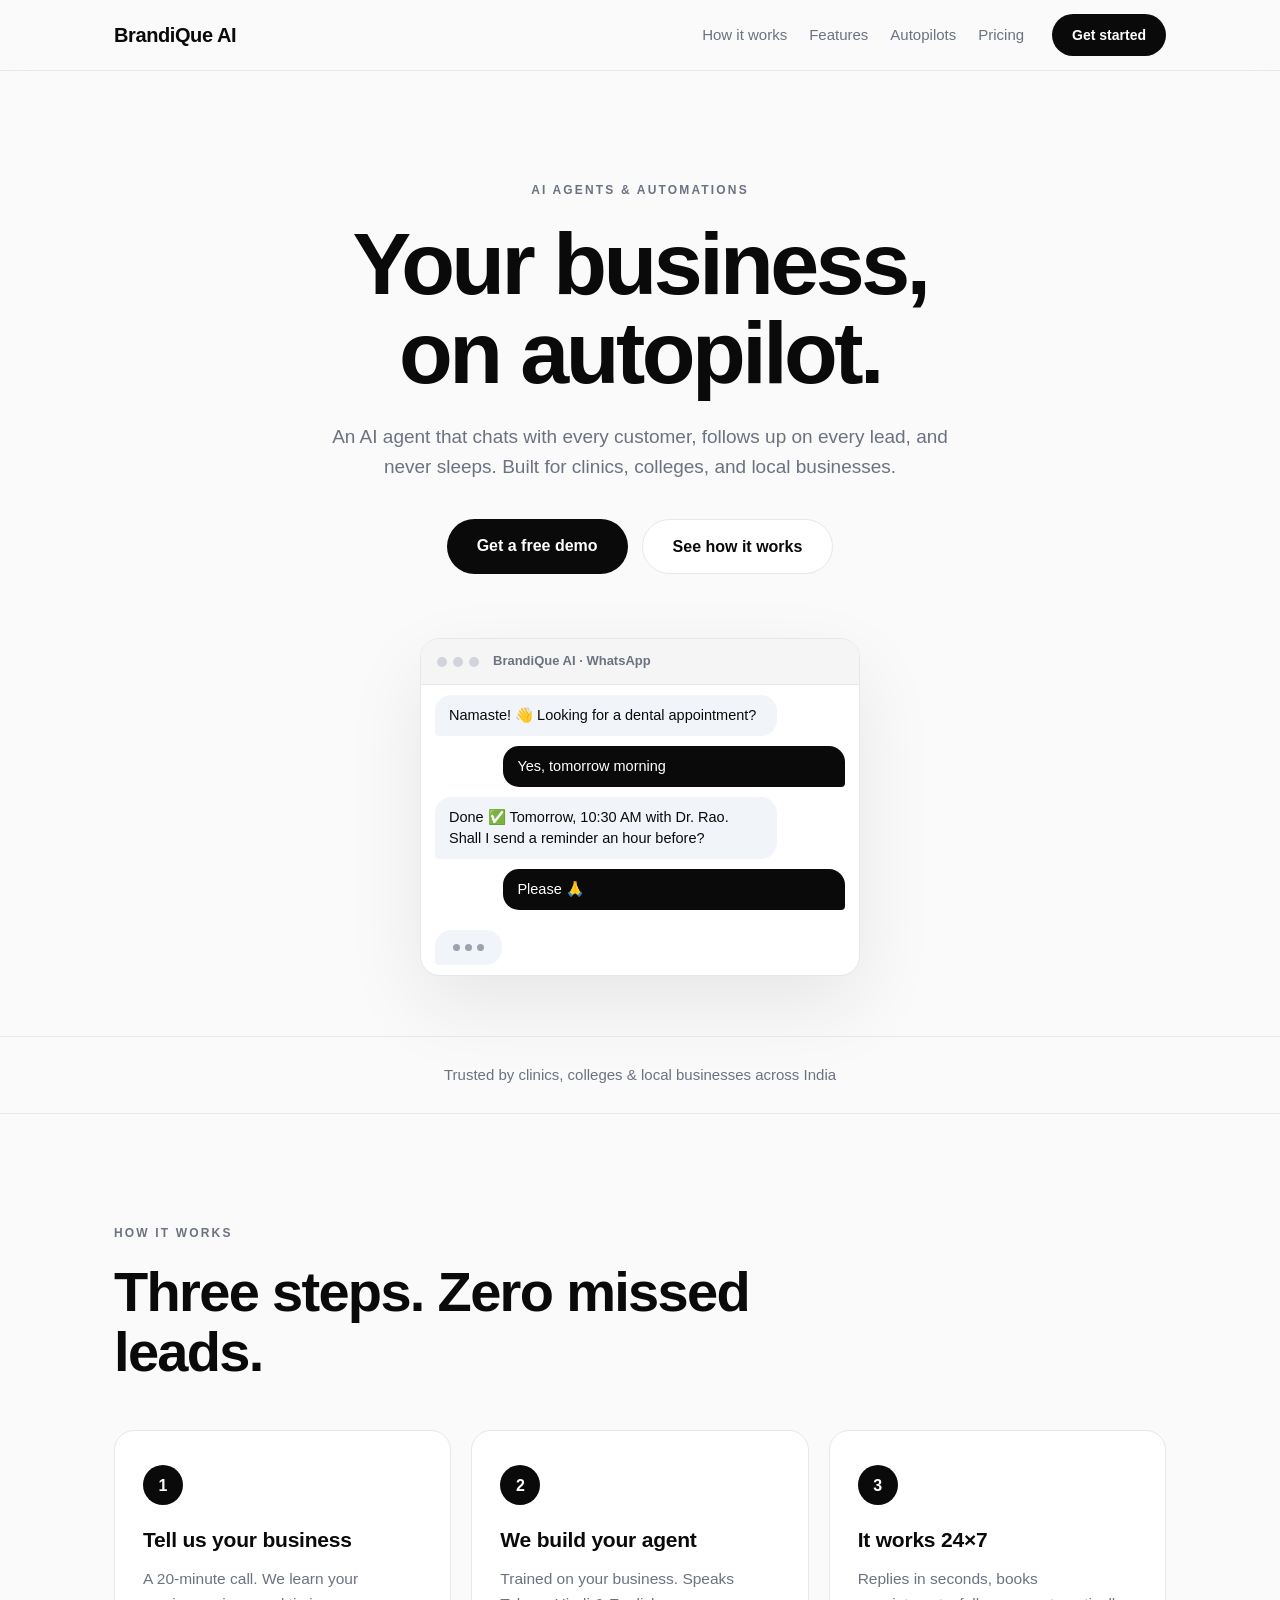
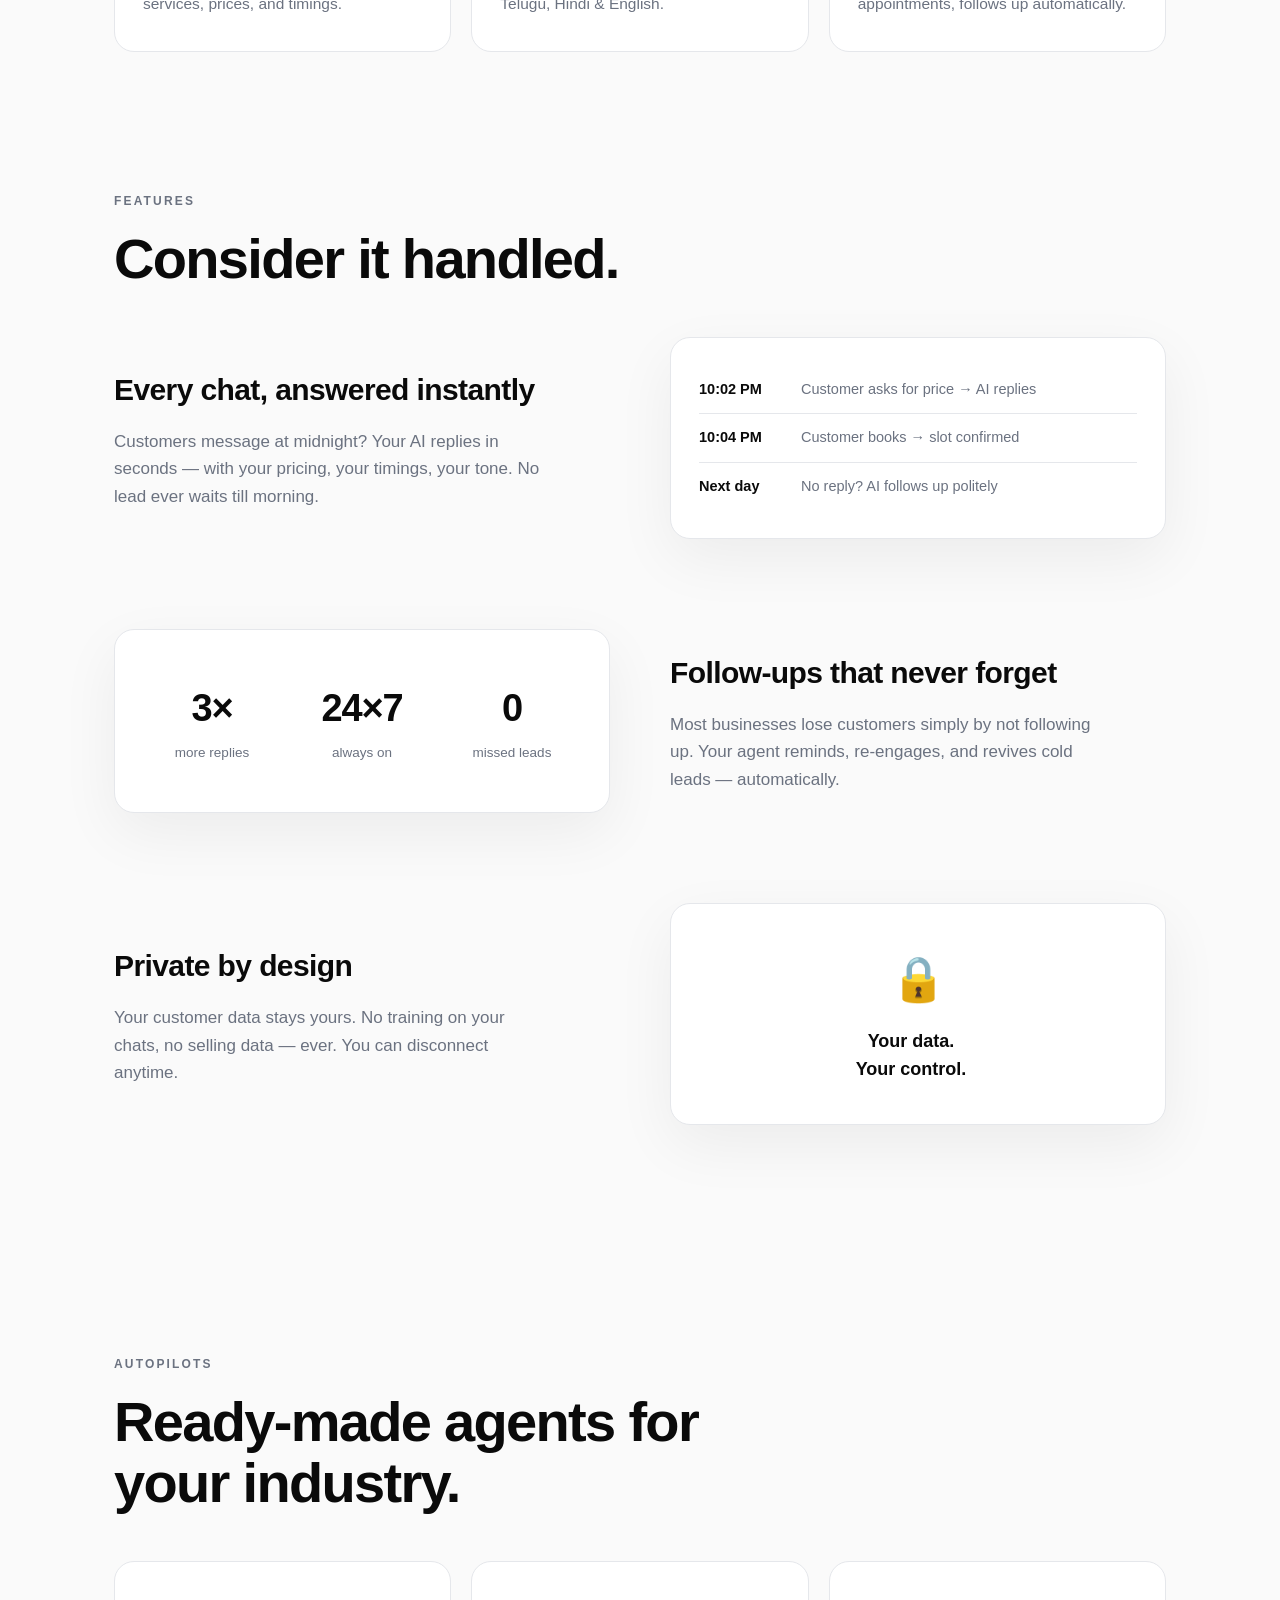
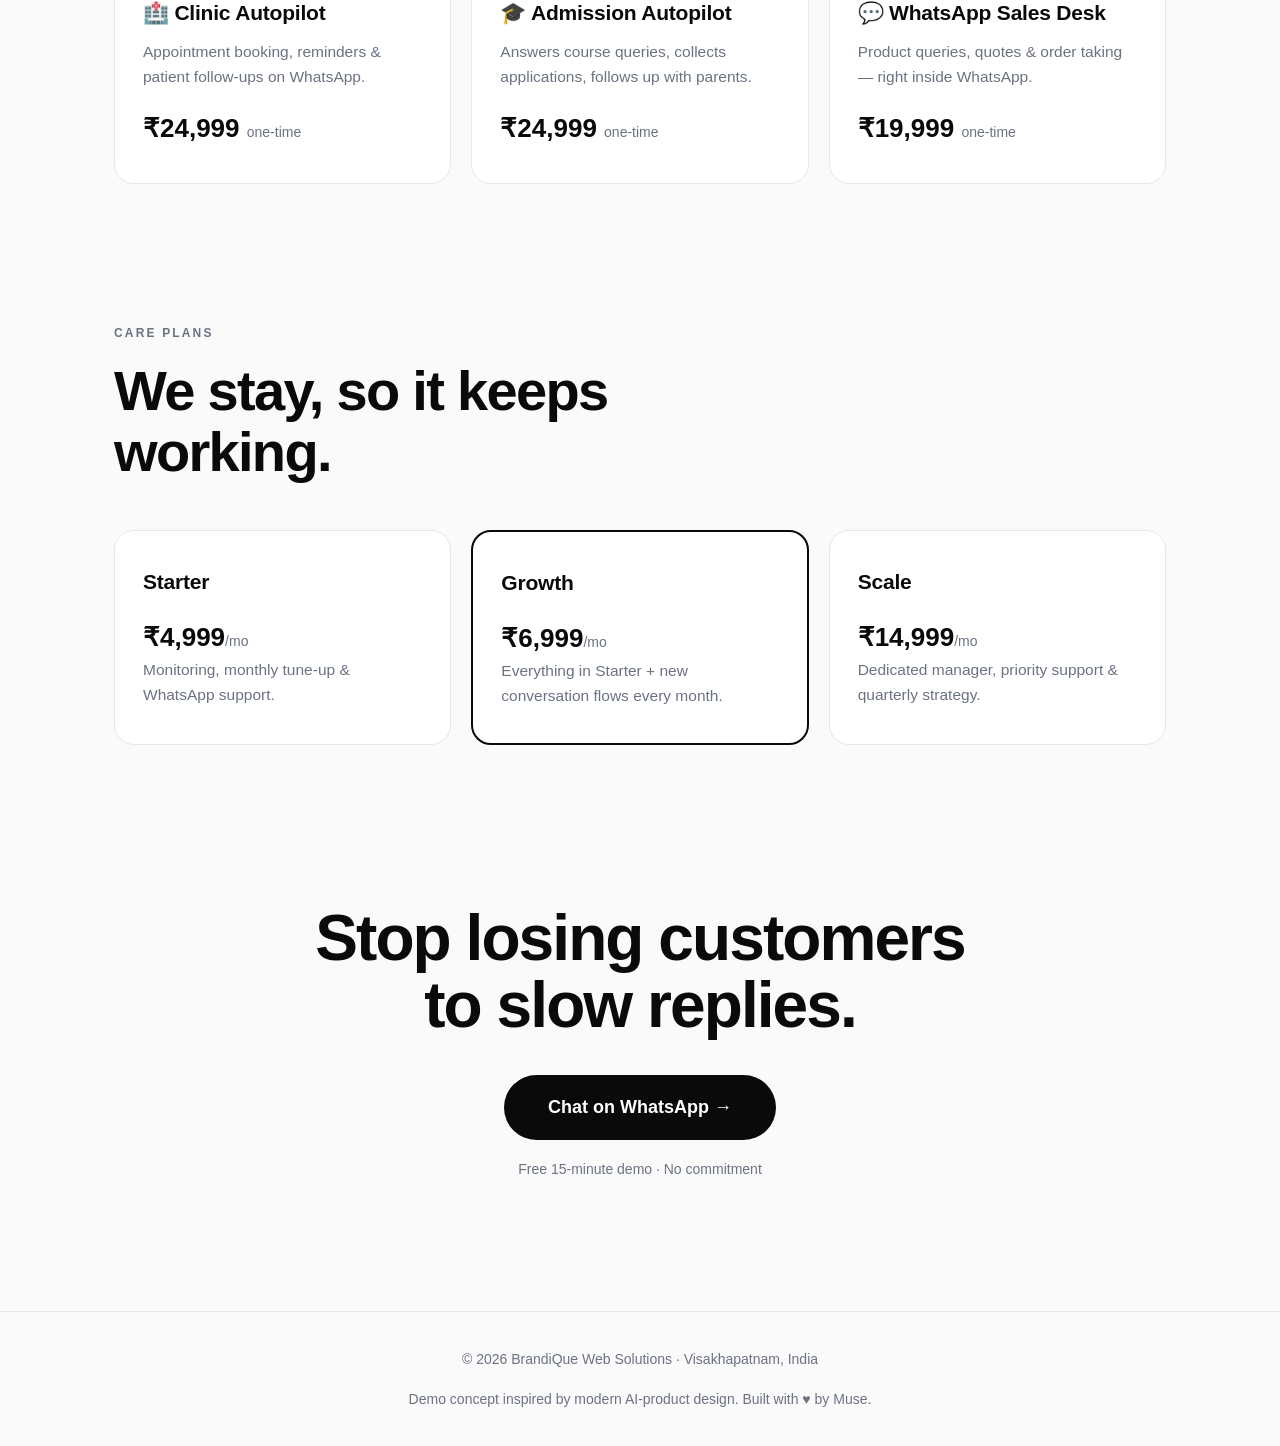
==== index.html @ 2a2abdfd "Hark-style premium AI landing page demo for BrandiQue AI Agents" ====
<!DOCTYPE html>
<html lang="en">
<head>
<meta charset="UTF-8" />
<meta name="viewport" content="width=device-width, initial-scale=1.0" />
<title>BrandiQue AI — Your business, on autopilot</title>
<meta name="description" content="AI agents that chat with your customers, follow up on every lead, and keep your business running — even while you sleep. By BrandiQue Web Solutions." />
<link rel="stylesheet" href="styles.css" />
</head>
<body>

<header class="nav">
  <div class="nav-inner">
    <a class="logo" href="#">BrandiQue&nbsp;AI</a>
    <nav class="nav-links">
      <a href="#how">How it works</a>
      <a href="#features">Features</a>
      <a href="#autopilots">Autopilots</a>
      <a href="#pricing">Pricing</a>
    </nav>
    <a class="btn btn-dark btn-sm" href="https://wa.me/917093320572?text=Hi%20BrandiQue!%20I%20want%20an%20AI%20agent%20for%20my%20business.">Get started</a>
    <button class="menu-btn" aria-label="Menu">☰</button>
  </div>
</header>

<main>
  <!-- HERO -->
  <section class="hero reveal">
    <p class="eyebrow">AI Agents &amp; Automations</p>
    <h1>Your business,<br />on autopilot.</h1>
    <p class="lede">An AI agent that chats with every customer, follows up on every lead, and never sleeps. Built for clinics, colleges, and local businesses.</p>
    <div class="hero-cta">
      <a class="btn btn-dark" href="https://wa.me/917093320572?text=Hi%20BrandiQue!%20I%20want%20a%20free%20AI%20demo%20for%20my%20business.">Get a free demo</a>
      <a class="btn btn-ghost" href="#how">See how it works</a>
    </div>
    <!-- Chat mock -->
    <div class="chat-mock">
      <div class="chat-head"><span class="dot"></span><span class="dot"></span><span class="dot"></span><span class="chat-title">BrandiQue AI · WhatsApp</span></div>
      <div class="msg bot">Namaste! 👋 Looking for a dental appointment?</div>
      <div class="msg user">Yes, tomorrow morning</div>
      <div class="msg bot">Done ✅ Tomorrow, 10:30 AM with Dr. Rao. Shall I send a reminder an hour before?</div>
      <div class="msg user">Please 🙏</div>
      <div class="msg bot typing"><span></span><span></span><span></span></div>
    </div>
  </section>

  <!-- STRIP -->
  <section class="strip reveal">
    <p>Trusted by clinics, colleges &amp; local businesses across India</p>
  </section>

  <!-- HOW -->
  <section id="how" class="section reveal">
    <p class="eyebrow">How it works</p>
    <h2>Three steps. Zero missed leads.</h2>
    <div class="cards-3">
      <div class="card"><div class="num">1</div><h3>Tell us your business</h3><p>A 20-minute call. We learn your services, prices, and timings.</p></div>
      <div class="card"><div class="num">2</div><h3>We build your agent</h3><p>Trained on your business. Speaks Telugu, Hindi &amp; English.</p></div>
      <div class="card"><div class="num">3</div><h3>It works 24×7</h3><p>Replies in seconds, books appointments, follows up automatically.</p></div>
    </div>
  </section>

  <!-- FEATURES -->
  <section id="features" class="section reveal">
    <p class="eyebrow">Features</p>
    <h2>Consider it handled.</h2>
    <div class="feature">
      <div><h3>Every chat, answered instantly</h3><p>Customers message at midnight? Your AI replies in seconds — with your pricing, your timings, your tone. No lead ever waits till morning.</p></div>
      <div class="mock mock-timeline">
        <div class="tl-row"><span class="tl-time">10:02 PM</span><span class="tl-text">Customer asks for price → AI replies</span></div>
        <div class="tl-row"><span class="tl-time">10:04 PM</span><span class="tl-text">Customer books → slot confirmed</span></div>
        <div class="tl-row"><span class="tl-time">Next day</span><span class="tl-text">No reply? AI follows up politely</span></div>
      </div>
    </div>
    <div class="feature flip">
      <div><h3>Follow-ups that never forget</h3><p>Most businesses lose customers simply by not following up. Your agent reminds, re-engages, and revives cold leads — automatically.</p></div>
      <div class="mock mock-stats">
        <div class="stat"><strong>3×</strong><span>more replies</span></div>
        <div class="stat"><strong>24×7</strong><span>always on</span></div>
        <div class="stat"><strong>0</strong><span>missed leads</span></div>
      </div>
    </div>
    <div class="feature">
      <div><h3>Private by design</h3><p>Your customer data stays yours. No training on your chats, no selling data — ever. You can disconnect anytime.</p></div>
      <div class="mock mock-lock">🔒<p>Your data.<br />Your control.</p></div>
    </div>
  </section>

  <!-- AUTOPILOTS -->
  <section id="autopilots" class="section reveal">
    <p class="eyebrow">Autopilots</p>
    <h2>Ready-made agents for your industry.</h2>
    <div class="cards-3">
      <div class="card"><h3>🏥 Clinic Autopilot</h3><p>Appointment booking, reminders &amp; patient follow-ups on WhatsApp.</p><p class="price">₹24,999 <span>one-time</span></p></div>
      <div class="card"><h3>🎓 Admission Autopilot</h3><p>Answers course queries, collects applications, follows up with parents.</p><p class="price">₹24,999 <span>one-time</span></p></div>
      <div class="card"><h3>💬 WhatsApp Sales Desk</h3><p>Product queries, quotes &amp; order taking — right inside WhatsApp.</p><p class="price">₹19,999 <span>one-time</span></p></div>
    </div>
  </section>

  <!-- PRICING -->
  <section id="pricing" class="section reveal">
    <p class="eyebrow">Care plans</p>
    <h2>We stay, so it keeps working.</h2>
    <div class="cards-3">
      <div class="card"><h3>Starter</h3><p class="price">₹4,999<span>/mo</span></p><p>Monitoring, monthly tune-up &amp; WhatsApp support.</p></div>
      <div class="card highlight"><h3>Growth</h3><p class="price">₹6,999<span>/mo</span></p><p>Everything in Starter + new conversation flows every month.</p></div>
      <div class="card"><h3>Scale</h3><p class="price">₹14,999<span>/mo</span></p><p>Dedicated manager, priority support &amp; quarterly strategy.</p></div>
    </div>
  </section>

  <!-- FINAL CTA -->
  <section class="cta reveal">
    <h2>Stop losing customers<br />to slow replies.</h2>
    <a class="btn btn-dark btn-lg" href="https://wa.me/917093320572?text=Hi%20BrandiQue!%20I%20want%20a%20free%20AI%20demo%20for%20my%20business.">Chat on WhatsApp →</a>
    <p class="fine">Free 15-minute demo · No commitment</p>
  </section>
</main>

<footer>
  <p>© 2026 BrandiQue Web Solutions · Visakhapatnam, India</p>
  <p class="fine">Demo concept inspired by modern AI-product design. Built with ♥ by Muse.</p>
</footer>

<script src="script.js"></script>
</body>
</html>
---- styles.css ----
/* Hark-inspired minimal premium aesthetic — light, huge type, generous whitespace */
:root {
  --bg: #fafafa;
  --ink: #0a0a0a;
  --muted: #6b7280;
  --line: #e5e7eb;
  --card: #ffffff;
  --radius: 20px;
}
* { margin: 0; padding: 0; box-sizing: border-box; }
html { scroll-behavior: smooth; }
body {
  font-family: -apple-system, BlinkMacSystemFont, "Inter", "Segoe UI", sans-serif;
  background: var(--bg);
  color: var(--ink);
  line-height: 1.6;
  -webkit-font-smoothing: antialiased;
}
/* reveal on scroll */
.reveal { opacity: 0; transform: translateY(28px); transition: opacity .7s ease, transform .7s cubic-bezier(.16,1,.3,1); }
.reveal.in { opacity: 1; transform: none; }
@media (prefers-reduced-motion: reduce) { .reveal { opacity: 1; transform: none; transition: none; } }

/* nav */
.nav { position: sticky; top: 0; z-index: 50; background: rgba(250,250,250,.85); backdrop-filter: blur(12px); border-bottom: 1px solid var(--line); }
.nav-inner { max-width: 1100px; margin: 0 auto; padding: 14px 24px; display: flex; align-items: center; gap: 28px; }
.logo { font-weight: 800; font-size: 20px; text-decoration: none; color: var(--ink); letter-spacing: -0.02em; }
.nav-links { display: flex; gap: 22px; margin-left: auto; }
.nav-links a { text-decoration: none; color: var(--muted); font-size: 15px; }
.nav-links a:hover { color: var(--ink); }
.menu-btn { display: none; margin-left: auto; background: none; border: none; font-size: 22px; cursor: pointer; }

/* buttons */
.btn { display: inline-block; text-decoration: none; border-radius: 999px; font-weight: 600; transition: transform .15s ease, box-shadow .15s ease; }
.btn-dark { background: var(--ink); color: #fff; padding: 14px 30px; }
.btn-dark:hover { transform: translateY(-2px); box-shadow: 0 12px 28px rgba(0,0,0,.18); }
.btn-ghost { border: 1px solid var(--line); color: var(--ink); padding: 14px 30px; background: #fff; }
.btn-ghost:hover { border-color: var(--ink); }
.btn-sm { padding: 10px 20px; font-size: 14px; }
.btn-lg { padding: 18px 44px; font-size: 18px; }

/* hero */
.hero { max-width: 1100px; margin: 0 auto; padding: 110px 24px 60px; text-align: center; }
.eyebrow { text-transform: uppercase; letter-spacing: .18em; font-size: 12px; font-weight: 700; color: var(--muted); margin-bottom: 18px; }
h1 { font-size: clamp(44px, 8vw, 88px); line-height: 1.02; letter-spacing: -0.04em; font-weight: 800; }
.lede { max-width: 620px; margin: 24px auto 0; font-size: 19px; color: var(--muted); }
.hero-cta { margin-top: 36px; display: flex; gap: 14px; justify-content: center; flex-wrap: wrap; }

/* chat mock */
.chat-mock { max-width: 440px; margin: 64px auto 0; background: var(--card); border: 1px solid var(--line); border-radius: var(--radius); box-shadow: 0 30px 80px rgba(0,0,0,.08); overflow: hidden; text-align: left; }
.chat-head { display: flex; align-items: center; gap: 6px; padding: 12px 16px; border-bottom: 1px solid var(--line); background: #f5f5f5; }
.dot { width: 10px; height: 10px; border-radius: 50%; background: #d1d5db; }
.chat-title { margin-left: 8px; font-size: 13px; font-weight: 600; color: var(--muted); }
.msg { max-width: 78%; margin: 10px 14px; padding: 10px 14px; border-radius: 16px; font-size: 14.5px; line-height: 1.45; }
.msg.bot { background: #f1f5f9; border-bottom-left-radius: 4px; }
.msg.user { background: var(--ink); color: #fff; margin-left: auto; border-bottom-right-radius: 4px; }
.msg.typing { display: inline-flex; gap: 5px; padding: 14px 18px; }
.msg.typing span { width: 7px; height: 7px; border-radius: 50%; background: #9ca3af; animation: blink 1.2s infinite; }
.msg.typing span:nth-child(2) { animation-delay: .2s; } .msg.typing span:nth-child(3) { animation-delay: .4s; }
@keyframes blink { 0%, 60%, 100% { opacity: .3; } 30% { opacity: 1; } }

/* strip */
.strip { border-top: 1px solid var(--line); border-bottom: 1px solid var(--line); text-align: center; padding: 26px 20px; color: var(--muted); font-size: 15px; }

/* sections */
.section { max-width: 1100px; margin: 0 auto; padding: 110px 24px 30px; }
.section h2 { font-size: clamp(32px, 5vw, 56px); letter-spacing: -0.03em; line-height: 1.08; font-weight: 800; margin-bottom: 48px; max-width: 640px; }
.cards-3 { display: grid; grid-template-columns: repeat(3, 1fr); gap: 20px; }
.card { background: var(--card); border: 1px solid var(--line); border-radius: var(--radius); padding: 34px 28px; transition: transform .2s ease, box-shadow .2s ease; }
.card:hover { transform: translateY(-4px); box-shadow: 0 20px 50px rgba(0,0,0,.07); }
.card .num { width: 40px; height: 40px; border-radius: 50%; background: var(--ink); color: #fff; display: flex; align-items: center; justify-content: center; font-weight: 700; margin-bottom: 18px; }
.card h3 { font-size: 21px; margin-bottom: 10px; letter-spacing: -0.01em; }
.card p { color: var(--muted); font-size: 15.5px; }
.card .price { margin-top: 18px; font-size: 26px; font-weight: 800; color: var(--ink); }
.card .price span { font-size: 14px; font-weight: 400; color: var(--muted); }
.card.highlight { border: 2px solid var(--ink); }

/* features */
.feature { display: grid; grid-template-columns: 1fr 1fr; gap: 60px; align-items: center; margin-bottom: 90px; }
.feature.flip > div:first-child { order: 2; }
.feature h3 { font-size: 30px; letter-spacing: -0.02em; margin-bottom: 14px; }
.feature p { color: var(--muted); font-size: 17px; max-width: 440px; }
.mock { background: var(--card); border: 1px solid var(--line); border-radius: var(--radius); padding: 28px; box-shadow: 0 20px 60px rgba(0,0,0,.06); }
.tl-row { display: flex; gap: 16px; padding: 12px 0; border-bottom: 1px solid var(--line); font-size: 14.5px; }
.tl-row:last-child { border: none; }
.tl-time { font-weight: 700; white-space: nowrap; min-width: 86px; }
.tl-text { color: var(--muted); }
.mock-stats { display: flex; gap: 12px; text-align: center; }
.stat { flex: 1; padding: 20px 8px; }
.stat strong { display: block; font-size: 38px; letter-spacing: -0.03em; }
.stat span { color: var(--muted); font-size: 13.5px; }
.mock-lock { text-align: center; font-size: 44px; padding: 40px 20px; }
.mock-lock p { font-size: 18px; color: var(--ink); margin-top: 12px; font-weight: 600; }

/* cta */
.cta { text-align: center; padding: 130px 24px; }
.cta h2 { font-size: clamp(36px, 6vw, 64px); letter-spacing: -0.03em; line-height: 1.05; margin-bottom: 36px; }
.fine { margin-top: 18px; color: var(--muted); font-size: 14px; }

footer { border-top: 1px solid var(--line); padding: 36px 24px; text-align: center; color: var(--muted); font-size: 14px; }

@media (max-width: 820px) {
  .nav-links, .nav .btn-sm { display: none; }
  .menu-btn { display: block; }
  .nav-links.open { display: flex; position: absolute; top: 100%; left: 0; right: 0; background: #fff; flex-direction: column; padding: 20px 24px; border-bottom: 1px solid var(--line); gap: 16px; }
  .cards-3 { grid-template-columns: 1fr; }
  .feature, .feature.flip { grid-template-columns: 1fr; gap: 28px; }
  .feature.flip > div:first-child { order: 0; }
  .hero { padding-top: 70px; }
  .section { padding-top: 70px; }
}
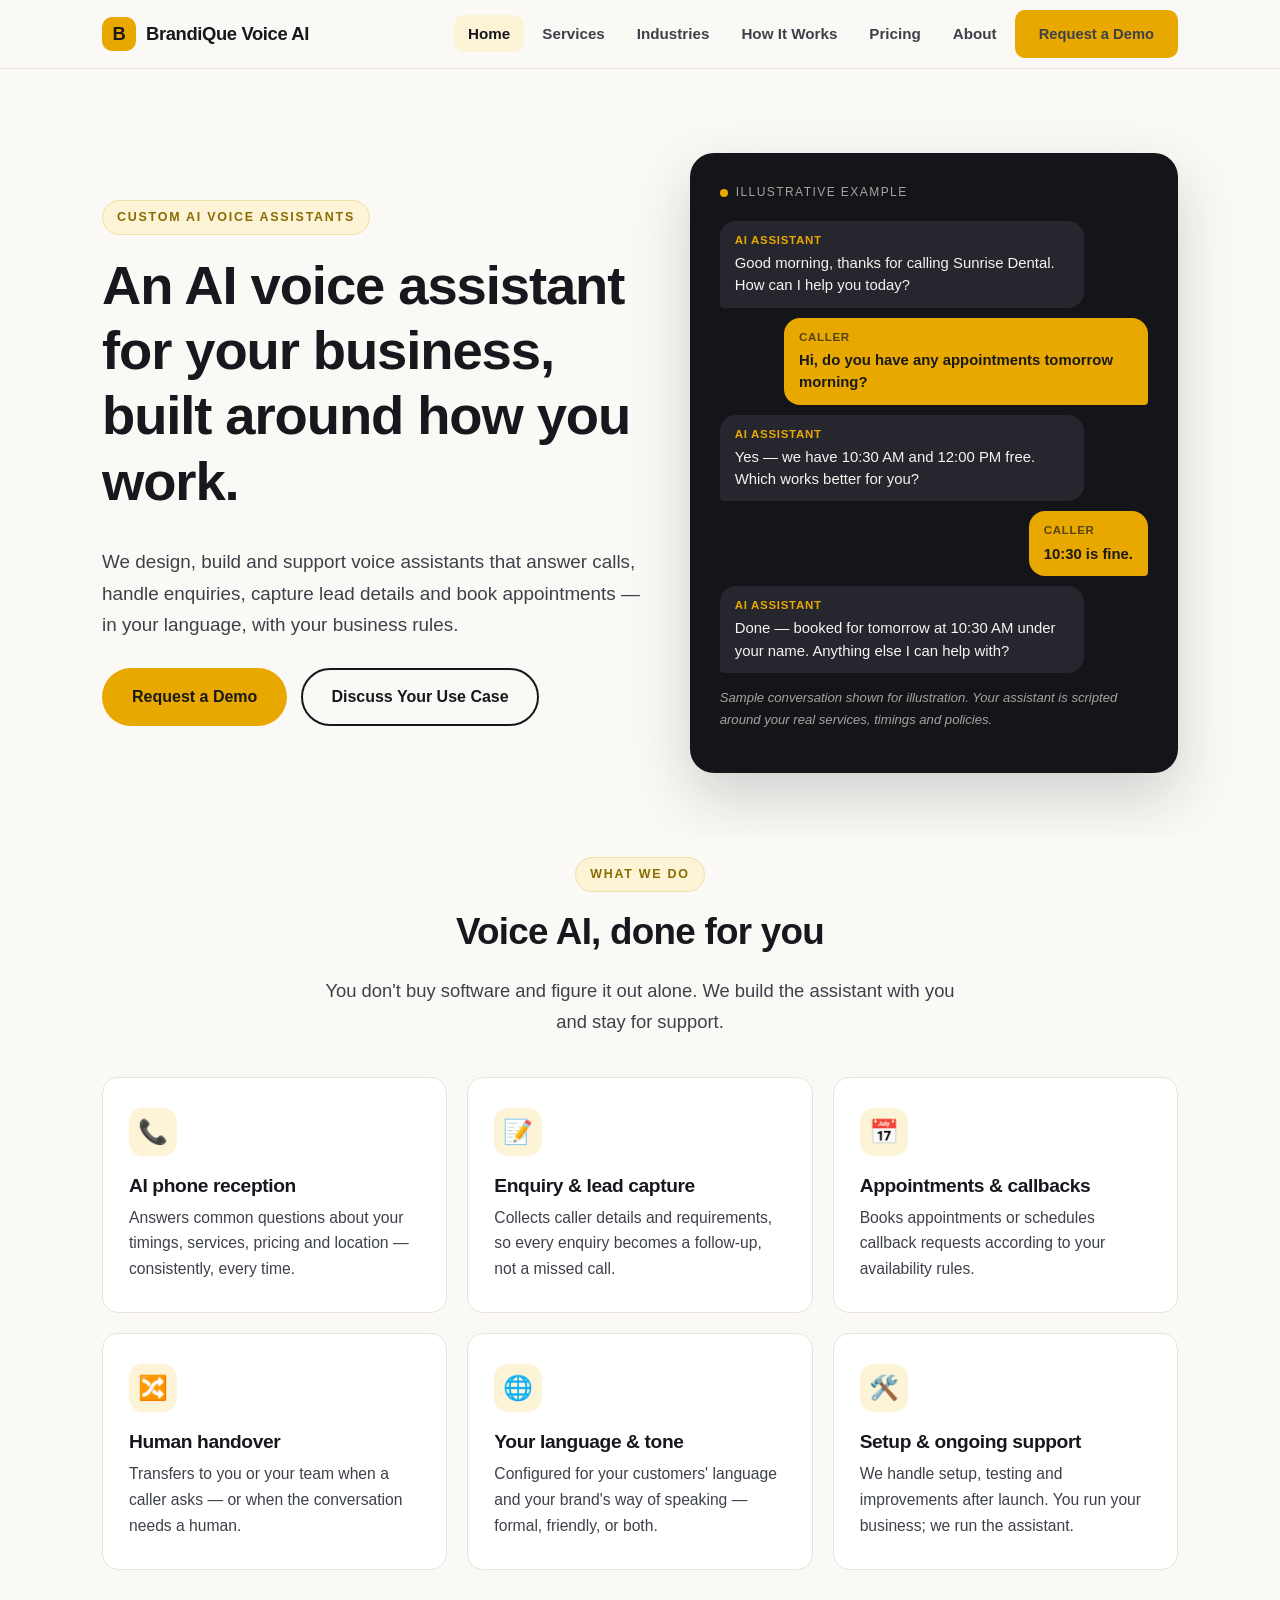
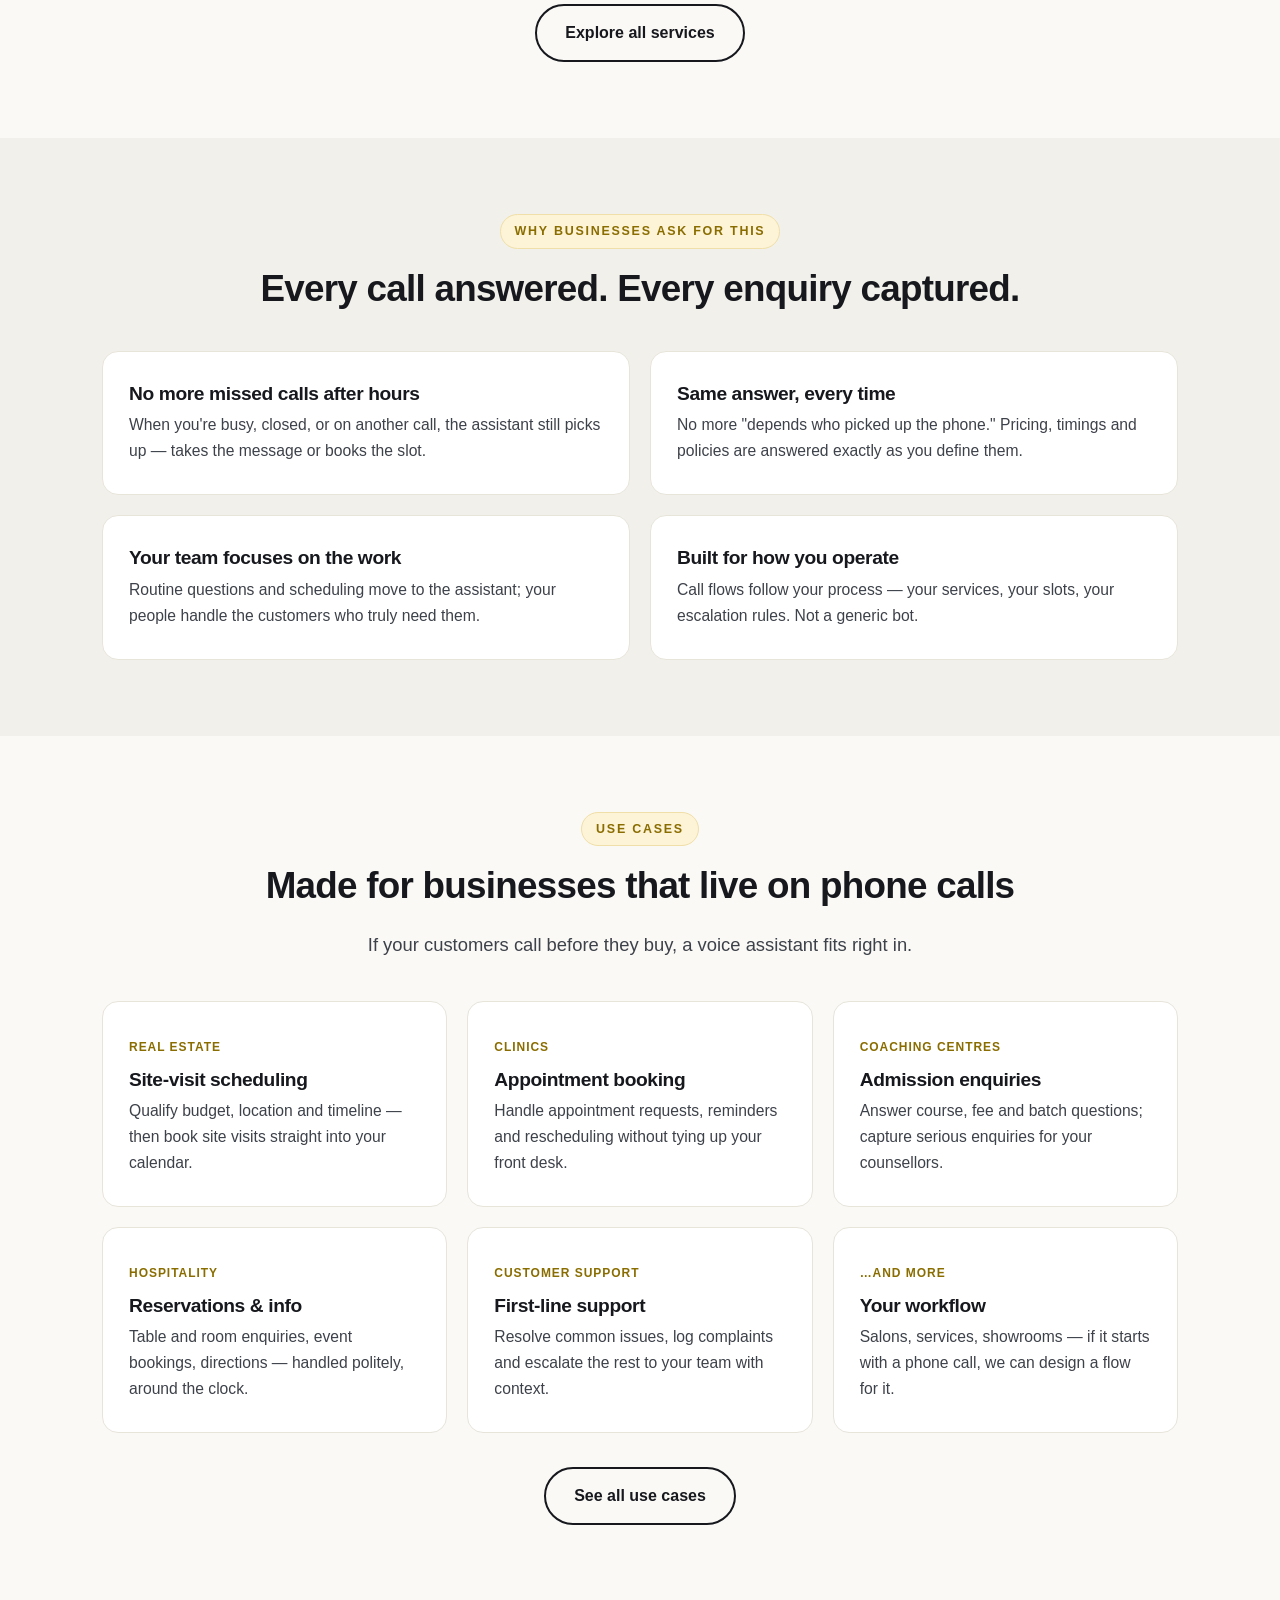
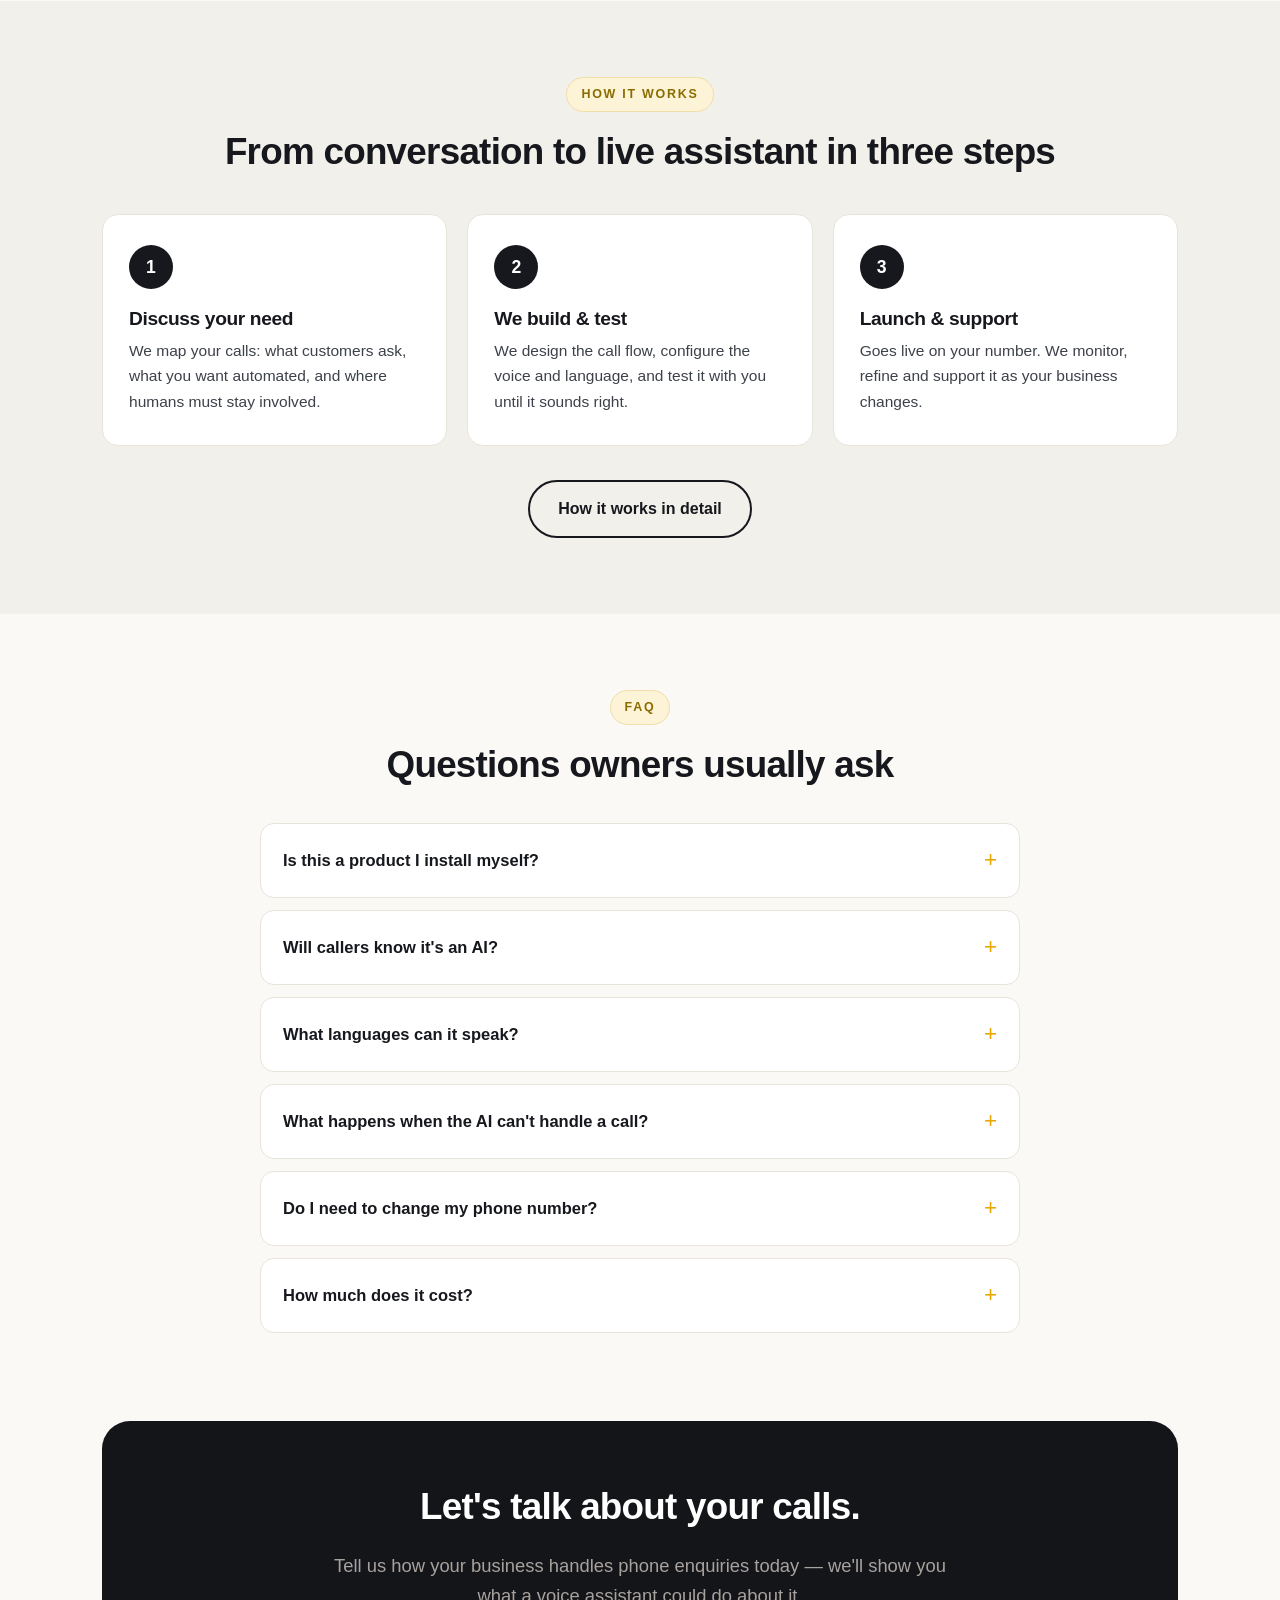
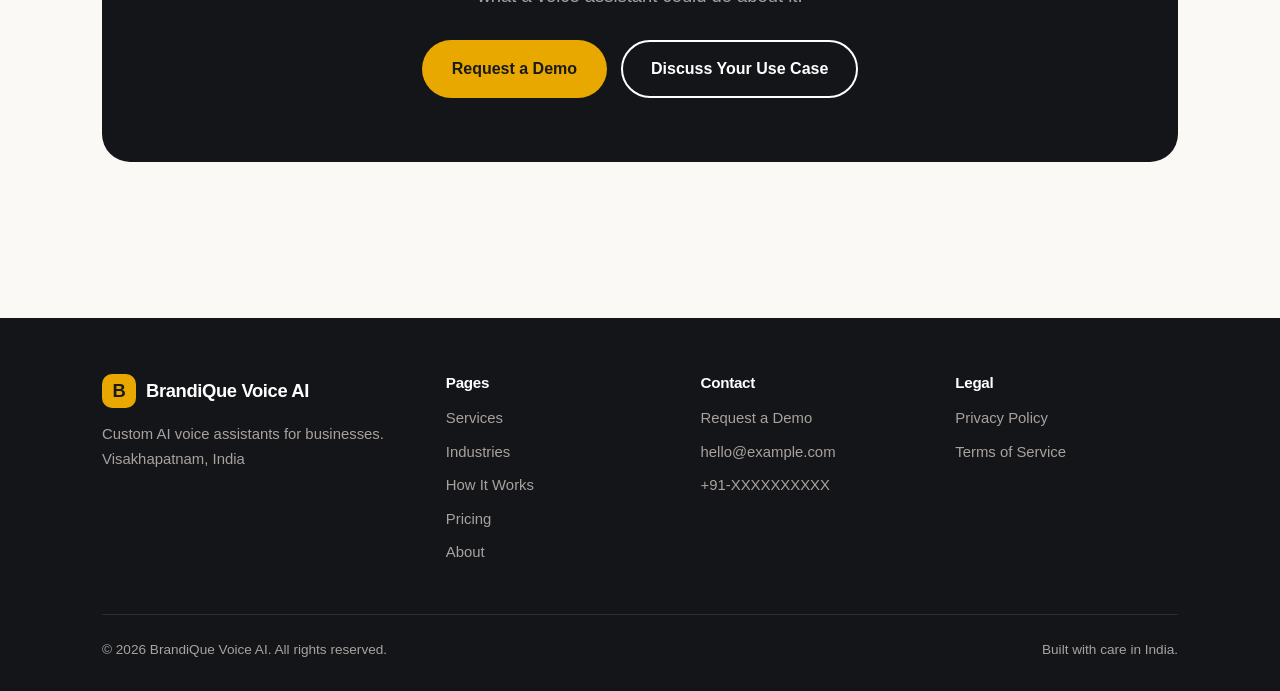
==== commit a389e3e9: "Replace demo with BrandiQue Voice AI marketing site: 9 pages, original brand/copy/design, quote-base" ====
--- a/index.html
+++ b/index.html
@@ -3,124 +3,202 @@
 <head>
 <meta charset="UTF-8" />
 <meta name="viewport" content="width=device-width, initial-scale=1.0" />
-<title>BrandiQue AI — Your business, on autopilot</title>
-<meta name="description" content="AI agents that chat with your customers, follow up on every lead, and keep your business running — even while you sleep. By BrandiQue Web Solutions." />
-<link rel="stylesheet" href="styles.css" />
+<title>BrandiQue Voice AI — Custom AI Voice Assistants for Businesses</title>
+<meta name="description" content="We design, build and support custom AI voice assistants for businesses — phone answering, lead capture, appointment booking and more, in your language." />
+<link rel="stylesheet" href="assets/css/styles.css" />
 </head>
 <body>
-
-<header class="nav">
-  <div class="nav-inner">
-    <a class="logo" href="#">BrandiQue&nbsp;AI</a>
-    <nav class="nav-links">
-      <a href="#how">How it works</a>
-      <a href="#features">Features</a>
-      <a href="#autopilots">Autopilots</a>
-      <a href="#pricing">Pricing</a>
-    </nav>
-    <a class="btn btn-dark btn-sm" href="https://wa.me/917093320572?text=Hi%20BrandiQue!%20I%20want%20an%20AI%20agent%20for%20my%20business.">Get started</a>
-    <button class="menu-btn" aria-label="Menu">☰</button>
+<a class="skip-link" href="#main">Skip to content</a>
+
+<header class="site-header">
+  <div class="wrap nav">
+    <a class="brand" href="index.html"><span class="brand-mark" aria-hidden="true">B</span><span data-config="brandName">BrandiQue Voice AI</span></a>
+    <button class="nav-toggle" aria-expanded="false" aria-controls="navLinks" aria-label="Open menu">☰</button>
+    <ul class="nav-links" id="navLinks">
+      <li><a href="index.html" aria-current="page">Home</a></li>
+      <li><a href="services.html">Services</a></li>
+      <li><a href="industries.html">Industries</a></li>
+      <li><a href="how-it-works.html">How It Works</a></li>
+      <li><a href="pricing.html">Pricing</a></li>
+      <li><a href="about.html">About</a></li>
+      <li><a href="contact.html" class="btn btn-primary" style="padding:10px 22px;font-size:.92rem">Request a Demo</a></li>
+    </ul>
   </div>
 </header>
 
-<main>
+<main id="main">
   <!-- HERO -->
-  <section class="hero reveal">
-    <p class="eyebrow">AI Agents &amp; Automations</p>
-    <h1>Your business,<br />on autopilot.</h1>
-    <p class="lede">An AI agent that chats with every customer, follows up on every lead, and never sleeps. Built for clinics, colleges, and local businesses.</p>
-    <div class="hero-cta">
-      <a class="btn btn-dark" href="https://wa.me/917093320572?text=Hi%20BrandiQue!%20I%20want%20a%20free%20AI%20demo%20for%20my%20business.">Get a free demo</a>
-      <a class="btn btn-ghost" href="#how">See how it works</a>
-    </div>
-    <!-- Chat mock -->
-    <div class="chat-mock">
-      <div class="chat-head"><span class="dot"></span><span class="dot"></span><span class="dot"></span><span class="chat-title">BrandiQue AI · WhatsApp</span></div>
-      <div class="msg bot">Namaste! 👋 Looking for a dental appointment?</div>
-      <div class="msg user">Yes, tomorrow morning</div>
-      <div class="msg bot">Done ✅ Tomorrow, 10:30 AM with Dr. Rao. Shall I send a reminder an hour before?</div>
-      <div class="msg user">Please 🙏</div>
-      <div class="msg bot typing"><span></span><span></span><span></span></div>
-    </div>
-  </section>
-
-  <!-- STRIP -->
-  <section class="strip reveal">
-    <p>Trusted by clinics, colleges &amp; local businesses across India</p>
-  </section>
-
-  <!-- HOW -->
-  <section id="how" class="section reveal">
-    <p class="eyebrow">How it works</p>
-    <h2>Three steps. Zero missed leads.</h2>
-    <div class="cards-3">
-      <div class="card"><div class="num">1</div><h3>Tell us your business</h3><p>A 20-minute call. We learn your services, prices, and timings.</p></div>
-      <div class="card"><div class="num">2</div><h3>We build your agent</h3><p>Trained on your business. Speaks Telugu, Hindi &amp; English.</p></div>
-      <div class="card"><div class="num">3</div><h3>It works 24×7</h3><p>Replies in seconds, books appointments, follows up automatically.</p></div>
-    </div>
-  </section>
-
-  <!-- FEATURES -->
-  <section id="features" class="section reveal">
-    <p class="eyebrow">Features</p>
-    <h2>Consider it handled.</h2>
-    <div class="feature">
-      <div><h3>Every chat, answered instantly</h3><p>Customers message at midnight? Your AI replies in seconds — with your pricing, your timings, your tone. No lead ever waits till morning.</p></div>
-      <div class="mock mock-timeline">
-        <div class="tl-row"><span class="tl-time">10:02 PM</span><span class="tl-text">Customer asks for price → AI replies</span></div>
-        <div class="tl-row"><span class="tl-time">10:04 PM</span><span class="tl-text">Customer books → slot confirmed</span></div>
-        <div class="tl-row"><span class="tl-time">Next day</span><span class="tl-text">No reply? AI follows up politely</span></div>
-      </div>
-    </div>
-    <div class="feature flip">
-      <div><h3>Follow-ups that never forget</h3><p>Most businesses lose customers simply by not following up. Your agent reminds, re-engages, and revives cold leads — automatically.</p></div>
-      <div class="mock mock-stats">
-        <div class="stat"><strong>3×</strong><span>more replies</span></div>
-        <div class="stat"><strong>24×7</strong><span>always on</span></div>
-        <div class="stat"><strong>0</strong><span>missed leads</span></div>
-      </div>
-    </div>
-    <div class="feature">
-      <div><h3>Private by design</h3><p>Your customer data stays yours. No training on your chats, no selling data — ever. You can disconnect anytime.</p></div>
-      <div class="mock mock-lock">🔒<p>Your data.<br />Your control.</p></div>
-    </div>
-  </section>
-
-  <!-- AUTOPILOTS -->
-  <section id="autopilots" class="section reveal">
-    <p class="eyebrow">Autopilots</p>
-    <h2>Ready-made agents for your industry.</h2>
-    <div class="cards-3">
-      <div class="card"><h3>🏥 Clinic Autopilot</h3><p>Appointment booking, reminders &amp; patient follow-ups on WhatsApp.</p><p class="price">₹24,999 <span>one-time</span></p></div>
-      <div class="card"><h3>🎓 Admission Autopilot</h3><p>Answers course queries, collects applications, follows up with parents.</p><p class="price">₹24,999 <span>one-time</span></p></div>
-      <div class="card"><h3>💬 WhatsApp Sales Desk</h3><p>Product queries, quotes &amp; order taking — right inside WhatsApp.</p><p class="price">₹19,999 <span>one-time</span></p></div>
-    </div>
-  </section>
-
-  <!-- PRICING -->
-  <section id="pricing" class="section reveal">
-    <p class="eyebrow">Care plans</p>
-    <h2>We stay, so it keeps working.</h2>
-    <div class="cards-3">
-      <div class="card"><h3>Starter</h3><p class="price">₹4,999<span>/mo</span></p><p>Monitoring, monthly tune-up &amp; WhatsApp support.</p></div>
-      <div class="card highlight"><h3>Growth</h3><p class="price">₹6,999<span>/mo</span></p><p>Everything in Starter + new conversation flows every month.</p></div>
-      <div class="card"><h3>Scale</h3><p class="price">₹14,999<span>/mo</span></p><p>Dedicated manager, priority support &amp; quarterly strategy.</p></div>
+  <section class="hero">
+    <div class="wrap hero-grid">
+      <div>
+        <span class="kicker">Custom AI voice assistants</span>
+        <h1>An AI voice assistant for your business, built around how you work.</h1>
+        <p class="sub">We design, build and support voice assistants that answer calls, handle enquiries, capture lead details and book appointments — in your language, with your business rules.</p>
+        <div class="btn-row">
+          <a class="btn btn-primary" href="contact.html">Request a Demo</a>
+          <a class="btn btn-outline" href="contact.html#demoForm">Discuss Your Use Case</a>
+        </div>
+      </div>
+      <div class="hero-art reveal">
+        <div class="art-label">Illustrative example</div>
+        <div class="convo" aria-label="Sample conversation between an AI assistant and a caller">
+          <div class="bubble ai"><span class="who">AI ASSISTANT</span>Good morning, thanks for calling Sunrise Dental. How can I help you today?</div>
+          <div class="bubble human"><span class="who">CALLER</span>Hi, do you have any appointments tomorrow morning?</div>
+          <div class="bubble ai"><span class="who">AI ASSISTANT</span>Yes — we have 10:30 AM and 12:00 PM free. Which works better for you?</div>
+          <div class="bubble human"><span class="who">CALLER</span>10:30 is fine.</div>
+          <div class="bubble ai"><span class="who">AI ASSISTANT</span>Done — booked for tomorrow at 10:30 AM under your name. Anything else I can help with?</div>
+        </div>
+        <p class="caption" style="color:var(--dark-muted)">Sample conversation shown for illustration. Your assistant is scripted around your real services, timings and policies.</p>
+      </div>
+    </div>
+  </section>
+
+  <!-- SERVICES -->
+  <section class="block" style="padding-top:20px">
+    <div class="wrap">
+      <div class="center">
+        <span class="kicker">What we do</span>
+        <h2>Voice AI, done for you</h2>
+        <p class="lead">You don't buy software and figure it out alone. We build the assistant with you and stay for support.</p>
+      </div>
+      <div class="grid-3">
+        <div class="card reveal"><div class="icon" aria-hidden="true">📞</div><h3>AI phone reception</h3><p>Answers common questions about your timings, services, pricing and location — consistently, every time.</p></div>
+        <div class="card reveal"><div class="icon" aria-hidden="true">📝</div><h3>Enquiry &amp; lead capture</h3><p>Collects caller details and requirements, so every enquiry becomes a follow-up, not a missed call.</p></div>
+        <div class="card reveal"><div class="icon" aria-hidden="true">📅</div><h3>Appointments &amp; callbacks</h3><p>Books appointments or schedules callback requests according to your availability rules.</p></div>
+        <div class="card reveal"><div class="icon" aria-hidden="true">🔀</div><h3>Human handover</h3><p>Transfers to you or your team when a caller asks — or when the conversation needs a human.</p></div>
+        <div class="card reveal"><div class="icon" aria-hidden="true">🌐</div><h3>Your language &amp; tone</h3><p>Configured for your customers' language and your brand's way of speaking — formal, friendly, or both.</p></div>
+        <div class="card reveal"><div class="icon" aria-hidden="true">🛠️</div><h3>Setup &amp; ongoing support</h3><p>We handle setup, testing and improvements after launch. You run your business; we run the assistant.</p></div>
+      </div>
+      <div class="center" style="margin-top:34px"><a class="btn btn-outline" href="services.html">Explore all services</a></div>
+    </div>
+  </section>
+
+  <!-- BENEFITS -->
+  <section class="block" style="background:var(--bg-soft)">
+    <div class="wrap">
+      <div class="center">
+        <span class="kicker">Why businesses ask for this</span>
+        <h2>Every call answered. Every enquiry captured.</h2>
+      </div>
+      <div class="grid-2">
+        <div class="card reveal"><h3>No more missed calls after hours</h3><p>When you're busy, closed, or on another call, the assistant still picks up — takes the message or books the slot.</p></div>
+        <div class="card reveal"><h3>Same answer, every time</h3><p>No more "depends who picked up the phone." Pricing, timings and policies are answered exactly as you define them.</p></div>
+        <div class="card reveal"><h3>Your team focuses on the work</h3><p>Routine questions and scheduling move to the assistant; your people handle the customers who truly need them.</p></div>
+        <div class="card reveal"><h3>Built for how you operate</h3><p>Call flows follow your process — your services, your slots, your escalation rules. Not a generic bot.</p></div>
+      </div>
+    </div>
+  </section>
+
+  <!-- INDUSTRIES -->
+  <section class="block">
+    <div class="wrap">
+      <div class="center">
+        <span class="kicker">Use cases</span>
+        <h2>Made for businesses that live on phone calls</h2>
+        <p class="lead">If your customers call before they buy, a voice assistant fits right in.</p>
+      </div>
+      <div class="grid-3">
+        <div class="card reveal"><span class="tag">Real estate</span><h3>Site-visit scheduling</h3><p>Qualify budget, location and timeline — then book site visits straight into your calendar.</p></div>
+        <div class="card reveal"><span class="tag">Clinics</span><h3>Appointment booking</h3><p>Handle appointment requests, reminders and rescheduling without tying up your front desk.</p></div>
+        <div class="card reveal"><span class="tag">Coaching centres</span><h3>Admission enquiries</h3><p>Answer course, fee and batch questions; capture serious enquiries for your counsellors.</p></div>
+        <div class="card reveal"><span class="tag">Hospitality</span><h3>Reservations &amp; info</h3><p>Table and room enquiries, event bookings, directions — handled politely, around the clock.</p></div>
+        <div class="card reveal"><span class="tag">Customer support</span><h3>First-line support</h3><p>Resolve common issues, log complaints and escalate the rest to your team with context.</p></div>
+        <div class="card reveal"><span class="tag">…and more</span><h3>Your workflow</h3><p>Salons, services, showrooms — if it starts with a phone call, we can design a flow for it.</p></div>
+      </div>
+      <div class="center" style="margin-top:34px"><a class="btn btn-outline" href="industries.html">See all use cases</a></div>
+    </div>
+  </section>
+
+  <!-- PROCESS -->
+  <section class="block" style="background:var(--bg-soft)">
+    <div class="wrap">
+      <div class="center">
+        <span class="kicker">How it works</span>
+        <h2>From conversation to live assistant in three steps</h2>
+      </div>
+      <div class="steps">
+        <div class="step reveal"><div class="num" aria-hidden="true">1</div><h3>Discuss your need</h3><p>We map your calls: what customers ask, what you want automated, and where humans must stay involved.</p></div>
+        <div class="step reveal"><div class="num" aria-hidden="true">2</div><h3>We build &amp; test</h3><p>We design the call flow, configure the voice and language, and test it with you until it sounds right.</p></div>
+        <div class="step reveal"><div class="num" aria-hidden="true">3</div><h3>Launch &amp; support</h3><p>Goes live on your number. We monitor, refine and support it as your business changes.</p></div>
+      </div>
+      <div class="center" style="margin-top:34px"><a class="btn btn-outline" href="how-it-works.html">How it works in detail</a></div>
+    </div>
+  </section>
+
+  <!-- FAQ -->
+  <section class="block">
+    <div class="wrap">
+      <div class="center">
+        <span class="kicker">FAQ</span>
+        <h2>Questions owners usually ask</h2>
+      </div>
+      <div class="faq">
+        <details class="reveal"><summary>Is this a product I install myself?</summary><div class="a"><p>No. This is a done-for-you service — we build, configure and support the assistant for your business. There's no self-serve portal or app you need to manage.</p></div></details>
+        <details class="reveal"><summary>Will callers know it's an AI?</summary><div class="a"><p>We design assistants to be natural and helpful, and we recommend being transparent that callers are speaking with an AI assistant. Most callers care more about getting help quickly than about who — or what — is helping.</p></div></details>
+        <details class="reveal"><summary>What languages can it speak?</summary><div class="a"><p>We configure the voice and language around your customers — including Telugu, Hindi, English and other Indian languages. Tell us your audience in the demo request and we'll advise what's practical.</p></div></details>
+        <details class="reveal"><summary>What happens when the AI can't handle a call?</summary><div class="a"><p>We build escalation rules together: transfer to your number, take a callback request, or log it for follow-up. You decide where the human line is.</p></div></details>
+        <details class="reveal"><summary>Do I need to change my phone number?</summary><div class="a"><p>Not necessarily. During setup we discuss the best call-routing option for your business — in many cases your existing number keeps working as usual.</p></div></details>
+        <details class="reveal"><summary>How much does it cost?</summary><div class="a"><p>It depends on your use case and call volume. See our <a href="pricing.html">pricing page</a> for how we structure quotes, or <a href="contact.html">request a demo</a> for a custom estimate.</p></div></details>
+      </div>
     </div>
   </section>
 
   <!-- FINAL CTA -->
-  <section class="cta reveal">
-    <h2>Stop losing customers<br />to slow replies.</h2>
-    <a class="btn btn-dark btn-lg" href="https://wa.me/917093320572?text=Hi%20BrandiQue!%20I%20want%20a%20free%20AI%20demo%20for%20my%20business.">Chat on WhatsApp →</a>
-    <p class="fine">Free 15-minute demo · No commitment</p>
+  <section class="block" style="padding-top:0">
+    <div class="wrap">
+      <div class="band-dark center reveal">
+        <h2>Let's talk about your calls.</h2>
+        <p class="lead" style="margin:0 auto">Tell us how your business handles phone enquiries today — we'll show you what a voice assistant could do about it.</p>
+        <div class="btn-row">
+          <a class="btn btn-primary" href="contact.html">Request a Demo</a>
+          <a class="btn btn-outline" href="contact.html#demoForm">Discuss Your Use Case</a>
+        </div>
+      </div>
+    </div>
   </section>
 </main>
 
-<footer>
-  <p>© 2026 BrandiQue Web Solutions · Visakhapatnam, India</p>
-  <p class="fine">Demo concept inspired by modern AI-product design. Built with ♥ by Muse.</p>
+<footer class="site">
+  <div class="wrap">
+    <div class="cols">
+      <div>
+        <a class="brand" href="index.html" style="margin-bottom:14px"><span class="brand-mark" aria-hidden="true">B</span><span data-config="brandName">BrandiQue Voice AI</span></a>
+        <p style="margin-top:12px"><span data-config="tagline">Custom AI voice assistants for businesses</span>.<br><span data-config="city">Visakhapatnam, India</span></p>
+      </div>
+      <div>
+        <h4>Pages</h4>
+        <ul>
+          <li><a href="services.html">Services</a></li>
+          <li><a href="industries.html">Industries</a></li>
+          <li><a href="how-it-works.html">How It Works</a></li>
+          <li><a href="pricing.html">Pricing</a></li>
+          <li><a href="about.html">About</a></li>
+        </ul>
+      </div>
+      <div>
+        <h4>Contact</h4>
+        <ul>
+          <li><a href="contact.html">Request a Demo</a></li>
+          <li><a data-config="email" href="mailto:">hello@example.com</a></li>
+          <li><a data-config="phoneDisplay" href="tel:">+91-XXXXXXXXXX</a></li>
+        </ul>
+      </div>
+      <div>
+        <h4>Legal</h4>
+        <ul>
+          <li><a href="privacy.html">Privacy Policy</a></li>
+          <li><a href="terms.html">Terms of Service</a></li>
+        </ul>
+      </div>
+    </div>
+    <div class="bottom">
+      <span>© <span data-year>2026</span> <span data-config="brandName">BrandiQue Voice AI</span>. All rights reserved.</span>
+      <span>Built with care in India.</span>
+    </div>
+  </div>
 </footer>
 
-<script src="script.js"></script>
+<script src="assets/js/config.js"></script>
+<script src="assets/js/main.js"></script>
 </body>
 </html>
--- a/assets/css/styles.css
+++ b/assets/css/styles.css
@@ -0,0 +1,250 @@
+/* ============================================================
+   BrandiQue Voice AI — design system
+   EDIT: brand colors, fonts, spacing live here.
+   ============================================================ */
+:root {
+  --bg: #faf9f6;
+  --bg-soft: #f2f0ea;
+  --card: #ffffff;
+  --ink: #16181d;
+  --ink-soft: #3d4149;
+  --muted: #6b7280;
+  --line: #e7e4da;
+  --brand: #e8a800;          /* EDIT: primary brand color */
+  --brand-ink: #1a1a1a;
+  --brand-soft: #fdf3d7;
+  --dark: #141519;          /* dark sections */
+  --dark-ink: #f5f4f0;
+  --dark-muted: #a8a29e;
+  --ok: #15803d;
+  --err: #b91c1c;
+  --radius: 16px;
+  --maxw: 1120px;
+  --font: "Inter", -apple-system, BlinkMacSystemFont, "Segoe UI", Roboto, "Helvetica Neue", Arial, sans-serif;
+}
+
+*, *::before, *::after { box-sizing: border-box; }
+html { scroll-behavior: smooth; }
+body {
+  margin: 0; font-family: var(--font); background: var(--bg); color: var(--ink);
+  line-height: 1.65; font-size: 16.5px; -webkit-font-smoothing: antialiased;
+}
+h1, h2, h3, h4 { line-height: 1.2; letter-spacing: -0.02em; margin: 0 0 0.6em; color: var(--ink); }
+h1 { font-size: clamp(2.1rem, 5vw, 3.4rem); font-weight: 800; }
+h2 { font-size: clamp(1.6rem, 3.4vw, 2.3rem); font-weight: 750; }
+h3 { font-size: 1.2rem; font-weight: 700; }
+p { margin: 0 0 1em; }
+a { color: inherit; }
+img, svg { max-width: 100%; display: block; }
+
+/* Skip link (a11y) */
+.skip-link {
+  position: absolute; left: -9999px; top: 0; background: var(--ink); color: #fff;
+  padding: 10px 18px; z-index: 200; border-radius: 0 0 10px 0; text-decoration: none;
+}
+.skip-link:focus { left: 0; }
+
+/* Visible focus for keyboard users */
+:focus-visible { outline: 3px solid var(--brand); outline-offset: 2px; border-radius: 4px; }
+
+.wrap { max-width: var(--maxw); margin: 0 auto; padding: 0 22px; }
+section.block { padding: 76px 0; }
+.kicker {
+  display: inline-block; font-size: 0.78rem; font-weight: 700; letter-spacing: 0.14em;
+  text-transform: uppercase; color: #8a6d00; background: var(--brand-soft);
+  border: 1px solid #f0dfa8; padding: 6px 14px; border-radius: 999px; margin-bottom: 18px;
+}
+.lead { font-size: 1.15rem; color: var(--ink-soft); max-width: 640px; }
+.center { text-align: center; }
+.center .lead { margin-left: auto; margin-right: auto; }
+
+/* ---------- Header / nav ---------- */
+.site-header {
+  position: sticky; top: 0; z-index: 100;
+  background: rgba(250, 249, 246, 0.92); backdrop-filter: blur(10px);
+  border-bottom: 1px solid var(--line);
+}
+.nav { display: flex; align-items: center; justify-content: space-between; height: 68px; }
+.brand { font-weight: 800; font-size: 1.15rem; text-decoration: none; letter-spacing: -0.02em; display: flex; align-items: center; gap: 10px; }
+.brand-mark {
+  width: 34px; height: 34px; border-radius: 10px; background: var(--brand);
+  display: inline-flex; align-items: center; justify-content: center; font-weight: 900; color: var(--brand-ink);
+}
+.nav-links { display: flex; gap: 4px; align-items: center; list-style: none; margin: 0; padding: 0; }
+.nav-links a {
+  text-decoration: none; color: var(--ink-soft); font-weight: 550; font-size: 0.95rem;
+  padding: 10px 14px; border-radius: 10px;
+}
+.nav-links a:hover { background: var(--bg-soft); color: var(--ink); }
+.nav-links a[aria-current="page"] { color: var(--ink); background: var(--brand-soft); }
+.nav-toggle { display: none; background: none; border: 1px solid var(--line); border-radius: 10px; padding: 9px 12px; font-size: 1.2rem; cursor: pointer; }
+
+/* ---------- Buttons ---------- */
+.btn {
+  display: inline-block; text-decoration: none; font-weight: 700; font-size: 1rem;
+  padding: 14px 28px; border-radius: 999px; border: 2px solid transparent; cursor: pointer;
+  transition: transform 0.15s ease, box-shadow 0.15s ease, background 0.15s ease;
+}
+.btn-primary { background: var(--brand); color: var(--brand-ink); }
+.btn-primary:hover { transform: translateY(-2px); box-shadow: 0 10px 24px rgba(232, 168, 0, 0.35); }
+.btn-outline { border-color: var(--ink); color: var(--ink); background: transparent; }
+.btn-outline:hover { background: var(--ink); color: #fff; }
+.btn-light { background: #fff; color: var(--ink); }
+.btn-row { display: flex; gap: 14px; flex-wrap: wrap; margin-top: 28px; }
+.center .btn-row { justify-content: center; }
+
+/* ---------- Hero ---------- */
+.hero { padding: 84px 0 64px; position: relative; overflow: hidden; }
+.hero-grid { display: grid; grid-template-columns: 1.05fr 0.95fr; gap: 48px; align-items: center; }
+.hero p.sub { font-size: 1.18rem; color: var(--ink-soft); max-width: 540px; }
+.hero-art {
+  background: var(--dark); border-radius: 24px; padding: 30px; color: var(--dark-ink);
+  box-shadow: 0 24px 60px rgba(20, 21, 25, 0.18); position: relative;
+}
+.hero-art .art-label {
+  font-size: 0.75rem; letter-spacing: 0.12em; text-transform: uppercase;
+  color: var(--dark-muted); margin-bottom: 18px; display: flex; align-items: center; gap: 8px;
+}
+.hero-art .art-label::before { content: ""; width: 8px; height: 8px; border-radius: 50%; background: var(--brand); }
+
+/* Sample conversation mock */
+.convo { display: flex; flex-direction: column; gap: 10px; }
+.bubble { max-width: 85%; padding: 11px 15px; border-radius: 16px; font-size: 0.93rem; line-height: 1.5; }
+.bubble.ai { background: #26272e; align-self: flex-start; border-bottom-left-radius: 4px; }
+.bubble.ai .who { display: block; font-size: 0.72rem; color: var(--brand); font-weight: 700; margin-bottom: 3px; letter-spacing: 0.06em; }
+.bubble.human { background: var(--brand); color: var(--brand-ink); align-self: flex-end; border-bottom-right-radius: 4px; font-weight: 550; }
+.bubble.human .who { display: block; font-size: 0.72rem; opacity: 0.7; font-weight: 700; margin-bottom: 3px; letter-spacing: 0.06em; }
+.caption { font-size: 0.82rem; color: var(--muted); margin-top: 14px; font-style: italic; }
+
+/* ---------- Cards / grids ---------- */
+.grid-3 { display: grid; grid-template-columns: repeat(3, 1fr); gap: 20px; margin-top: 40px; }
+.grid-2 { display: grid; grid-template-columns: repeat(2, 1fr); gap: 20px; margin-top: 40px; }
+.card {
+  background: var(--card); border: 1px solid var(--line); border-radius: var(--radius);
+  padding: 30px 26px; transition: transform 0.18s ease, box-shadow 0.18s ease;
+}
+.card:hover { transform: translateY(-4px); box-shadow: 0 16px 36px rgba(22, 24, 29, 0.08); }
+.card .icon {
+  width: 48px; height: 48px; border-radius: 14px; background: var(--brand-soft);
+  display: flex; align-items: center; justify-content: center; font-size: 1.5rem; margin-bottom: 18px;
+}
+.card h3 { margin-bottom: 0.4em; }
+.card p { color: var(--ink-soft); font-size: 0.98rem; margin-bottom: 0; }
+.card .tag { display: inline-block; font-size: 0.75rem; font-weight: 700; color: #8a6d00; margin-bottom: 10px; letter-spacing: 0.08em; text-transform: uppercase; }
+
+/* ---------- Steps ---------- */
+.steps { display: grid; grid-template-columns: repeat(3, 1fr); gap: 20px; margin-top: 40px; counter-reset: step; }
+.step { background: var(--card); border: 1px solid var(--line); border-radius: var(--radius); padding: 30px 26px; position: relative; }
+.step .num {
+  width: 44px; height: 44px; border-radius: 50%; background: var(--ink); color: #fff;
+  font-weight: 800; display: flex; align-items: center; justify-content: center; margin-bottom: 18px; font-size: 1.1rem;
+}
+.step h3 { margin-bottom: 0.4em; }
+.step p { color: var(--ink-soft); font-size: 0.97rem; margin: 0; }
+
+/* ---------- Dark CTA band ---------- */
+.band-dark { background: var(--dark); color: var(--dark-ink); border-radius: 28px; padding: 64px 48px; }
+.band-dark h2 { color: #fff; }
+.band-dark p { color: var(--dark-muted); }
+.band-dark .btn-outline { border-color: #fff; color: #fff; }
+.band-dark .btn-outline:hover { background: #fff; color: var(--ink); }
+
+/* ---------- Pricing ---------- */
+.price-grid { display: grid; grid-template-columns: repeat(3, 1fr); gap: 20px; margin-top: 40px; align-items: stretch; }
+.price-card {
+  background: var(--card); border: 1px solid var(--line); border-radius: 20px; padding: 34px 30px;
+  display: flex; flex-direction: column; position: relative;
+}
+.price-card.featured { border: 2px solid var(--brand); box-shadow: 0 18px 44px rgba(232, 168, 0, 0.14); }
+.price-card .flag {
+  position: absolute; top: -14px; left: 30px; background: var(--brand); color: var(--brand-ink);
+  font-size: 0.75rem; font-weight: 800; padding: 5px 14px; border-radius: 999px; letter-spacing: 0.06em;
+}
+.price-card h3 { font-size: 1.25rem; }
+.price-card .p { font-size: 2rem; font-weight: 800; letter-spacing: -0.02em; margin: 6px 0 2px; }
+.price-card .p-note { color: var(--muted); font-size: 0.9rem; margin-bottom: 18px; }
+.price-card ul { list-style: none; margin: 0 0 26px; padding: 0; flex: 1; }
+.price-card li { padding: 8px 0; border-bottom: 1px solid var(--line); font-size: 0.95rem; color: var(--ink-soft); }
+.price-card li::before { content: "✓ "; color: var(--ok); font-weight: 800; }
+.fineprint { margin-top: 28px; font-size: 0.88rem; color: var(--muted); background: var(--bg-soft); border-radius: 12px; padding: 18px 22px; }
+
+/* ---------- FAQ (native details = keyboard friendly) ---------- */
+.faq { max-width: 760px; margin: 36px auto 0; }
+.faq details { background: var(--card); border: 1px solid var(--line); border-radius: 14px; margin-bottom: 12px; padding: 0; }
+.faq summary { cursor: pointer; font-weight: 650; padding: 18px 22px; list-style: none; display: flex; justify-content: space-between; align-items: center; gap: 12px; }
+.faq summary::-webkit-details-marker { display: none; }
+.faq summary::after { content: "+"; font-size: 1.4rem; color: var(--brand); font-weight: 400; flex-shrink: 0; }
+.faq details[open] summary::after { content: "–"; }
+.faq .a { padding: 0 22px 20px; color: var(--ink-soft); font-size: 0.98rem; }
+
+/* ---------- Forms ---------- */
+.form-card { background: var(--card); border: 1px solid var(--line); border-radius: 20px; padding: 40px; max-width: 640px; margin: 36px auto 0; }
+.form-grid { display: grid; grid-template-columns: 1fr 1fr; gap: 18px; }
+.field { display: flex; flex-direction: column; }
+.field.full { grid-column: 1 / -1; }
+.field label { font-weight: 650; font-size: 0.93rem; margin-bottom: 7px; }
+.field label .req { color: var(--err); }
+.field input, .field select, .field textarea {
+  font: inherit; padding: 12px 14px; border: 1.5px solid var(--line); border-radius: 10px; background: #fff; color: var(--ink);
+}
+.field input:focus, .field select:focus, .field textarea:focus { outline: none; border-color: var(--brand); box-shadow: 0 0 0 3px rgba(232, 168, 0, 0.2); }
+.field .err-msg { display: none; color: var(--err); font-size: 0.85rem; margin-top: 5px; }
+.field.invalid input, .field.invalid select, .field.invalid textarea { border-color: var(--err); }
+.field.invalid .err-msg { display: block; }
+.consent { display: flex; gap: 12px; align-items: flex-start; margin: 20px 0; font-size: 0.93rem; color: var(--ink-soft); }
+.consent input { width: 20px; height: 20px; margin-top: 2px; accent-color: var(--brand); flex-shrink: 0; }
+.form-note { font-size: 0.88rem; color: var(--muted); background: var(--bg-soft); border-radius: 10px; padding: 14px 18px; margin-bottom: 22px; }
+.form-success { display: none; text-align: center; padding: 30px 10px; }
+.form-success.show { display: block; }
+.form-success .tick { width: 64px; height: 64px; border-radius: 50%; background: #dcfce7; color: var(--ok); font-size: 2rem; display: flex; align-items: center; justify-content: center; margin: 0 auto 18px; }
+
+/* ---------- Contact cards ---------- */
+.contact-cards { display: grid; grid-template-columns: repeat(3, 1fr); gap: 20px; margin-top: 40px; }
+.contact-cards .card { text-align: center; }
+.contact-cards .card a.big { font-weight: 750; font-size: 1.05rem; color: var(--ink); text-decoration: none; border-bottom: 2px solid var(--brand); }
+
+/* ---------- Legal ---------- */
+.legal { max-width: 780px; margin: 0 auto; }
+.legal h2 { margin-top: 2em; font-size: 1.4rem; }
+.legal .edit-note { background: var(--brand-soft); border: 1px dashed #d9b93c; border-radius: 10px; padding: 14px 18px; font-size: 0.88rem; color: #6b5300; margin-bottom: 28px; }
+
+/* ---------- Footer ---------- */
+footer.site { background: var(--dark); color: var(--dark-muted); margin-top: 80px; padding: 56px 0 30px; font-size: 0.93rem; }
+footer.site .cols { display: grid; grid-template-columns: 1.4fr 1fr 1fr 1fr; gap: 32px; margin-bottom: 40px; }
+footer.site h4 { color: #fff; font-size: 0.95rem; margin-bottom: 14px; }
+footer.site ul { list-style: none; margin: 0; padding: 0; }
+footer.site li { margin-bottom: 9px; }
+footer.site a { color: var(--dark-muted); text-decoration: none; }
+footer.site a:hover { color: #fff; }
+footer.site .brand { color: #fff; }
+footer.site .bottom { border-top: 1px solid #2a2c33; padding-top: 24px; display: flex; justify-content: space-between; flex-wrap: wrap; gap: 12px; font-size: 0.85rem; }
+
+/* ---------- Reveal on scroll (subtle; disabled with reduced motion) ---------- */
+.reveal { opacity: 0; transform: translateY(22px); transition: opacity 0.6s ease, transform 0.6s ease; }
+.reveal.in { opacity: 1; transform: none; }
+
+/* ---------- Responsive ---------- */
+@media (max-width: 920px) {
+  .hero-grid { grid-template-columns: 1fr; }
+  .grid-3, .steps, .price-grid, .contact-cards { grid-template-columns: 1fr 1fr; }
+  footer.site .cols { grid-template-columns: 1fr 1fr; }
+}
+@media (max-width: 640px) {
+  section.block { padding: 56px 0; }
+  .grid-3, .grid-2, .steps, .price-grid, .contact-cards, .form-grid { grid-template-columns: 1fr; }
+  .nav-links {
+    display: none; position: absolute; top: 68px; left: 0; right: 0; flex-direction: column;
+    background: var(--bg); border-bottom: 1px solid var(--line); padding: 12px 22px 20px; align-items: stretch;
+  }
+  .nav-links.open { display: flex; }
+  .nav-toggle { display: block; }
+  .band-dark { padding: 44px 28px; }
+  .form-card { padding: 28px 22px; }
+  footer.site .cols { grid-template-columns: 1fr; }
+}
+
+@media (prefers-reduced-motion: reduce) {
+  html { scroll-behavior: auto; }
+  *, *::before, *::after { animation-duration: 0.01ms !important; transition-duration: 0.01ms !important; }
+  .reveal { opacity: 1; transform: none; }
+}
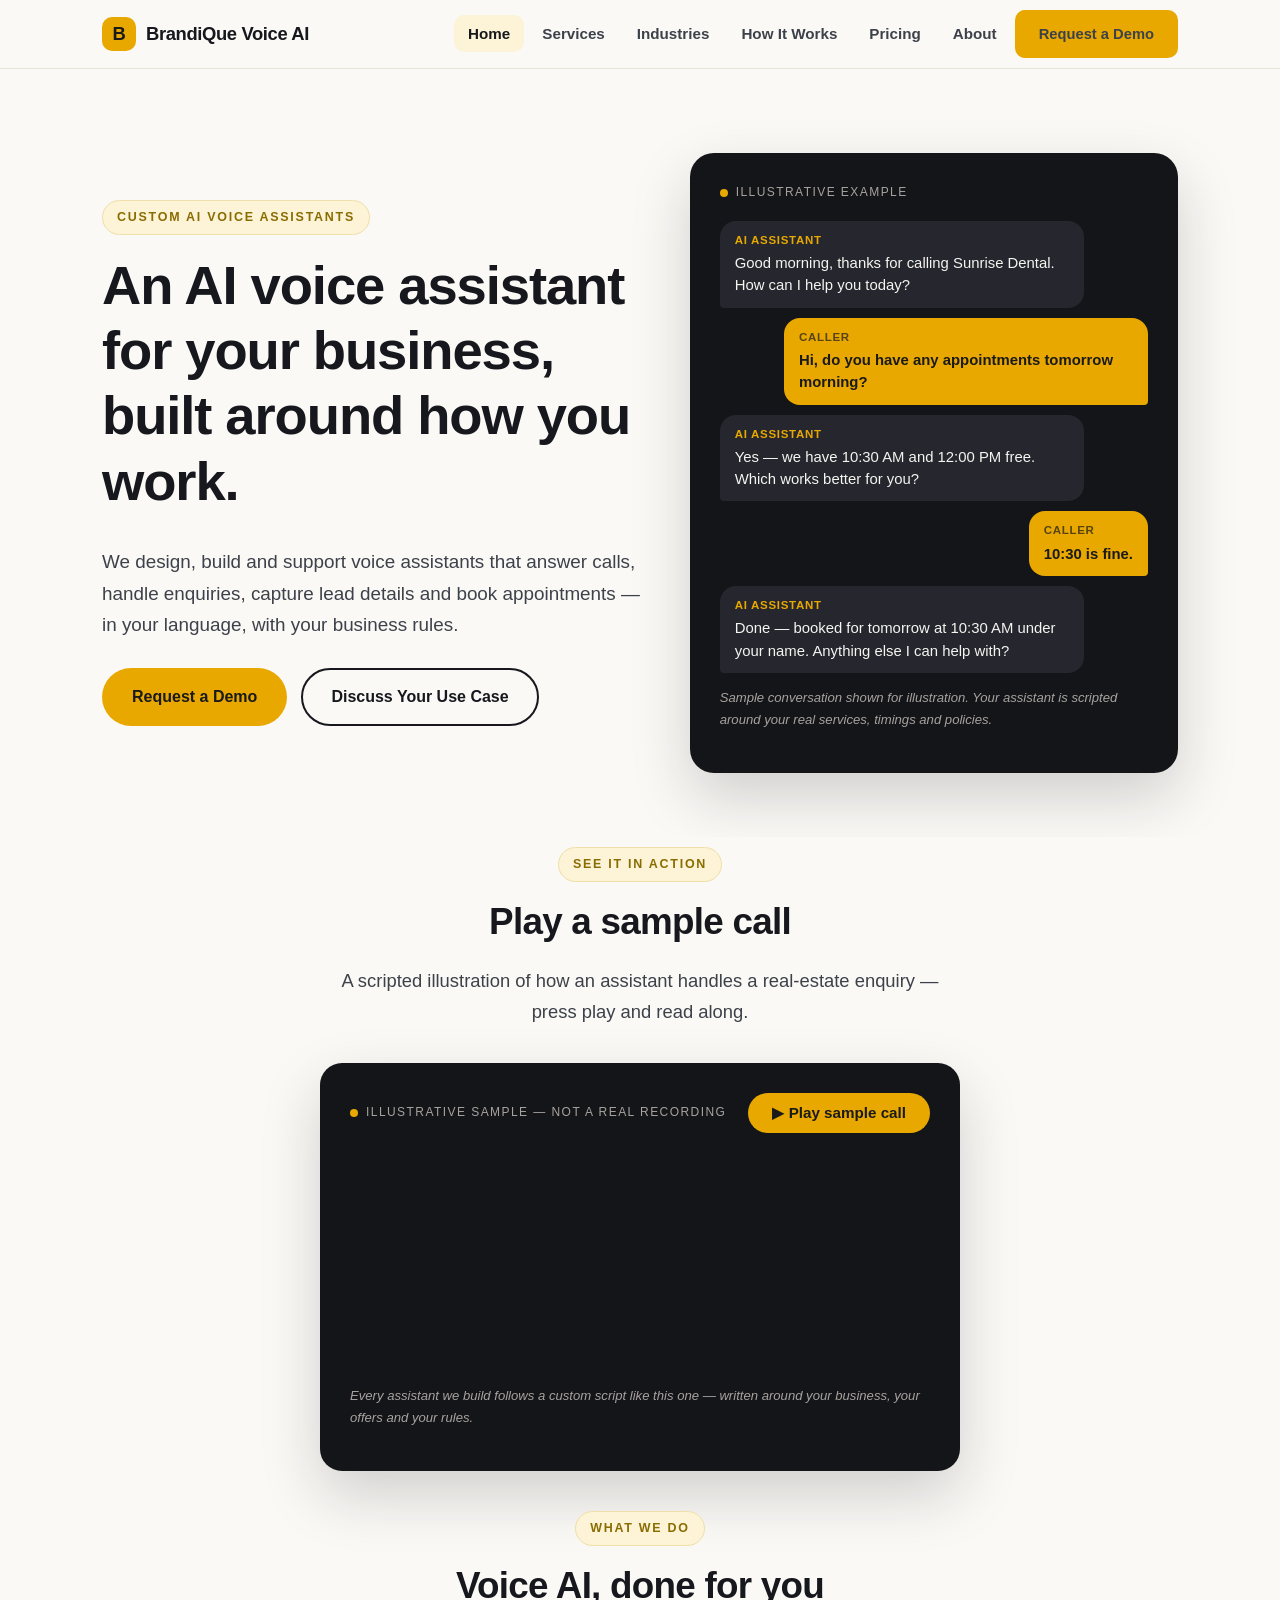
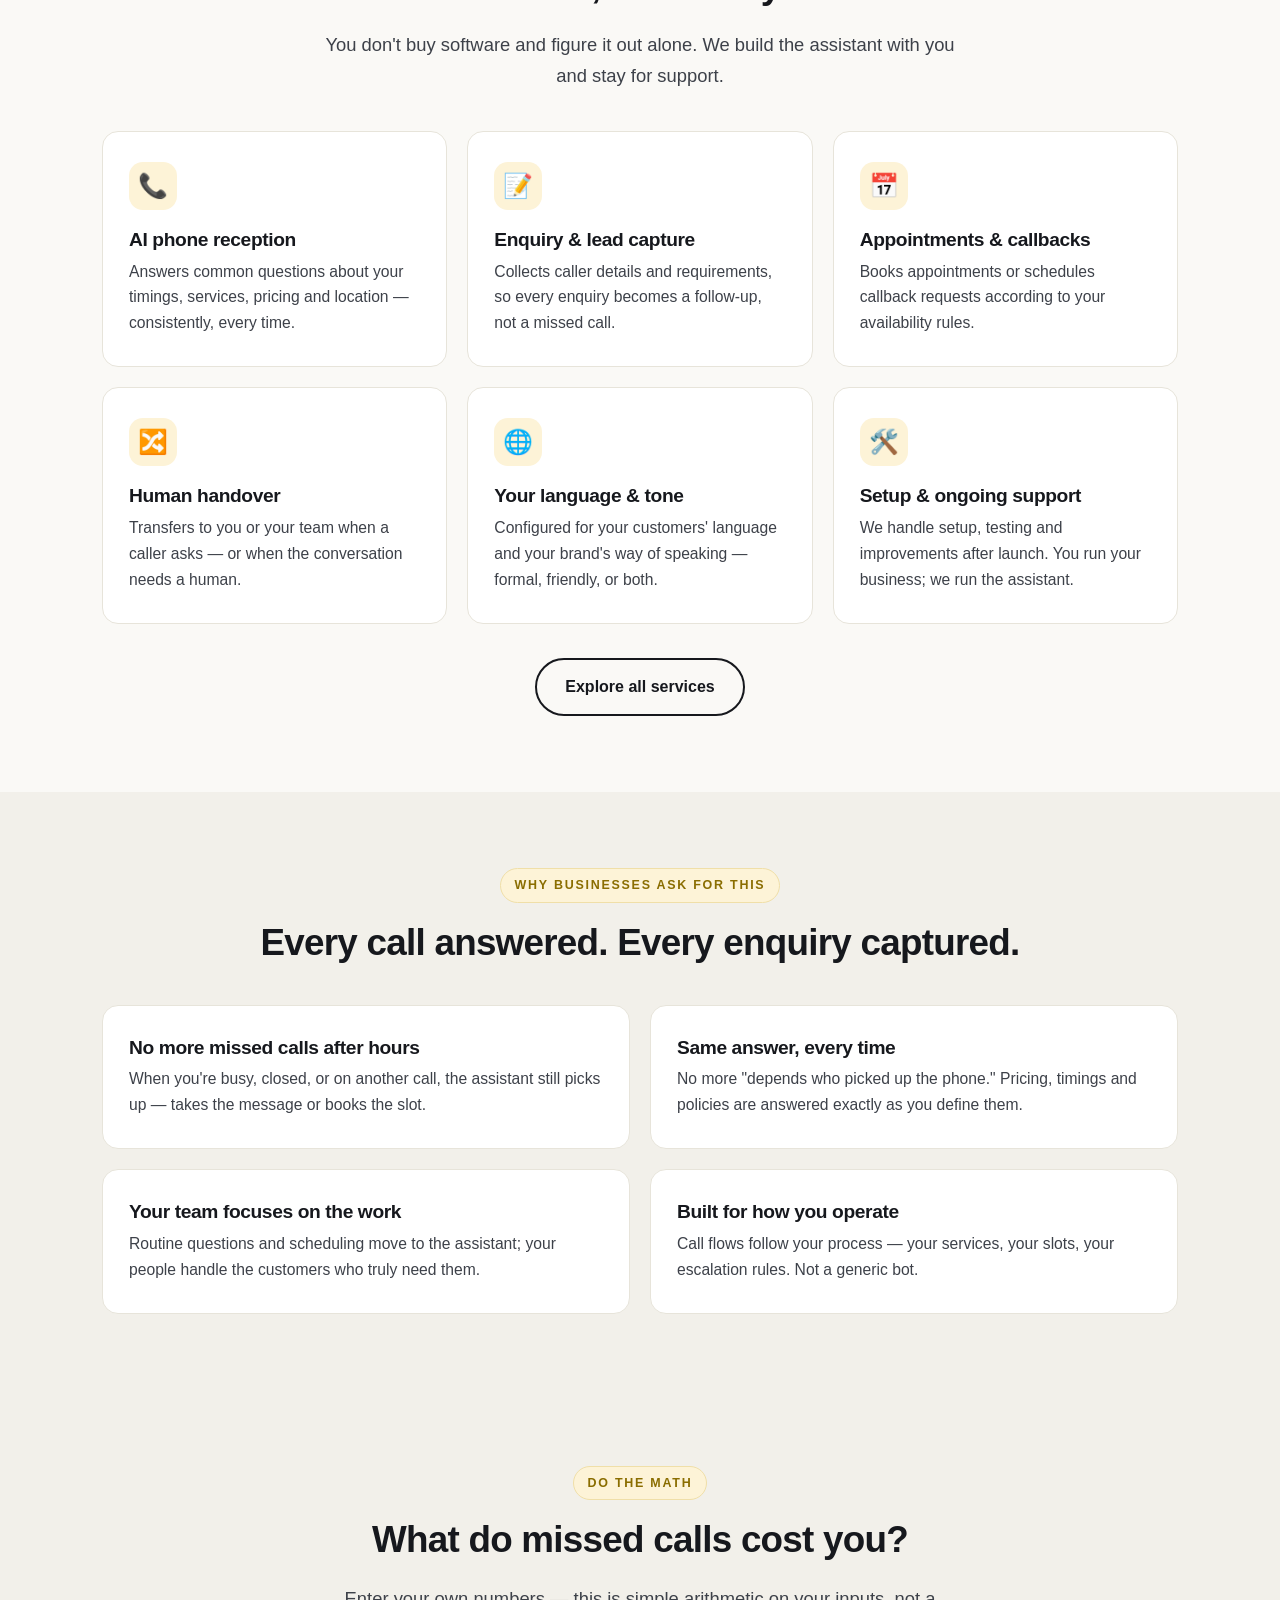
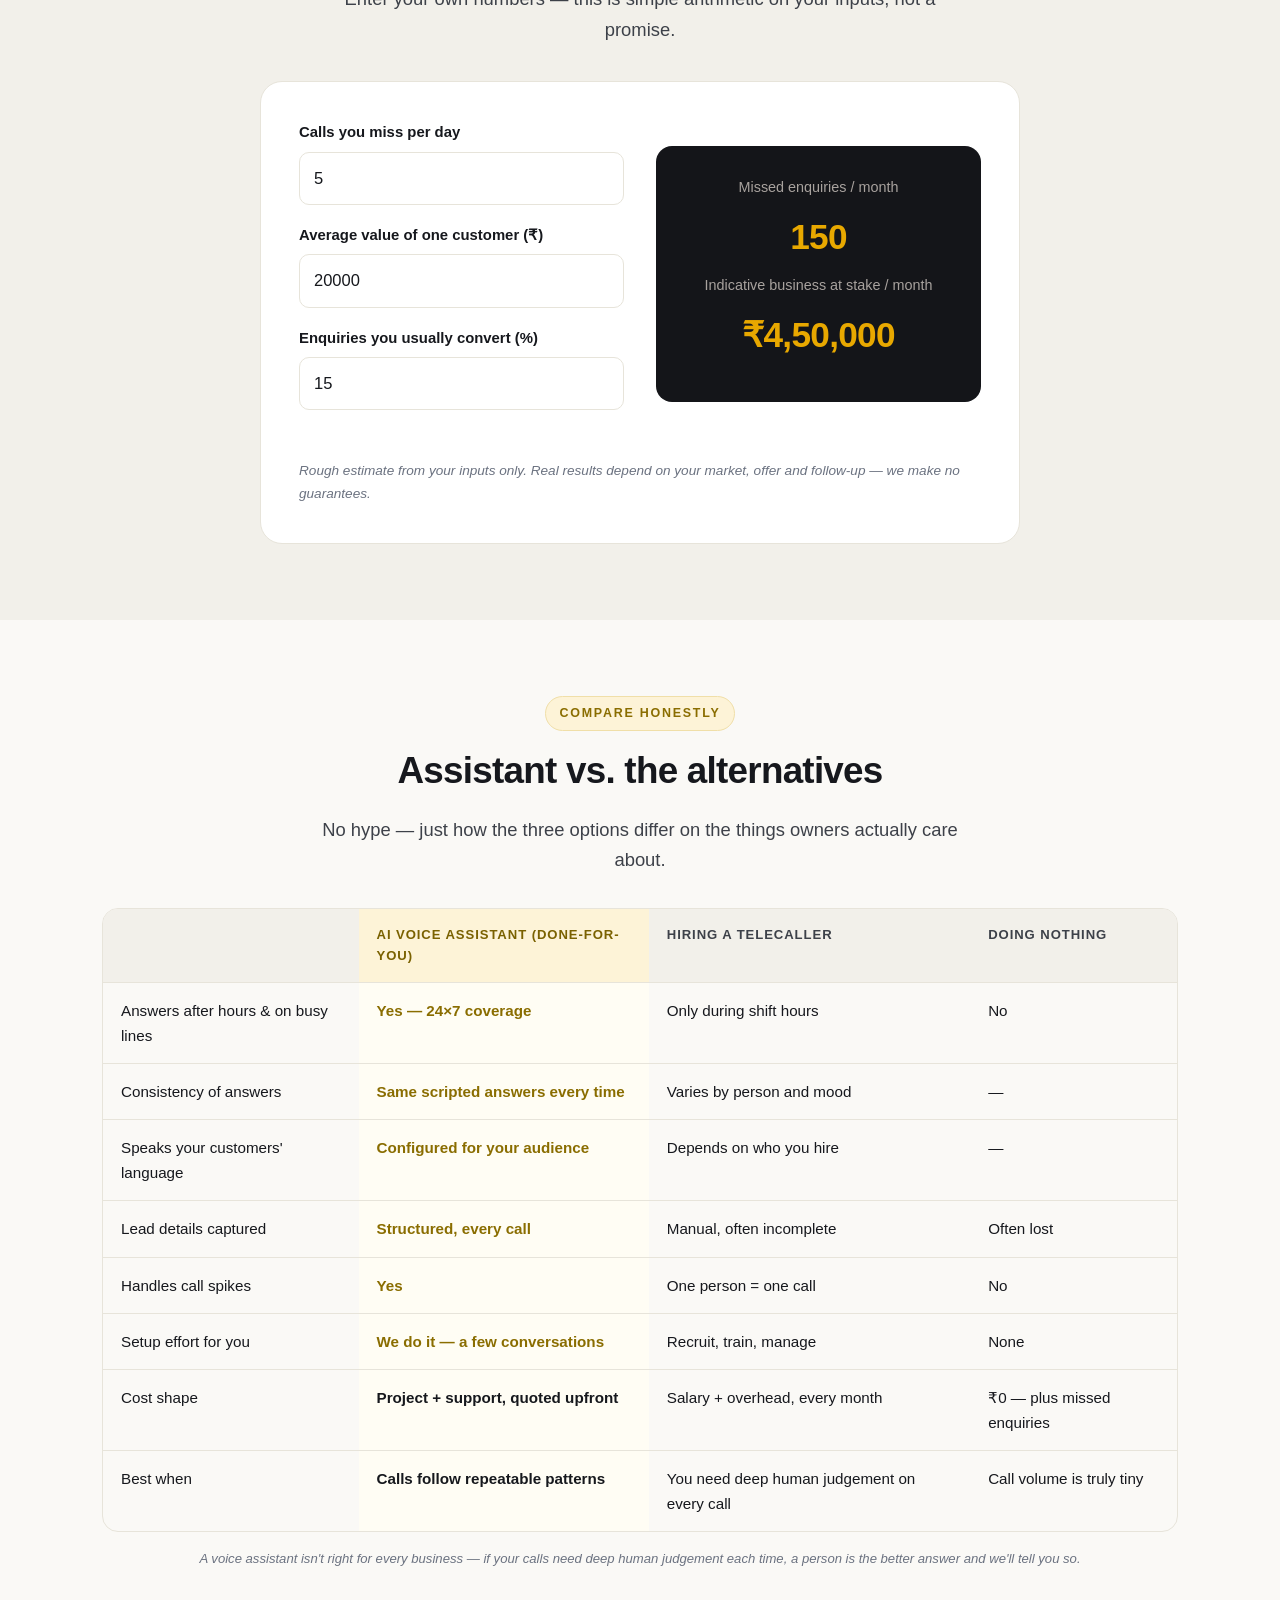
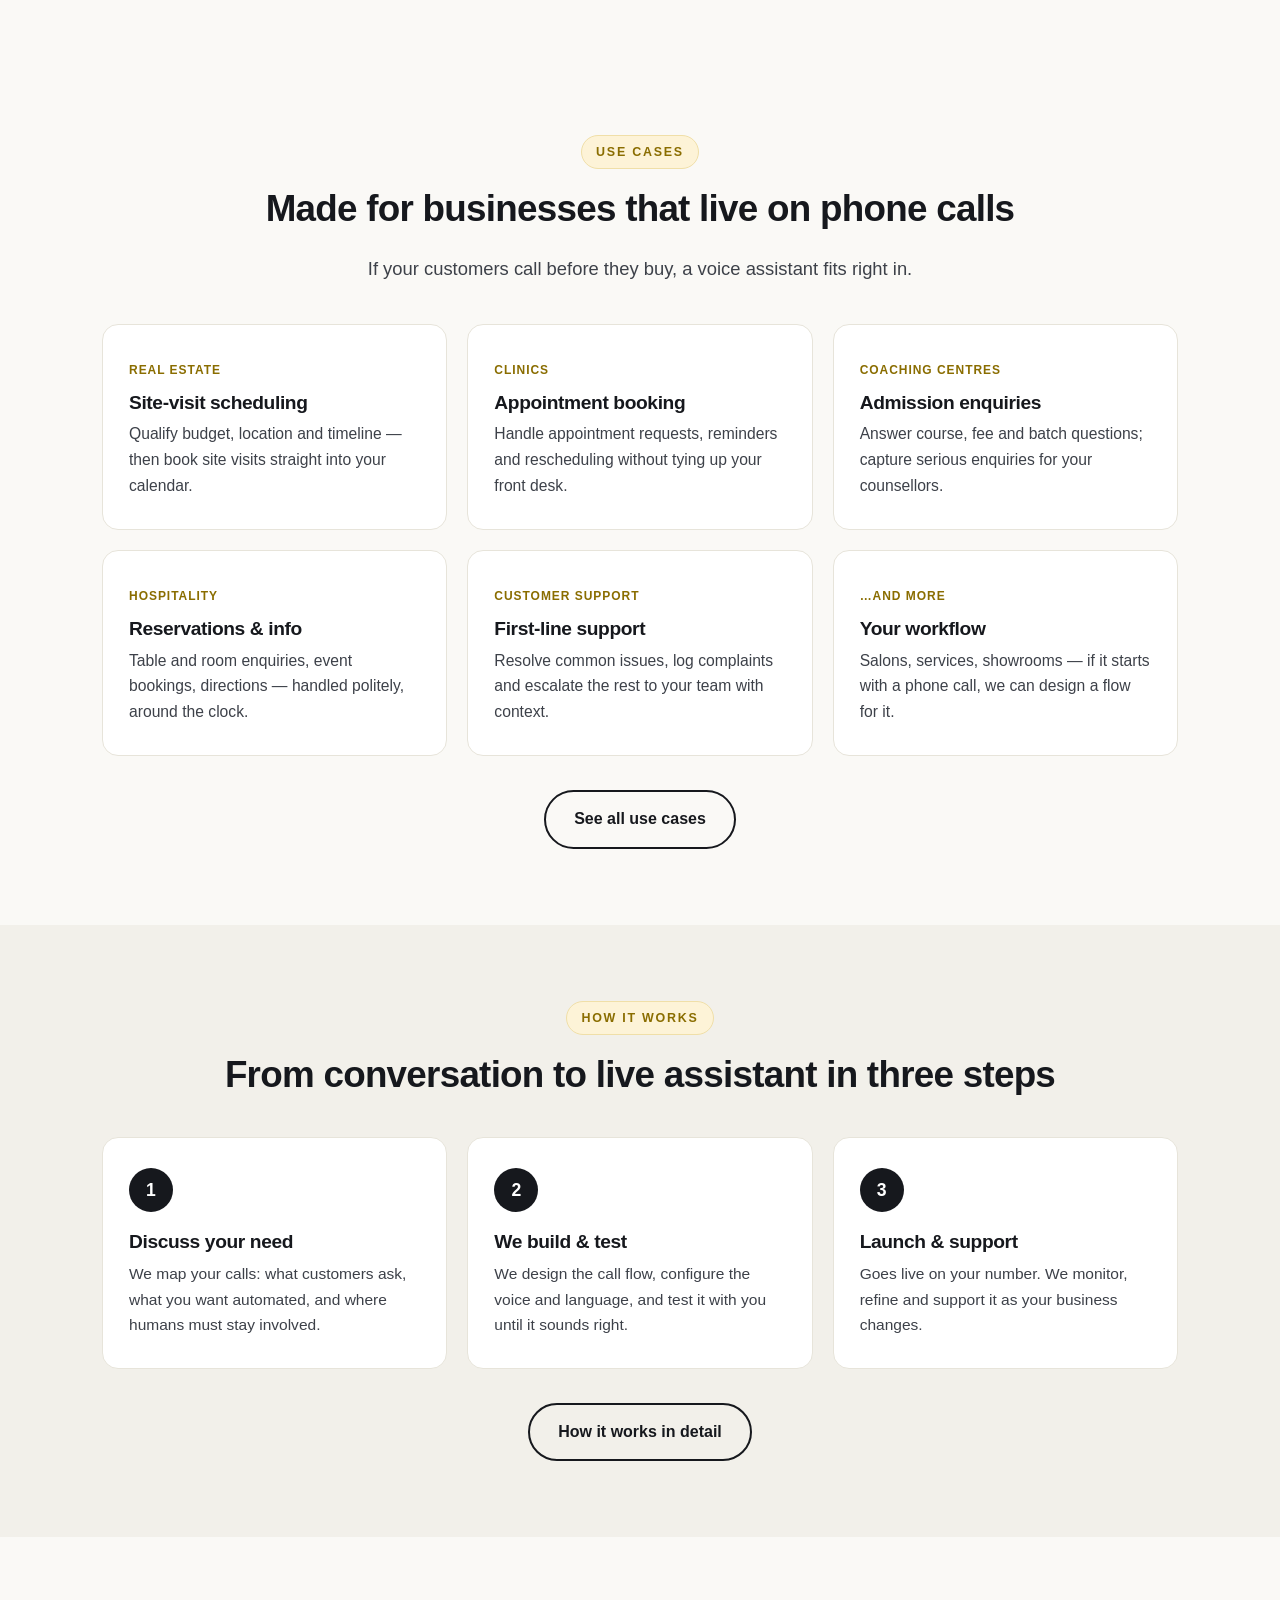
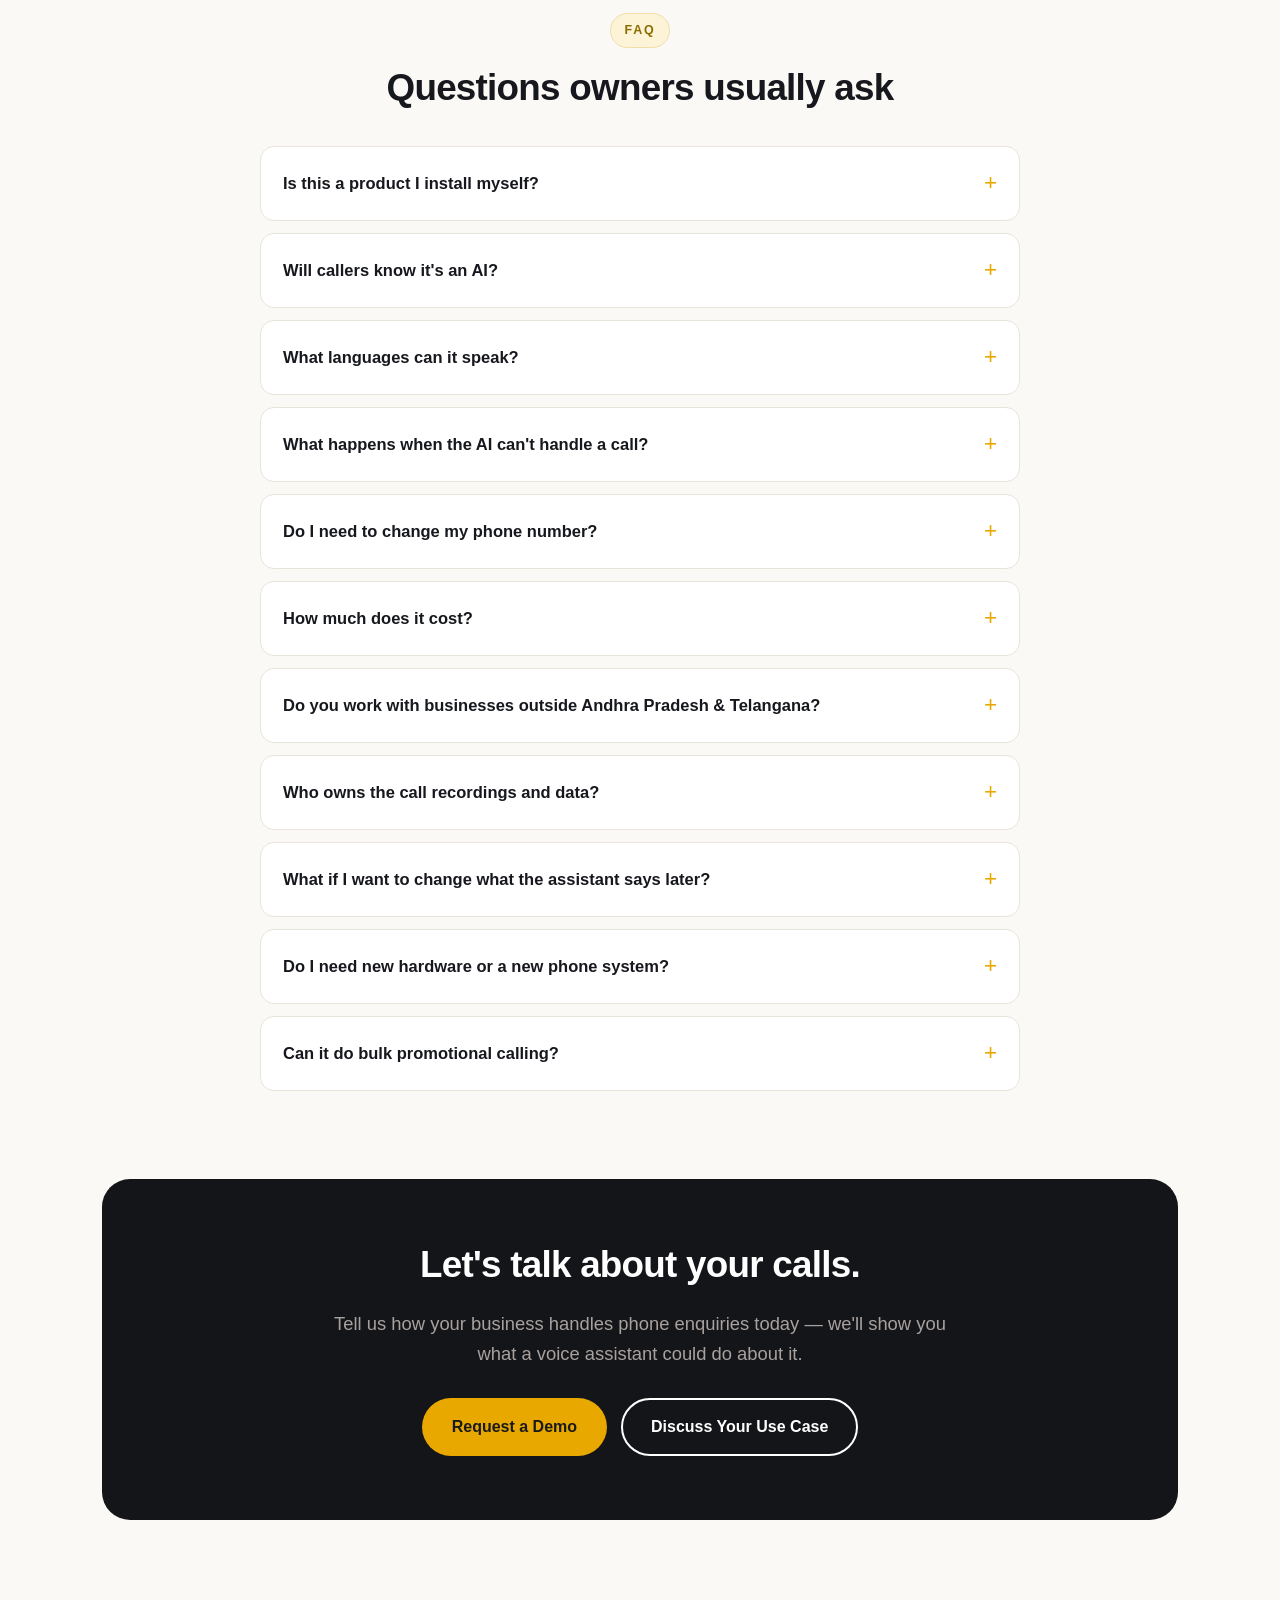
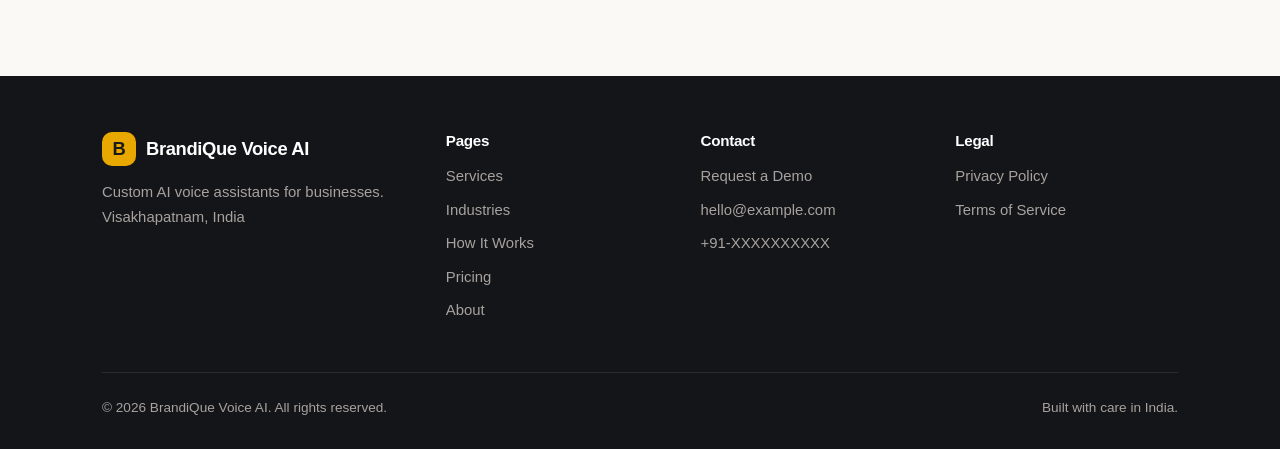
==== commit 76104178: "Advanced upgrade: interactive sample-call player, missed-call cost estimator, detailed comparison ta" ====
--- a/index.html
+++ b/index.html
@@ -53,6 +53,25 @@
     </div>
   </section>
 
+  <!-- INTERACTIVE SAMPLE CALL -->
+  <section class="block" style="padding-top:10px;padding-bottom:20px">
+    <div class="wrap">
+      <div class="center">
+        <span class="kicker">See it in action</span>
+        <h2>Play a sample call</h2>
+        <p class="lead">A scripted illustration of how an assistant handles a real-estate enquiry — press play and read along.</p>
+      </div>
+      <div class="player reveal" id="callPlayer">
+        <div class="player-head">
+          <span class="art-label">Illustrative sample — not a real recording</span>
+          <button class="player-btn" type="button">▶ Play sample call</button>
+        </div>
+        <div class="convo" aria-live="polite" aria-label="Sample call transcript"></div>
+        <p class="caption" style="color:var(--dark-muted)">Every assistant we build follows a custom script like this one — written around your business, your offers and your rules.</p>
+      </div>
+    </div>
+  </section>
+
   <!-- SERVICES -->
   <section class="block" style="padding-top:20px">
     <div class="wrap">
@@ -89,6 +108,67 @@
     </div>
   </section>
 
+  <!-- ESTIMATOR -->
+  <section class="block" style="background:var(--bg-soft)">
+    <div class="wrap">
+      <div class="center">
+        <span class="kicker">Do the math</span>
+        <h2>What do missed calls cost you?</h2>
+        <p class="lead">Enter your own numbers — this is simple arithmetic on your inputs, not a promise.</p>
+      </div>
+      <div class="estimator reveal" id="estimator">
+        <div class="est-inputs">
+          <div class="field">
+            <label for="estMissed">Calls you miss per day</label>
+            <input id="estMissed" type="number" min="0" max="500" value="5" />
+          </div>
+          <div class="field">
+            <label for="estValue">Average value of one customer (₹)</label>
+            <input id="estValue" type="number" min="0" max="10000000" value="20000" />
+          </div>
+          <div class="field">
+            <label for="estRate">Enquiries you usually convert (%)</label>
+            <input id="estRate" type="number" min="0" max="100" value="15" />
+          </div>
+        </div>
+        <div class="est-result" aria-live="polite">
+          <div class="lbl">Missed enquiries / month</div>
+          <div class="big" id="estOutCount">150</div>
+          <div class="lbl">Indicative business at stake / month</div>
+          <div class="big" id="estOutValue">₹4,50,000</div>
+        </div>
+        <p class="est-note">Rough estimate from your inputs only. Real results depend on your market, offer and follow-up — we make no guarantees.</p>
+      </div>
+    </div>
+  </section>
+
+  <!-- DETAILED COMPARISON -->
+  <section class="block">
+    <div class="wrap">
+      <div class="center">
+        <span class="kicker">Compare honestly</span>
+        <h2>Assistant vs. the alternatives</h2>
+        <p class="lead">No hype — just how the three options differ on the things owners actually care about.</p>
+      </div>
+      <div class="table-scroll reveal">
+        <table class="cmp">
+          <thead><tr><th></th><th class="hl">AI voice assistant (done-for-you)</th><th>Hiring a telecaller</th><th>Doing nothing</th></tr></thead>
+          <tbody>
+            <tr><td>Answers after hours &amp; on busy lines</td><td class="hl win">Yes — 24×7 coverage</td><td>Only during shift hours</td><td>No</td></tr>
+            <tr><td>Consistency of answers</td><td class="hl win">Same scripted answers every time</td><td>Varies by person and mood</td><td>—</td></tr>
+            <tr><td>Speaks your customers' language</td><td class="hl win">Configured for your audience</td><td>Depends on who you hire</td><td>—</td></tr>
+            <tr><td>Lead details captured</td><td class="hl win">Structured, every call</td><td>Manual, often incomplete</td><td>Often lost</td></tr>
+            <tr><td>Handles call spikes</td><td class="hl win">Yes</td><td>One person = one call</td><td>No</td></tr>
+            <tr><td>Setup effort for you</td><td class="hl win">We do it — a few conversations</td><td>Recruit, train, manage</td><td>None</td></tr>
+            <tr><td>Cost shape</td><td class="hl">Project + support, quoted upfront</td><td>Salary + overhead, every month</td><td>₹0 — plus missed enquiries</td></tr>
+            <tr><td>Best when</td><td class="hl">Calls follow repeatable patterns</td><td>You need deep human judgement on every call</td><td>Call volume is truly tiny</td></tr>
+          </tbody>
+        </table>
+      </div>
+      <p class="caption center" style="margin-top:16px">A voice assistant isn't right for every business — if your calls need deep human judgement each time, a person is the better answer and we'll tell you so.</p>
+    </div>
+  </section>
+
   <!-- INDUSTRIES -->
   <section class="block">
     <div class="wrap">
@@ -139,6 +219,11 @@
         <details class="reveal"><summary>What happens when the AI can't handle a call?</summary><div class="a"><p>We build escalation rules together: transfer to your number, take a callback request, or log it for follow-up. You decide where the human line is.</p></div></details>
         <details class="reveal"><summary>Do I need to change my phone number?</summary><div class="a"><p>Not necessarily. During setup we discuss the best call-routing option for your business — in many cases your existing number keeps working as usual.</p></div></details>
         <details class="reveal"><summary>How much does it cost?</summary><div class="a"><p>It depends on your use case and call volume. See our <a href="pricing.html">pricing page</a> for how we structure quotes, or <a href="contact.html">request a demo</a> for a custom estimate.</p></div></details>
+        <details class="reveal"><summary>Do you work with businesses outside Andhra Pradesh &amp; Telangana?</summary><div class="a"><p>Yes — discovery, build and support all happen over call and screen-share. The assistant is configured for your customers' language wherever they are.</p></div></details>
+        <details class="reveal"><summary>Who owns the call recordings and data?</summary><div class="a"><p>You do. Data handling — what's recorded, how long it's kept, who can access it — is agreed in writing before launch. See our <a href="privacy.html">privacy policy</a> for the starter terms.</p></div></details>
+        <details class="reveal"><summary>What if I want to change what the assistant says later?</summary><div class="a"><p>That's part of the service. New services, changed timings, seasonal offers — send us the update and we reconfigure the assistant. Ongoing support plans cover this.</p></div></details>
+        <details class="reveal"><summary>Do I need new hardware or a new phone system?</summary><div class="a"><p>Usually not. During setup we work out call routing with your existing number and equipment. If anything extra is ever needed, we'll tell you before you spend a rupee.</p></div></details>
+        <details class="reveal"><summary>Can it do bulk promotional calling?</summary><div class="a"><p>For service-style outreach (reminders, follow-ups to your own enquiries) yes. For promotional bulk calling in India, DLT registration and consent rules apply — we'll guide you on what's compliant before any campaign.</p></div></details>
       </div>
     </div>
   </section>
--- a/assets/css/styles.css
+++ b/assets/css/styles.css
@@ -248,3 +248,84 @@
   *, *::before, *::after { animation-duration: 0.01ms !important; transition-duration: 0.01ms !important; }
   .reveal { opacity: 1; transform: none; }
 }
+
+/* ============================================================
+   ADVANCED COMPONENTS — call player, estimator, flow steps
+   ============================================================ */
+
+/* ---- Interactive sample-call player ---- */
+.player {
+  background: var(--dark); border-radius: 22px; padding: 30px; color: var(--dark-ink);
+  box-shadow: 0 24px 60px rgba(20, 21, 25, 0.18); max-width: 640px; margin: 36px auto 0;
+}
+.player-head { display: flex; align-items: center; justify-content: space-between; margin-bottom: 18px; }
+.player-head .art-label { font-size: 0.75rem; letter-spacing: 0.12em; text-transform: uppercase; color: var(--dark-muted); display: flex; align-items: center; gap: 8px; margin: 0; }
+.player-head .art-label::before { content: ""; width: 8px; height: 8px; border-radius: 50%; background: var(--brand); }
+.player-btn {
+  background: var(--brand); color: var(--brand-ink); border: none; font-weight: 800;
+  padding: 11px 24px; border-radius: 999px; cursor: pointer; font-size: 0.95rem;
+  display: inline-flex; align-items: center; gap: 8px;
+}
+.player-btn:hover { transform: scale(1.04); }
+.player-btn:disabled { opacity: 0.55; cursor: default; transform: none; }
+.player .convo { min-height: 220px; }
+.player .bubble { animation: pop 0.3s ease; }
+@keyframes pop { from { opacity: 0; transform: translateY(10px); } }
+.typing { display: inline-flex; gap: 5px; padding: 6px 2px; }
+.typing span { width: 7px; height: 7px; border-radius: 50%; background: var(--dark-muted); animation: blink 1s infinite; }
+.typing span:nth-child(2) { animation-delay: 0.2s; }
+.typing span:nth-child(3) { animation-delay: 0.4s; }
+@keyframes blink { 0%, 100% { opacity: 0.25; } 50% { opacity: 1; } }
+
+/* ---- Missed-call cost estimator ---- */
+.estimator {
+  background: var(--card); border: 1px solid var(--line); border-radius: 22px;
+  padding: 38px; max-width: 760px; margin: 36px auto 0;
+  display: grid; grid-template-columns: 1fr 1fr; gap: 32px; align-items: center;
+}
+.est-inputs .field { margin-bottom: 18px; }
+.est-inputs input[type="number"] { width: 100%; }
+.est-result { background: var(--dark); color: var(--dark-ink); border-radius: 16px; padding: 30px; text-align: center; }
+.est-result .big { font-size: 2.2rem; font-weight: 800; color: var(--brand); letter-spacing: -0.02em; margin: 8px 0; }
+.est-result .lbl { font-size: 0.9rem; color: var(--dark-muted); }
+.est-note { grid-column: 1 / -1; font-size: 0.85rem; color: var(--muted); font-style: italic; margin: 0; }
+
+/* ---- Step flow (detailed) ---- */
+.flow { max-width: 780px; margin: 36px auto 0; display: flex; flex-direction: column; gap: 0; }
+.flow-step { display: grid; grid-template-columns: 52px 1fr; gap: 20px; position: relative; padding-bottom: 30px; }
+.flow-step::before {
+  content: ""; position: absolute; left: 25px; top: 56px; bottom: 0; width: 2px; background: var(--line);
+}
+.flow-step:last-child::before { display: none; }
+.flow-step .dot {
+  width: 52px; height: 52px; border-radius: 50%; background: var(--ink); color: #fff;
+  font-weight: 800; display: flex; align-items: center; justify-content: center; z-index: 1; flex-shrink: 0;
+}
+.flow-step .body h4 { margin: 6px 0 8px; font-size: 1.1rem; }
+.flow-step .body p, .flow-step .body li { color: var(--ink-soft); font-size: 0.97rem; }
+.flow-step .body ul { margin: 8px 0 0; padding-left: 20px; }
+
+/* ---- Detail blocks ---- */
+.detail-block { background: var(--card); border: 1px solid var(--line); border-radius: 20px; padding: 36px; margin-top: 24px; }
+.detail-block h3 { font-size: 1.35rem; margin-bottom: 10px; }
+.detail-block p.lead-sm { color: var(--ink-soft); font-size: 1.02rem; }
+.detail-block ol { color: var(--ink-soft); padding-left: 22px; margin: 14px 0 0; }
+.detail-block ol li { margin-bottom: 10px; }
+.detail-block ol li strong { color: var(--ink); }
+
+/* ---- Wide comparison table ---- */
+.table-scroll { overflow-x: auto; margin-top: 32px; border: 1px solid var(--line); border-radius: 16px; }
+table.cmp { width: 100%; border-collapse: collapse; font-size: 0.95rem; min-width: 640px; margin: 0; }
+table.cmp th, table.cmp td { padding: 15px 18px; border-bottom: 1px solid var(--line); text-align: left; vertical-align: top; }
+table.cmp thead th { background: var(--bg-soft); font-size: 0.82rem; text-transform: uppercase; letter-spacing: 0.07em; color: var(--ink-soft); }
+table.cmp thead th.hl { background: var(--brand-soft); color: #7a6100; }
+table.cmp td.hl { background: #fffdf4; font-weight: 600; }
+table.cmp tr:last-child td { border-bottom: none; }
+.win { color: #8a6d00; font-weight: 700; }
+
+@media (max-width: 720px) {
+  .estimator { grid-template-columns: 1fr; padding: 28px 22px; }
+  .flow-step { grid-template-columns: 40px 1fr; gap: 14px; }
+  .flow-step::before { left: 19px; }
+  .flow-step .dot { width: 40px; height: 40px; font-size: 0.95rem; }
+}
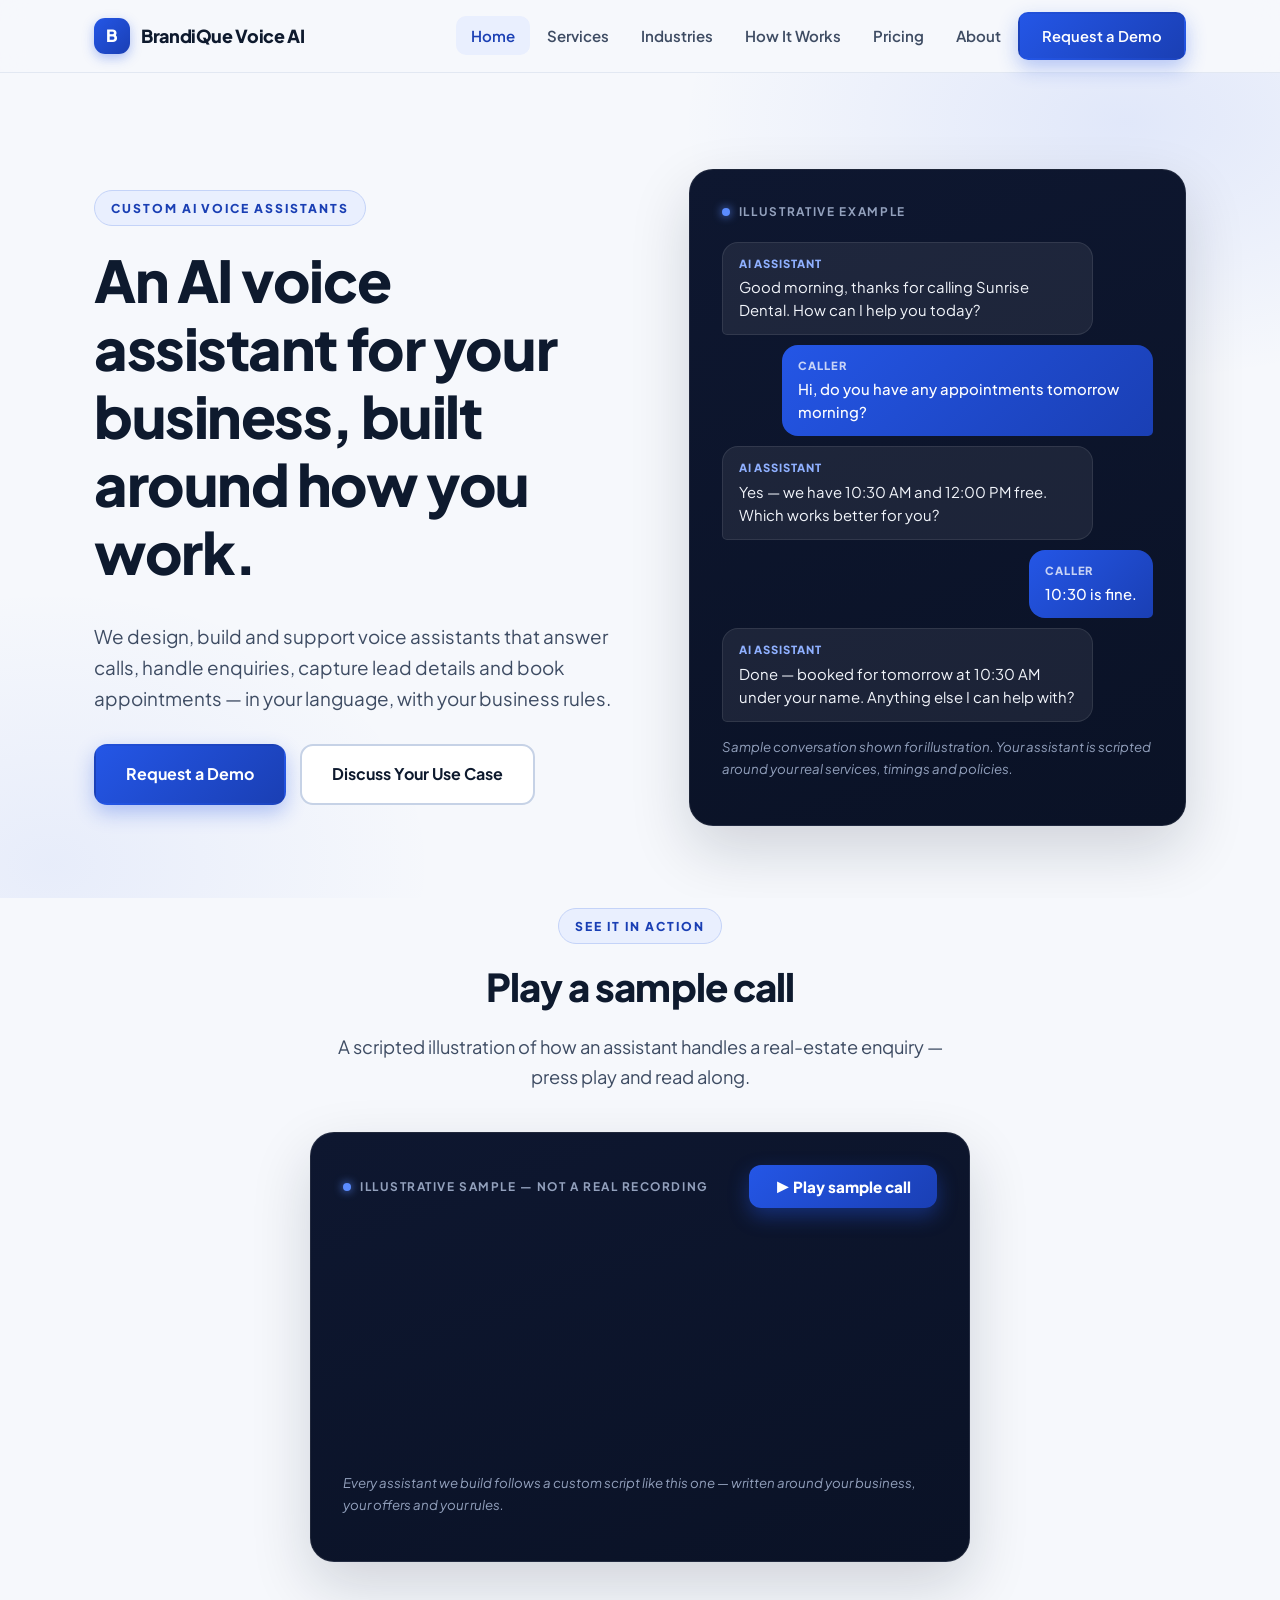
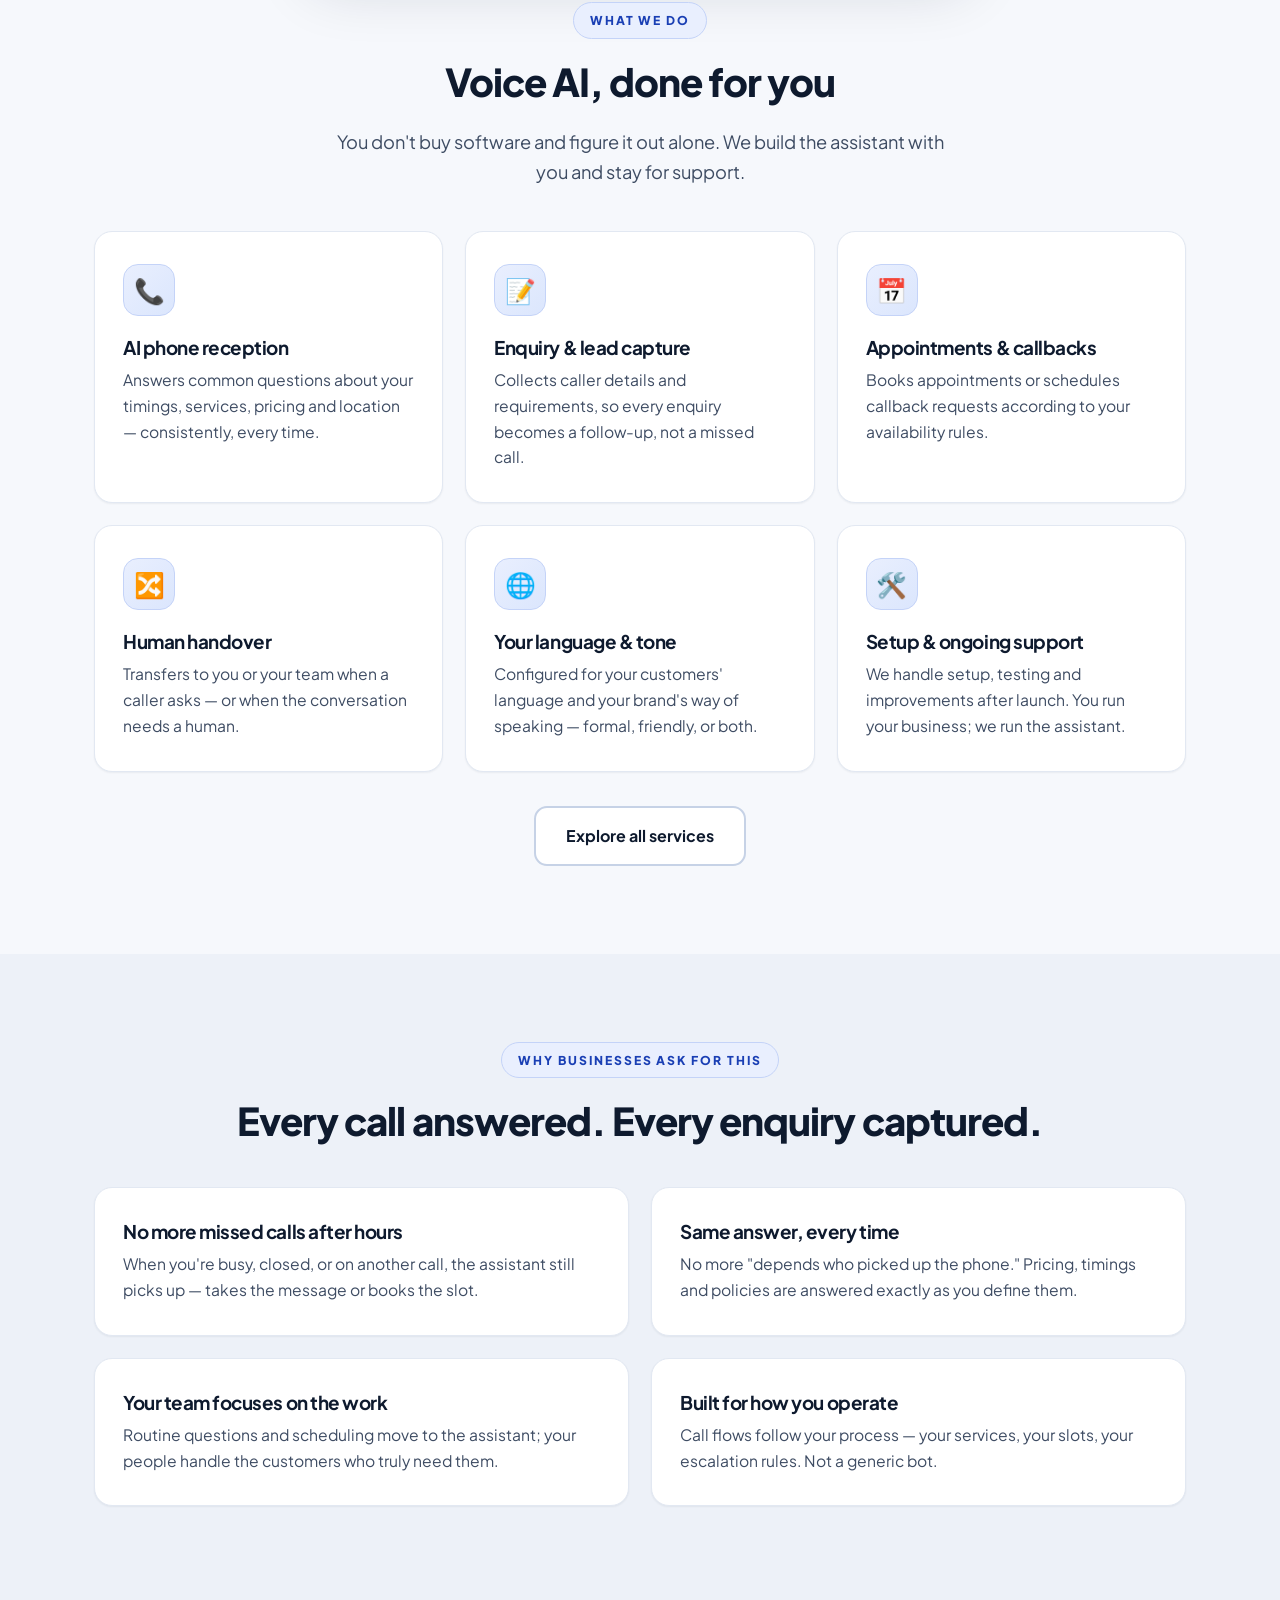
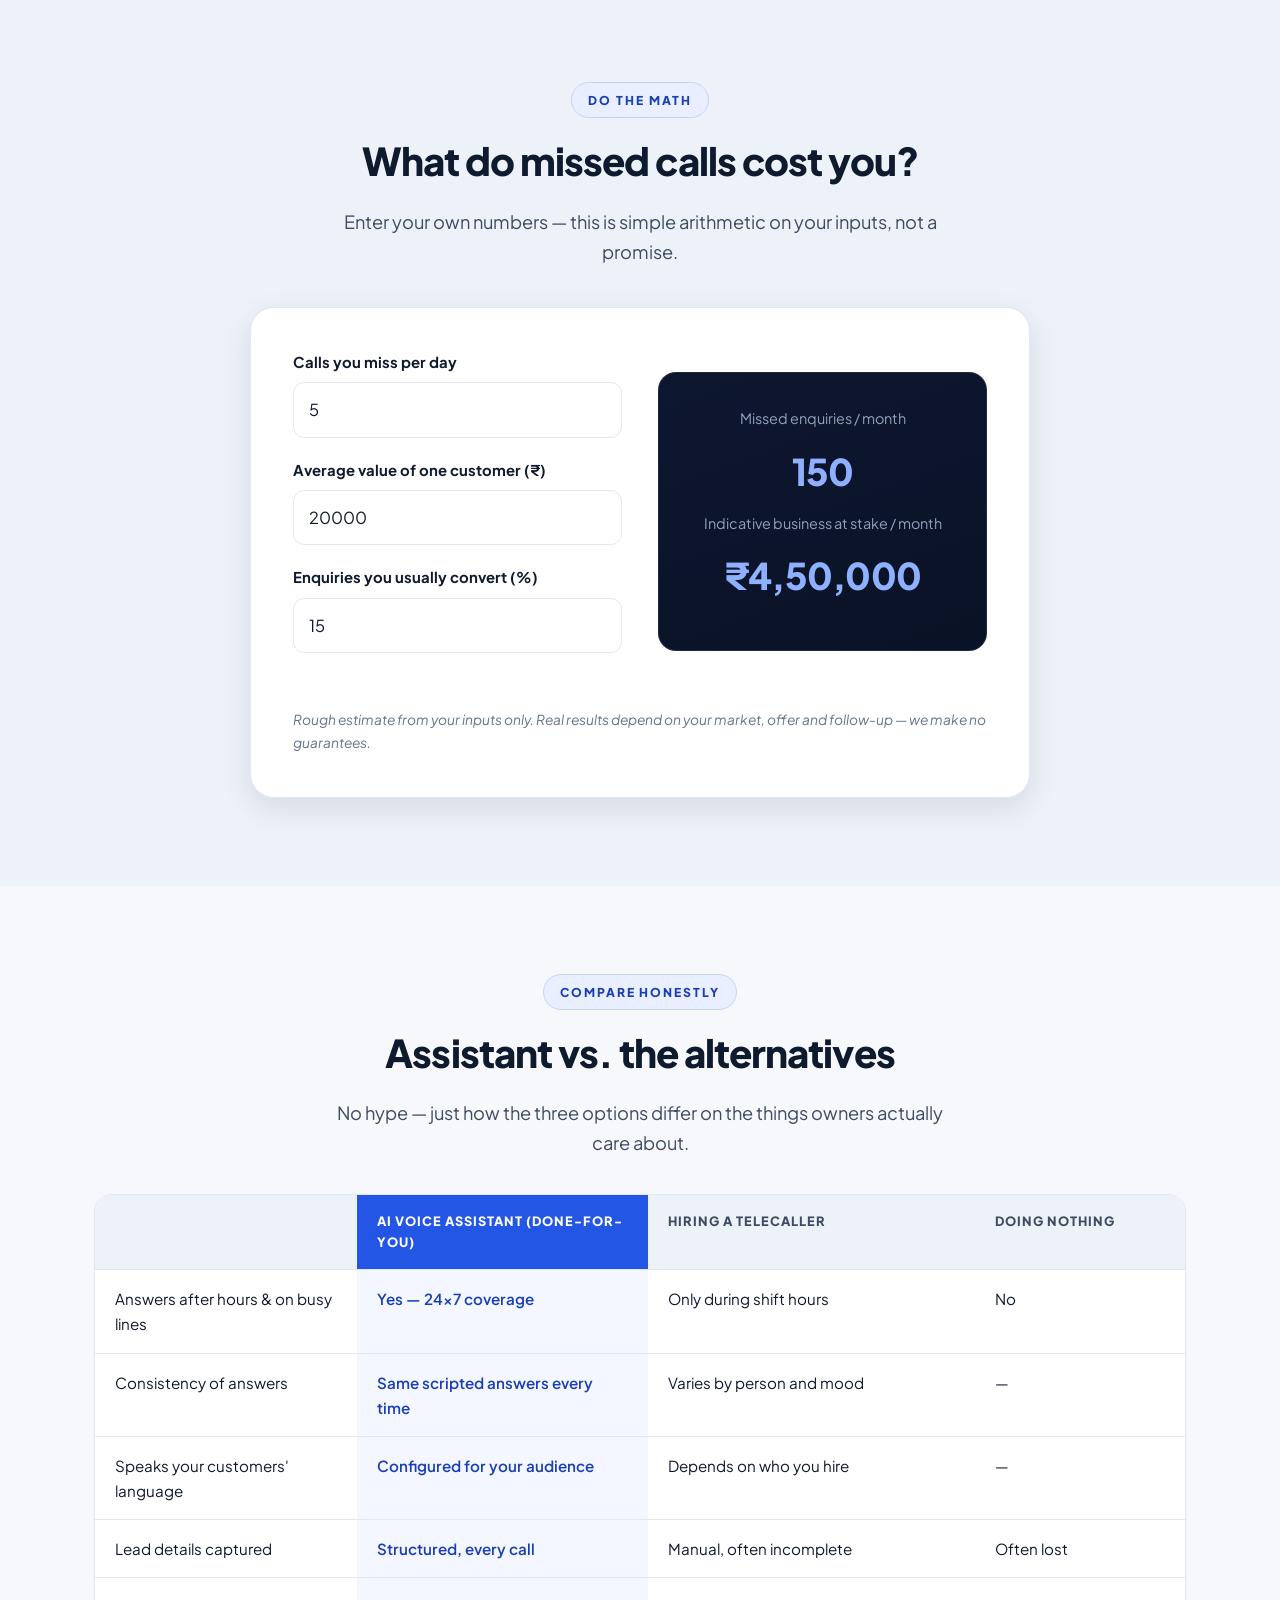
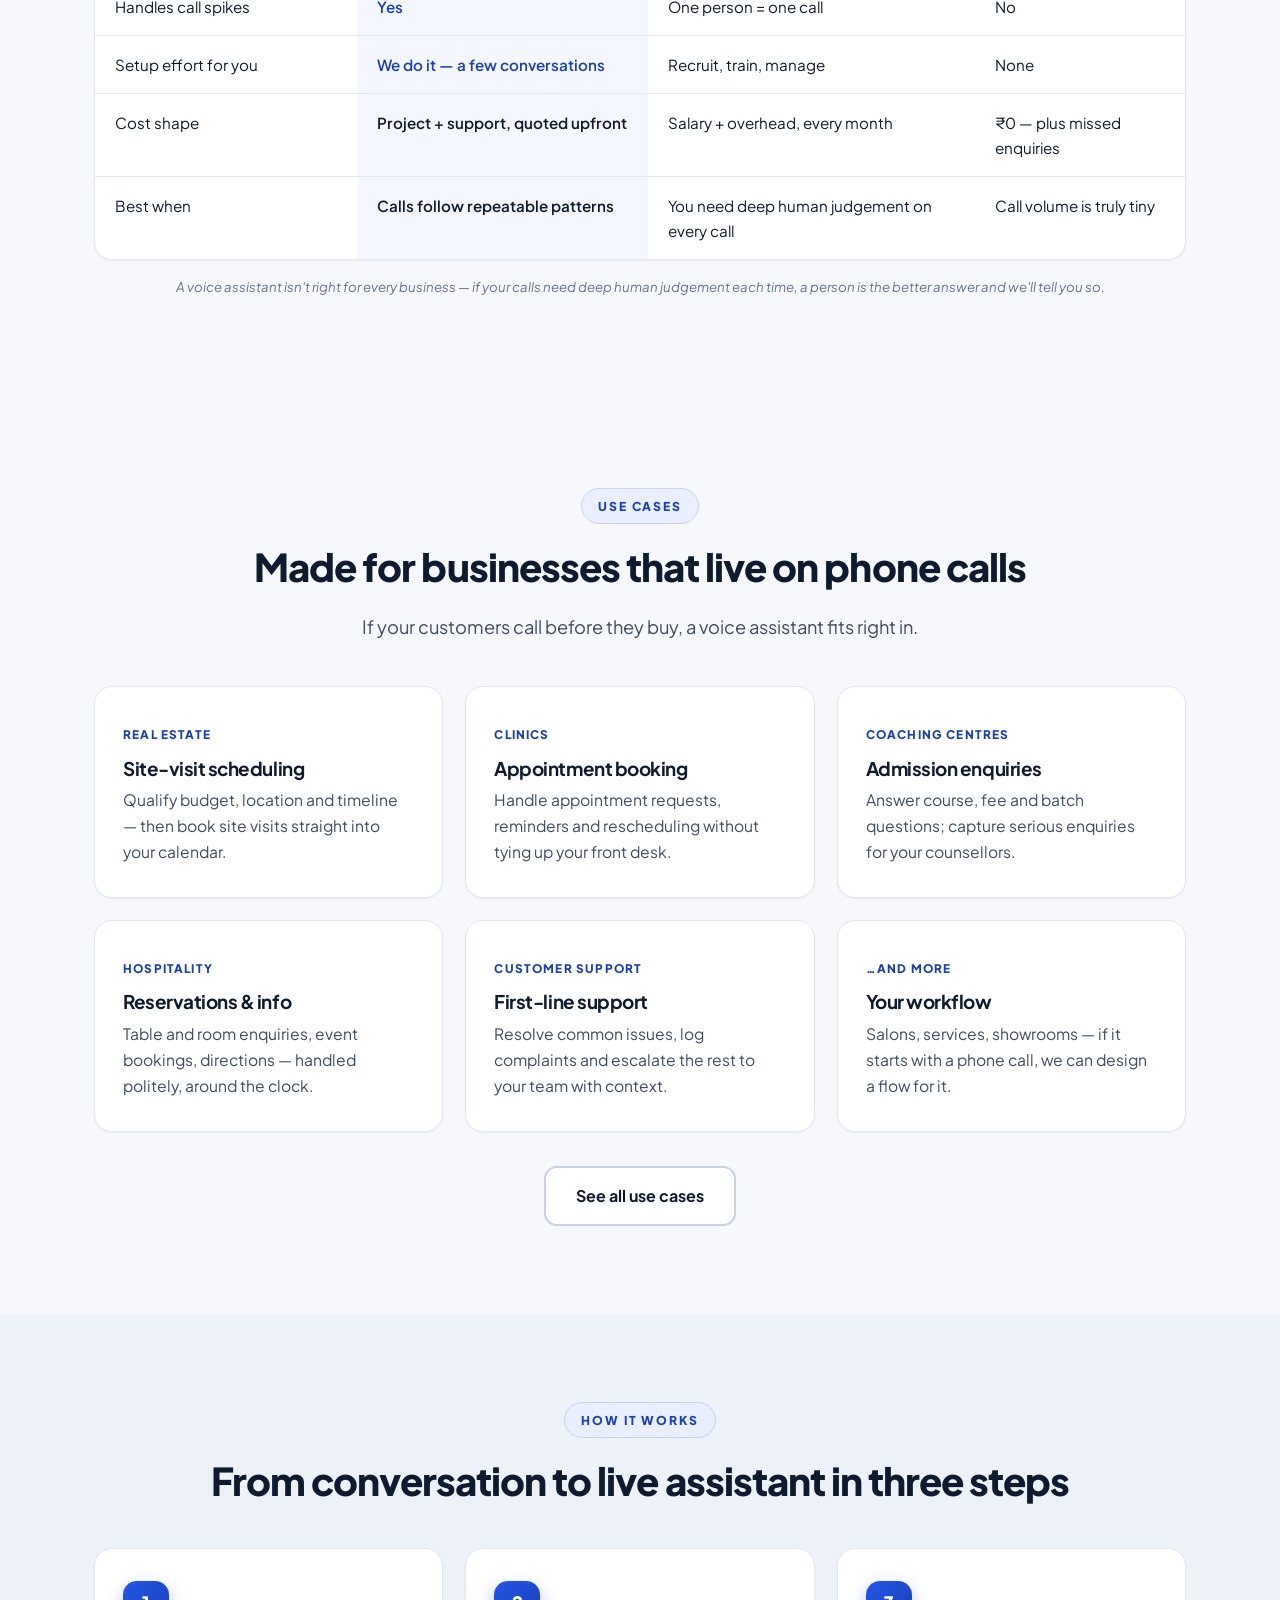
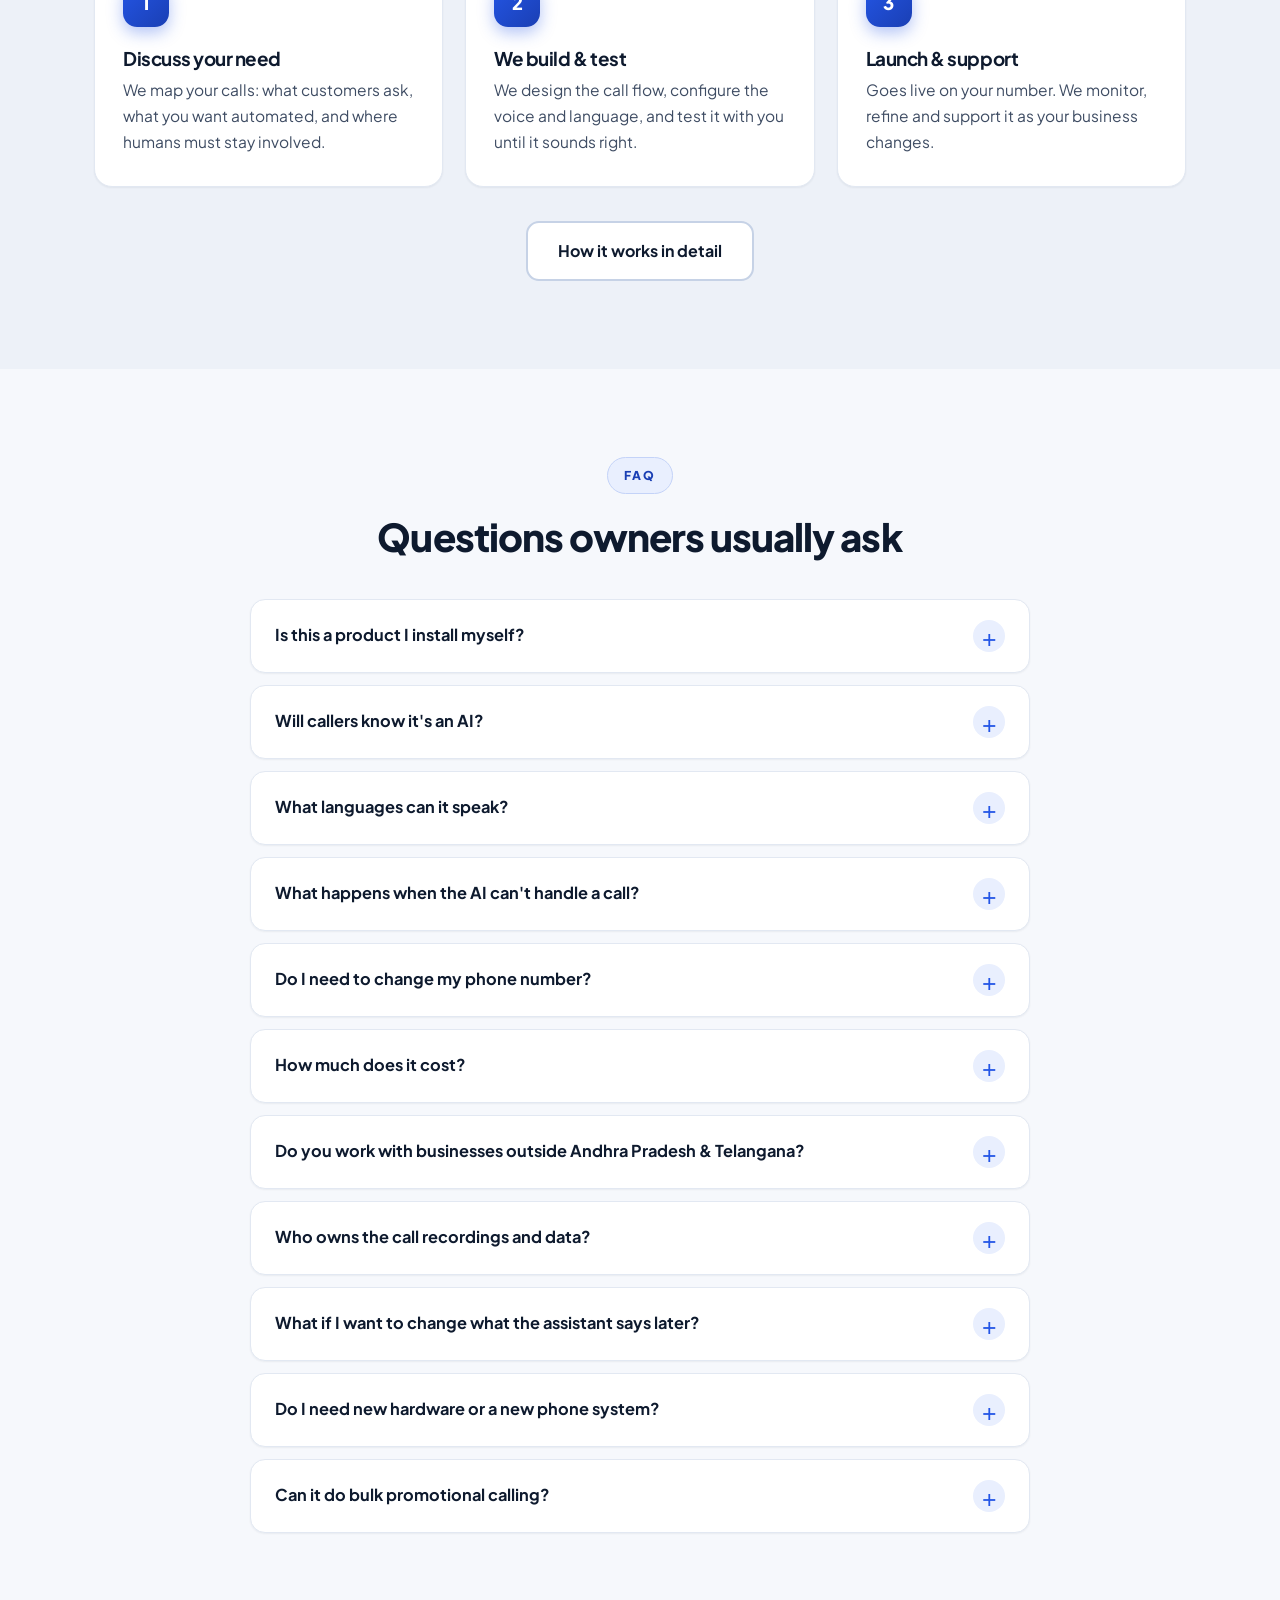
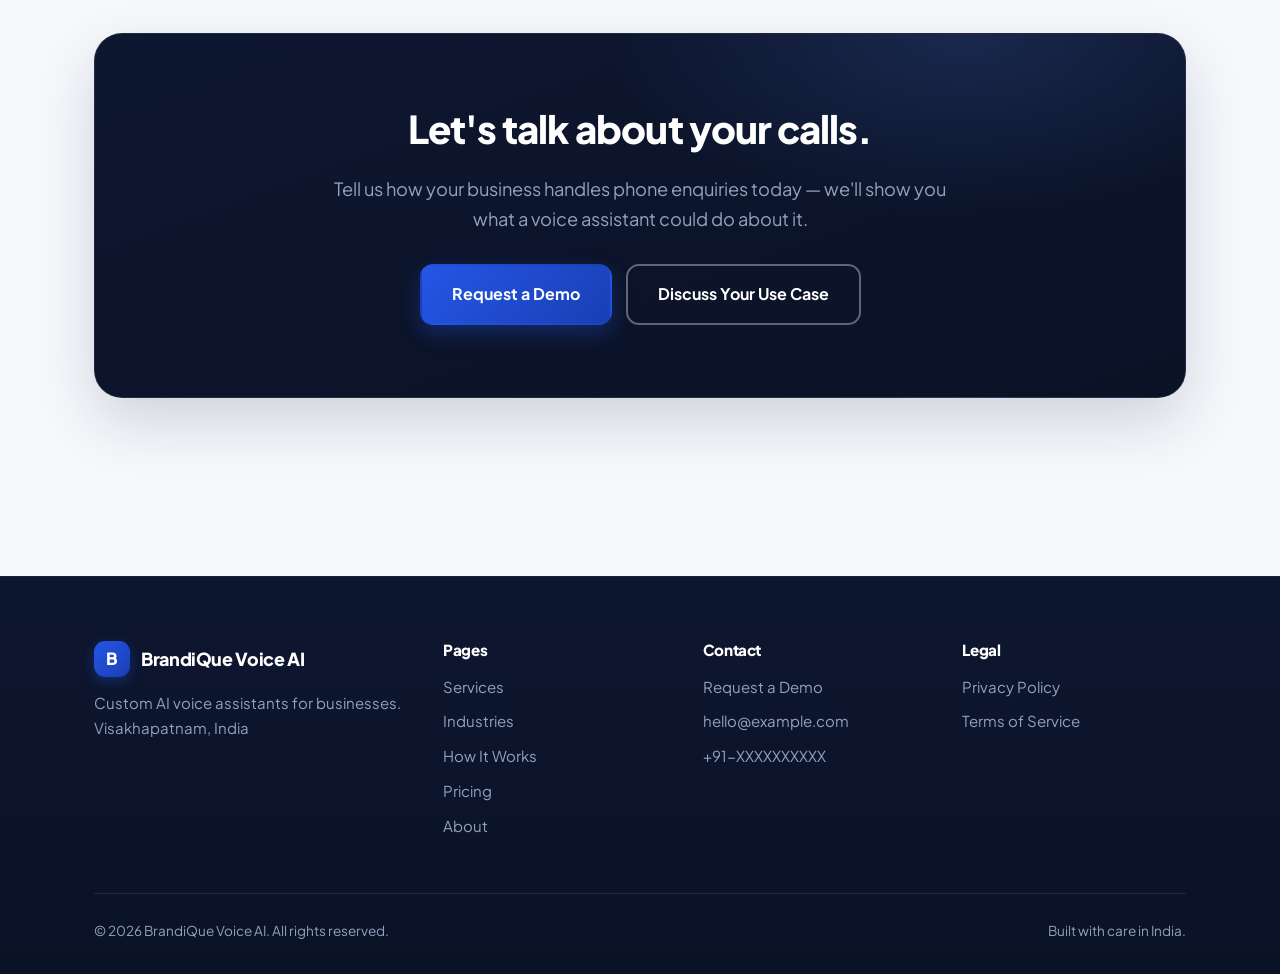
==== commit 93b2576c: "Complete professional redesign: navy + royal blue theme, Plus Jakarta Sans, modern SaaS UI, gradient" ====
--- a/index.html
+++ b/index.html
@@ -5,6 +5,9 @@
 <meta name="viewport" content="width=device-width, initial-scale=1.0" />
 <title>BrandiQue Voice AI — Custom AI Voice Assistants for Businesses</title>
 <meta name="description" content="We design, build and support custom AI voice assistants for businesses — phone answering, lead capture, appointment booking and more, in your language." />
+<link rel="preconnect" href="https://fonts.googleapis.com" />
+<link rel="preconnect" href="https://fonts.gstatic.com" crossorigin />
+<link href="https://fonts.googleapis.com/css2?family=Plus+Jakarta+Sans:wght@400;500;600;700;800&display=swap" rel="stylesheet" />
 <link rel="stylesheet" href="assets/css/styles.css" />
 </head>
 <body>
--- a/assets/css/styles.css
+++ b/assets/css/styles.css
@@ -1,26 +1,33 @@
 /* ============================================================
-   BrandiQue Voice AI — design system
+   BrandiQue Voice AI — professional design system
+   Theme: Deep navy + royal blue (B2B SaaS)
    EDIT: brand colors, fonts, spacing live here.
    ============================================================ */
 :root {
-  --bg: #faf9f6;
-  --bg-soft: #f2f0ea;
+  --bg: #f6f8fc;
+  --bg-soft: #edf1f8;
   --card: #ffffff;
-  --ink: #16181d;
-  --ink-soft: #3d4149;
-  --muted: #6b7280;
-  --line: #e7e4da;
-  --brand: #e8a800;          /* EDIT: primary brand color */
-  --brand-ink: #1a1a1a;
-  --brand-soft: #fdf3d7;
-  --dark: #141519;          /* dark sections */
-  --dark-ink: #f5f4f0;
-  --dark-muted: #a8a29e;
+  --ink: #0e1a2e;
+  --ink-soft: #3e4c63;
+  --muted: #64748b;
+  --line: #e2e8f2;
+  --brand: #2456e6;            /* EDIT: primary brand color */
+  --brand-deep: #1a3fb4;
+  --brand-ink: #ffffff;
+  --brand-soft: #e9effe;
+  --brand-line: #c4d3f8;
+  --dark: #0a1226;            /* dark sections */
+  --dark-2: #0e1730;
+  --dark-ink: #f2f5fb;
+  --dark-muted: #93a1bd;
   --ok: #15803d;
   --err: #b91c1c;
-  --radius: 16px;
-  --maxw: 1120px;
-  --font: "Inter", -apple-system, BlinkMacSystemFont, "Segoe UI", Roboto, "Helvetica Neue", Arial, sans-serif;
+  --radius: 18px;
+  --maxw: 1140px;
+  --font: "Plus Jakarta Sans", -apple-system, BlinkMacSystemFont, "Segoe UI", Roboto, "Helvetica Neue", Arial, sans-serif;
+  --shadow-sm: 0 1px 2px rgba(14, 26, 46, 0.06);
+  --shadow-md: 0 10px 30px rgba(14, 26, 46, 0.10);
+  --shadow-lg: 0 24px 60px rgba(14, 26, 46, 0.16);
 }
 
 *, *::before, *::after { box-sizing: border-box; }
@@ -29,10 +36,10 @@
   margin: 0; font-family: var(--font); background: var(--bg); color: var(--ink);
   line-height: 1.65; font-size: 16.5px; -webkit-font-smoothing: antialiased;
 }
-h1, h2, h3, h4 { line-height: 1.2; letter-spacing: -0.02em; margin: 0 0 0.6em; color: var(--ink); }
-h1 { font-size: clamp(2.1rem, 5vw, 3.4rem); font-weight: 800; }
-h2 { font-size: clamp(1.6rem, 3.4vw, 2.3rem); font-weight: 750; }
-h3 { font-size: 1.2rem; font-weight: 700; }
+h1, h2, h3, h4 { line-height: 1.18; letter-spacing: -0.025em; margin: 0 0 0.6em; color: var(--ink); font-weight: 800; }
+h1 { font-size: clamp(2.2rem, 5vw, 3.6rem); }
+h2 { font-size: clamp(1.65rem, 3.4vw, 2.4rem); }
+h3 { font-size: 1.18rem; font-weight: 700; }
 p { margin: 0 0 1em; }
 a { color: inherit; }
 img, svg { max-width: 100%; display: block; }
@@ -45,183 +52,303 @@
 .skip-link:focus { left: 0; }
 
 /* Visible focus for keyboard users */
-:focus-visible { outline: 3px solid var(--brand); outline-offset: 2px; border-radius: 4px; }
-
-.wrap { max-width: var(--maxw); margin: 0 auto; padding: 0 22px; }
-section.block { padding: 76px 0; }
+:focus-visible { outline: 3px solid var(--brand); outline-offset: 2px; border-radius: 6px; }
+
+.wrap { max-width: var(--maxw); margin: 0 auto; padding: 0 24px; }
+section.block { padding: 88px 0; }
 .kicker {
-  display: inline-block; font-size: 0.78rem; font-weight: 700; letter-spacing: 0.14em;
-  text-transform: uppercase; color: #8a6d00; background: var(--brand-soft);
-  border: 1px solid #f0dfa8; padding: 6px 14px; border-radius: 999px; margin-bottom: 18px;
-}
-.lead { font-size: 1.15rem; color: var(--ink-soft); max-width: 640px; }
+  display: inline-block; font-size: 0.76rem; font-weight: 800; letter-spacing: 0.16em;
+  text-transform: uppercase; color: var(--brand-deep); background: var(--brand-soft);
+  border: 1px solid var(--brand-line); padding: 7px 16px; border-radius: 999px; margin-bottom: 20px;
+}
+.lead { font-size: 1.14rem; color: var(--ink-soft); max-width: 640px; }
 .center { text-align: center; }
 .center .lead { margin-left: auto; margin-right: auto; }
 
 /* ---------- Header / nav ---------- */
 .site-header {
   position: sticky; top: 0; z-index: 100;
-  background: rgba(250, 249, 246, 0.92); backdrop-filter: blur(10px);
+  background: rgba(246, 248, 252, 0.88); backdrop-filter: blur(12px);
   border-bottom: 1px solid var(--line);
 }
-.nav { display: flex; align-items: center; justify-content: space-between; height: 68px; }
-.brand { font-weight: 800; font-size: 1.15rem; text-decoration: none; letter-spacing: -0.02em; display: flex; align-items: center; gap: 10px; }
+.nav { display: flex; align-items: center; justify-content: space-between; height: 72px; }
+.brand { font-weight: 800; font-size: 1.12rem; text-decoration: none; letter-spacing: -0.02em; display: flex; align-items: center; gap: 11px; }
 .brand-mark {
-  width: 34px; height: 34px; border-radius: 10px; background: var(--brand);
-  display: inline-flex; align-items: center; justify-content: center; font-weight: 900; color: var(--brand-ink);
-}
-.nav-links { display: flex; gap: 4px; align-items: center; list-style: none; margin: 0; padding: 0; }
+  width: 36px; height: 36px; border-radius: 11px;
+  background: linear-gradient(135deg, var(--brand), var(--brand-deep));
+  display: inline-flex; align-items: center; justify-content: center;
+  font-weight: 800; color: #fff; font-size: 1.05rem;
+  box-shadow: 0 4px 12px rgba(36, 86, 230, 0.35);
+}
+.nav-links { display: flex; gap: 2px; align-items: center; list-style: none; margin: 0; padding: 0; }
 .nav-links a {
-  text-decoration: none; color: var(--ink-soft); font-weight: 550; font-size: 0.95rem;
-  padding: 10px 14px; border-radius: 10px;
+  text-decoration: none; color: var(--ink-soft); font-weight: 600; font-size: 0.94rem;
+  padding: 10px 15px; border-radius: 10px; transition: background 0.15s ease, color 0.15s ease;
 }
 .nav-links a:hover { background: var(--bg-soft); color: var(--ink); }
-.nav-links a[aria-current="page"] { color: var(--ink); background: var(--brand-soft); }
-.nav-toggle { display: none; background: none; border: 1px solid var(--line); border-radius: 10px; padding: 9px 12px; font-size: 1.2rem; cursor: pointer; }
+.nav-links a[aria-current="page"] { color: var(--brand-deep); background: var(--brand-soft); }
+.nav-links a.btn-primary { color: #fff; }
+.nav-links a.btn-primary:hover { color: #fff; background: linear-gradient(135deg, var(--brand), var(--brand-deep)); }
+.nav-toggle { display: none; background: var(--card); border: 1px solid var(--line); border-radius: 10px; padding: 9px 13px; font-size: 1.2rem; cursor: pointer; color: var(--ink); }
 
 /* ---------- Buttons ---------- */
 .btn {
   display: inline-block; text-decoration: none; font-weight: 700; font-size: 1rem;
-  padding: 14px 28px; border-radius: 999px; border: 2px solid transparent; cursor: pointer;
+  padding: 15px 30px; border-radius: 13px; border: 2px solid transparent; cursor: pointer;
   transition: transform 0.15s ease, box-shadow 0.15s ease, background 0.15s ease;
-}
-.btn-primary { background: var(--brand); color: var(--brand-ink); }
-.btn-primary:hover { transform: translateY(-2px); box-shadow: 0 10px 24px rgba(232, 168, 0, 0.35); }
-.btn-outline { border-color: var(--ink); color: var(--ink); background: transparent; }
-.btn-outline:hover { background: var(--ink); color: #fff; }
+  font-family: var(--font);
+}
+.btn-primary {
+  background: linear-gradient(135deg, var(--brand), var(--brand-deep)); color: #fff;
+  box-shadow: 0 8px 20px rgba(36, 86, 230, 0.32);
+}
+.btn-primary:hover { transform: translateY(-2px); box-shadow: 0 14px 30px rgba(36, 86, 230, 0.42); }
+.btn-outline { border-color: #c6d2e6; color: var(--ink); background: var(--card); }
+.btn-outline:hover { border-color: var(--brand); color: var(--brand-deep); transform: translateY(-2px); box-shadow: var(--shadow-md); }
 .btn-light { background: #fff; color: var(--ink); }
-.btn-row { display: flex; gap: 14px; flex-wrap: wrap; margin-top: 28px; }
+.btn-row { display: flex; gap: 14px; flex-wrap: wrap; margin-top: 30px; }
 .center .btn-row { justify-content: center; }
 
 /* ---------- Hero ---------- */
-.hero { padding: 84px 0 64px; position: relative; overflow: hidden; }
-.hero-grid { display: grid; grid-template-columns: 1.05fr 0.95fr; gap: 48px; align-items: center; }
+.hero {
+  padding: 96px 0 72px; position: relative; overflow: hidden;
+  background:
+    radial-gradient(720px 420px at 88% 6%, rgba(36, 86, 230, 0.10), transparent 62%),
+    radial-gradient(640px 460px at 4% 96%, rgba(36, 86, 230, 0.07), transparent 60%),
+    var(--bg);
+}
+.hero-grid { display: grid; grid-template-columns: 1.04fr 0.96fr; gap: 56px; align-items: center; }
 .hero p.sub { font-size: 1.18rem; color: var(--ink-soft); max-width: 540px; }
 .hero-art {
-  background: var(--dark); border-radius: 24px; padding: 30px; color: var(--dark-ink);
-  box-shadow: 0 24px 60px rgba(20, 21, 25, 0.18); position: relative;
+  background: linear-gradient(160deg, var(--dark-2), var(--dark));
+  border-radius: 24px; padding: 32px; color: var(--dark-ink);
+  box-shadow: var(--shadow-lg); position: relative;
+  border: 1px solid rgba(255, 255, 255, 0.08);
 }
 .hero-art .art-label {
-  font-size: 0.75rem; letter-spacing: 0.12em; text-transform: uppercase;
-  color: var(--dark-muted); margin-bottom: 18px; display: flex; align-items: center; gap: 8px;
-}
-.hero-art .art-label::before { content: ""; width: 8px; height: 8px; border-radius: 50%; background: var(--brand); }
+  font-size: 0.74rem; letter-spacing: 0.14em; text-transform: uppercase;
+  color: var(--dark-muted); margin-bottom: 20px; display: flex; align-items: center; gap: 9px;
+  font-weight: 700;
+}
+.hero-art .art-label::before { content: ""; width: 8px; height: 8px; border-radius: 50%; background: #5b8cff; box-shadow: 0 0 10px #5b8cff; }
 
 /* Sample conversation mock */
 .convo { display: flex; flex-direction: column; gap: 10px; }
-.bubble { max-width: 85%; padding: 11px 15px; border-radius: 16px; font-size: 0.93rem; line-height: 1.5; }
-.bubble.ai { background: #26272e; align-self: flex-start; border-bottom-left-radius: 4px; }
-.bubble.ai .who { display: block; font-size: 0.72rem; color: var(--brand); font-weight: 700; margin-bottom: 3px; letter-spacing: 0.06em; }
-.bubble.human { background: var(--brand); color: var(--brand-ink); align-self: flex-end; border-bottom-right-radius: 4px; font-weight: 550; }
-.bubble.human .who { display: block; font-size: 0.72rem; opacity: 0.7; font-weight: 700; margin-bottom: 3px; letter-spacing: 0.06em; }
-.caption { font-size: 0.82rem; color: var(--muted); margin-top: 14px; font-style: italic; }
+.bubble { max-width: 86%; padding: 12px 16px; border-radius: 16px; font-size: 0.93rem; line-height: 1.55; }
+.bubble.ai { background: rgba(255, 255, 255, 0.07); border: 1px solid rgba(255, 255, 255, 0.09); align-self: flex-start; border-bottom-left-radius: 5px; }
+.bubble.ai .who { display: block; font-size: 0.7rem; color: #8fb0ff; font-weight: 800; margin-bottom: 4px; letter-spacing: 0.08em; }
+.bubble.human { background: linear-gradient(135deg, var(--brand), var(--brand-deep)); color: #fff; align-self: flex-end; border-bottom-right-radius: 5px; font-weight: 500; }
+.bubble.human .who { display: block; font-size: 0.7rem; opacity: 0.75; font-weight: 800; margin-bottom: 4px; letter-spacing: 0.08em; }
+.caption { font-size: 0.83rem; color: var(--muted); margin-top: 14px; font-style: italic; }
 
 /* ---------- Cards / grids ---------- */
-.grid-3 { display: grid; grid-template-columns: repeat(3, 1fr); gap: 20px; margin-top: 40px; }
-.grid-2 { display: grid; grid-template-columns: repeat(2, 1fr); gap: 20px; margin-top: 40px; }
+.grid-3 { display: grid; grid-template-columns: repeat(3, 1fr); gap: 22px; margin-top: 44px; }
+.grid-2 { display: grid; grid-template-columns: repeat(2, 1fr); gap: 22px; margin-top: 44px; }
 .card {
   background: var(--card); border: 1px solid var(--line); border-radius: var(--radius);
-  padding: 30px 26px; transition: transform 0.18s ease, box-shadow 0.18s ease;
-}
-.card:hover { transform: translateY(-4px); box-shadow: 0 16px 36px rgba(22, 24, 29, 0.08); }
+  padding: 32px 28px; transition: transform 0.2s ease, box-shadow 0.2s ease, border-color 0.2s ease;
+  box-shadow: var(--shadow-sm);
+}
+.card:hover { transform: translateY(-5px); box-shadow: var(--shadow-md); border-color: var(--brand-line); }
 .card .icon {
-  width: 48px; height: 48px; border-radius: 14px; background: var(--brand-soft);
-  display: flex; align-items: center; justify-content: center; font-size: 1.5rem; margin-bottom: 18px;
-}
-.card h3 { margin-bottom: 0.4em; }
+  width: 52px; height: 52px; border-radius: 15px;
+  background: linear-gradient(135deg, var(--brand-soft), #dbe6fd);
+  border: 1px solid var(--brand-line);
+  display: flex; align-items: center; justify-content: center; font-size: 1.55rem; margin-bottom: 20px;
+}
+.card h3 { margin-bottom: 0.45em; }
 .card p { color: var(--ink-soft); font-size: 0.98rem; margin-bottom: 0; }
-.card .tag { display: inline-block; font-size: 0.75rem; font-weight: 700; color: #8a6d00; margin-bottom: 10px; letter-spacing: 0.08em; text-transform: uppercase; }
+.card .tag { display: inline-block; font-size: 0.74rem; font-weight: 800; color: var(--brand-deep); margin-bottom: 12px; letter-spacing: 0.1em; text-transform: uppercase; }
 
 /* ---------- Steps ---------- */
-.steps { display: grid; grid-template-columns: repeat(3, 1fr); gap: 20px; margin-top: 40px; counter-reset: step; }
-.step { background: var(--card); border: 1px solid var(--line); border-radius: var(--radius); padding: 30px 26px; position: relative; }
+.steps { display: grid; grid-template-columns: repeat(3, 1fr); gap: 22px; margin-top: 44px; }
+.step { background: var(--card); border: 1px solid var(--line); border-radius: var(--radius); padding: 32px 28px; position: relative; box-shadow: var(--shadow-sm); transition: transform 0.2s ease, box-shadow 0.2s ease; }
+.step:hover { transform: translateY(-5px); box-shadow: var(--shadow-md); }
 .step .num {
-  width: 44px; height: 44px; border-radius: 50%; background: var(--ink); color: #fff;
-  font-weight: 800; display: flex; align-items: center; justify-content: center; margin-bottom: 18px; font-size: 1.1rem;
-}
-.step h3 { margin-bottom: 0.4em; }
+  width: 46px; height: 46px; border-radius: 14px;
+  background: linear-gradient(135deg, var(--brand), var(--brand-deep)); color: #fff;
+  font-weight: 800; display: flex; align-items: center; justify-content: center; margin-bottom: 20px; font-size: 1.15rem;
+  box-shadow: 0 6px 16px rgba(36, 86, 230, 0.35);
+}
+.step h3 { margin-bottom: 0.45em; }
 .step p { color: var(--ink-soft); font-size: 0.97rem; margin: 0; }
 
 /* ---------- Dark CTA band ---------- */
-.band-dark { background: var(--dark); color: var(--dark-ink); border-radius: 28px; padding: 64px 48px; }
+.band-dark {
+  background:
+    radial-gradient(600px 300px at 80% 0%, rgba(91, 140, 255, 0.16), transparent 60%),
+    linear-gradient(160deg, var(--dark-2), var(--dark));
+  color: var(--dark-ink); border-radius: 28px; padding: 72px 52px;
+  border: 1px solid rgba(255, 255, 255, 0.09);
+  box-shadow: var(--shadow-lg);
+}
 .band-dark h2 { color: #fff; }
 .band-dark p { color: var(--dark-muted); }
-.band-dark .btn-outline { border-color: #fff; color: #fff; }
-.band-dark .btn-outline:hover { background: #fff; color: var(--ink); }
+.band-dark .btn-outline { border-color: rgba(255, 255, 255, 0.35); color: #fff; background: transparent; }
+.band-dark .btn-outline:hover { background: #fff; color: var(--ink); border-color: #fff; transform: translateY(-2px); }
 
 /* ---------- Pricing ---------- */
-.price-grid { display: grid; grid-template-columns: repeat(3, 1fr); gap: 20px; margin-top: 40px; align-items: stretch; }
+.price-grid { display: grid; grid-template-columns: repeat(3, 1fr); gap: 22px; margin-top: 44px; align-items: stretch; }
 .price-card {
-  background: var(--card); border: 1px solid var(--line); border-radius: 20px; padding: 34px 30px;
-  display: flex; flex-direction: column; position: relative;
-}
-.price-card.featured { border: 2px solid var(--brand); box-shadow: 0 18px 44px rgba(232, 168, 0, 0.14); }
+  background: var(--card); border: 1px solid var(--line); border-radius: 22px; padding: 36px 32px;
+  display: flex; flex-direction: column; position: relative; box-shadow: var(--shadow-sm);
+  transition: transform 0.2s ease, box-shadow 0.2s ease;
+}
+.price-card:hover { transform: translateY(-5px); box-shadow: var(--shadow-md); }
+.price-card.featured {
+  border: 2px solid var(--brand);
+  box-shadow: 0 20px 50px rgba(36, 86, 230, 0.18);
+}
 .price-card .flag {
-  position: absolute; top: -14px; left: 30px; background: var(--brand); color: var(--brand-ink);
-  font-size: 0.75rem; font-weight: 800; padding: 5px 14px; border-radius: 999px; letter-spacing: 0.06em;
+  position: absolute; top: -15px; left: 32px;
+  background: linear-gradient(135deg, var(--brand), var(--brand-deep)); color: #fff;
+  font-size: 0.74rem; font-weight: 800; padding: 6px 16px; border-radius: 999px; letter-spacing: 0.07em;
+  box-shadow: 0 6px 16px rgba(36, 86, 230, 0.4);
 }
 .price-card h3 { font-size: 1.25rem; }
-.price-card .p { font-size: 2rem; font-weight: 800; letter-spacing: -0.02em; margin: 6px 0 2px; }
-.price-card .p-note { color: var(--muted); font-size: 0.9rem; margin-bottom: 18px; }
-.price-card ul { list-style: none; margin: 0 0 26px; padding: 0; flex: 1; }
-.price-card li { padding: 8px 0; border-bottom: 1px solid var(--line); font-size: 0.95rem; color: var(--ink-soft); }
-.price-card li::before { content: "✓ "; color: var(--ok); font-weight: 800; }
-.fineprint { margin-top: 28px; font-size: 0.88rem; color: var(--muted); background: var(--bg-soft); border-radius: 12px; padding: 18px 22px; }
-
-/* ---------- FAQ (native details = keyboard friendly) ---------- */
-.faq { max-width: 760px; margin: 36px auto 0; }
-.faq details { background: var(--card); border: 1px solid var(--line); border-radius: 14px; margin-bottom: 12px; padding: 0; }
-.faq summary { cursor: pointer; font-weight: 650; padding: 18px 22px; list-style: none; display: flex; justify-content: space-between; align-items: center; gap: 12px; }
+.price-card .p { font-size: 2.1rem; font-weight: 800; letter-spacing: -0.03em; margin: 8px 0 4px; }
+.price-card .p-note { color: var(--muted); font-size: 0.9rem; margin-bottom: 20px; }
+.price-card ul { list-style: none; margin: 0 0 28px; padding: 0; flex: 1; }
+.price-card li { padding: 9px 0; border-bottom: 1px solid var(--line); font-size: 0.95rem; color: var(--ink-soft); }
+.price-card li::before { content: "✓ "; color: var(--brand); font-weight: 800; }
+.fineprint { margin-top: 30px; font-size: 0.9rem; color: var(--ink-soft); background: var(--brand-soft); border: 1px solid var(--brand-line); border-radius: 14px; padding: 20px 24px; }
+
+/* ---------- FAQ ---------- */
+.faq { max-width: 780px; margin: 40px auto 0; }
+.faq details { background: var(--card); border: 1px solid var(--line); border-radius: 15px; margin-bottom: 12px; padding: 0; box-shadow: var(--shadow-sm); transition: border-color 0.15s ease; }
+.faq details[open] { border-color: var(--brand-line); }
+.faq summary { cursor: pointer; font-weight: 700; padding: 20px 24px; list-style: none; display: flex; justify-content: space-between; align-items: center; gap: 12px; font-size: 1.02rem; }
 .faq summary::-webkit-details-marker { display: none; }
-.faq summary::after { content: "+"; font-size: 1.4rem; color: var(--brand); font-weight: 400; flex-shrink: 0; }
+.faq summary::after {
+  content: "+"; font-size: 1.5rem; color: var(--brand); font-weight: 400; flex-shrink: 0;
+  width: 32px; height: 32px; border-radius: 50%; background: var(--brand-soft);
+  display: flex; align-items: center; justify-content: center; line-height: 1;
+}
 .faq details[open] summary::after { content: "–"; }
-.faq .a { padding: 0 22px 20px; color: var(--ink-soft); font-size: 0.98rem; }
+.faq .a { padding: 0 24px 22px; color: var(--ink-soft); font-size: 0.99rem; }
 
 /* ---------- Forms ---------- */
-.form-card { background: var(--card); border: 1px solid var(--line); border-radius: 20px; padding: 40px; max-width: 640px; margin: 36px auto 0; }
-.form-grid { display: grid; grid-template-columns: 1fr 1fr; gap: 18px; }
+.form-card { background: var(--card); border: 1px solid var(--line); border-radius: 22px; padding: 44px; max-width: 660px; margin: 40px auto 0; box-shadow: var(--shadow-md); }
+.form-grid { display: grid; grid-template-columns: 1fr 1fr; gap: 20px; }
 .field { display: flex; flex-direction: column; }
 .field.full { grid-column: 1 / -1; }
-.field label { font-weight: 650; font-size: 0.93rem; margin-bottom: 7px; }
+.field label { font-weight: 700; font-size: 0.93rem; margin-bottom: 8px; }
 .field label .req { color: var(--err); }
 .field input, .field select, .field textarea {
-  font: inherit; padding: 12px 14px; border: 1.5px solid var(--line); border-radius: 10px; background: #fff; color: var(--ink);
-}
-.field input:focus, .field select:focus, .field textarea:focus { outline: none; border-color: var(--brand); box-shadow: 0 0 0 3px rgba(232, 168, 0, 0.2); }
-.field .err-msg { display: none; color: var(--err); font-size: 0.85rem; margin-top: 5px; }
+  font: inherit; padding: 13px 15px; border: 1.5px solid var(--line); border-radius: 11px; background: #fff; color: var(--ink);
+  transition: border-color 0.15s ease, box-shadow 0.15s ease;
+}
+.field input:focus, .field select:focus, .field textarea:focus { outline: none; border-color: var(--brand); box-shadow: 0 0 0 4px rgba(36, 86, 230, 0.14); }
+.field .err-msg { display: none; color: var(--err); font-size: 0.85rem; margin-top: 6px; }
 .field.invalid input, .field.invalid select, .field.invalid textarea { border-color: var(--err); }
 .field.invalid .err-msg { display: block; }
 .consent { display: flex; gap: 12px; align-items: flex-start; margin: 20px 0; font-size: 0.93rem; color: var(--ink-soft); }
 .consent input { width: 20px; height: 20px; margin-top: 2px; accent-color: var(--brand); flex-shrink: 0; }
-.form-note { font-size: 0.88rem; color: var(--muted); background: var(--bg-soft); border-radius: 10px; padding: 14px 18px; margin-bottom: 22px; }
+.form-note { font-size: 0.9rem; color: var(--ink-soft); background: var(--brand-soft); border: 1px solid var(--brand-line); border-radius: 12px; padding: 16px 20px; margin-bottom: 24px; }
 .form-success { display: none; text-align: center; padding: 30px 10px; }
 .form-success.show { display: block; }
-.form-success .tick { width: 64px; height: 64px; border-radius: 50%; background: #dcfce7; color: var(--ok); font-size: 2rem; display: flex; align-items: center; justify-content: center; margin: 0 auto 18px; }
+.form-success .tick { width: 68px; height: 68px; border-radius: 50%; background: #dcfce7; color: var(--ok); font-size: 2rem; display: flex; align-items: center; justify-content: center; margin: 0 auto 20px; }
 
 /* ---------- Contact cards ---------- */
-.contact-cards { display: grid; grid-template-columns: repeat(3, 1fr); gap: 20px; margin-top: 40px; }
+.contact-cards { display: grid; grid-template-columns: repeat(3, 1fr); gap: 22px; margin-top: 44px; }
 .contact-cards .card { text-align: center; }
-.contact-cards .card a.big { font-weight: 750; font-size: 1.05rem; color: var(--ink); text-decoration: none; border-bottom: 2px solid var(--brand); }
+.contact-cards .card a.big { font-weight: 750; font-size: 1.05rem; color: var(--brand-deep); text-decoration: none; border-bottom: 2px solid var(--brand-line); }
+.contact-cards .card a.big:hover { border-color: var(--brand); }
 
 /* ---------- Legal ---------- */
-.legal { max-width: 780px; margin: 0 auto; }
+.legal { max-width: 800px; margin: 0 auto; }
 .legal h2 { margin-top: 2em; font-size: 1.4rem; }
-.legal .edit-note { background: var(--brand-soft); border: 1px dashed #d9b93c; border-radius: 10px; padding: 14px 18px; font-size: 0.88rem; color: #6b5300; margin-bottom: 28px; }
+.legal .edit-note { background: var(--brand-soft); border: 1px dashed var(--brand); border-radius: 12px; padding: 16px 20px; font-size: 0.9rem; color: var(--brand-deep); margin-bottom: 30px; }
 
 /* ---------- Footer ---------- */
-footer.site { background: var(--dark); color: var(--dark-muted); margin-top: 80px; padding: 56px 0 30px; font-size: 0.93rem; }
-footer.site .cols { display: grid; grid-template-columns: 1.4fr 1fr 1fr 1fr; gap: 32px; margin-bottom: 40px; }
-footer.site h4 { color: #fff; font-size: 0.95rem; margin-bottom: 14px; }
+footer.site { background: linear-gradient(180deg, var(--dark-2), var(--dark)); color: var(--dark-muted); margin-top: 90px; padding: 64px 0 32px; font-size: 0.94rem; border-top: 1px solid rgba(255,255,255,0.07); }
+footer.site .cols { display: grid; grid-template-columns: 1.4fr 1fr 1fr 1fr; gap: 36px; margin-bottom: 44px; }
+footer.site h4 { color: #fff; font-size: 0.95rem; margin-bottom: 16px; }
 footer.site ul { list-style: none; margin: 0; padding: 0; }
-footer.site li { margin-bottom: 9px; }
-footer.site a { color: var(--dark-muted); text-decoration: none; }
+footer.site li { margin-bottom: 10px; }
+footer.site a { color: var(--dark-muted); text-decoration: none; transition: color 0.15s ease; }
 footer.site a:hover { color: #fff; }
 footer.site .brand { color: #fff; }
-footer.site .bottom { border-top: 1px solid #2a2c33; padding-top: 24px; display: flex; justify-content: space-between; flex-wrap: wrap; gap: 12px; font-size: 0.85rem; }
-
-/* ---------- Reveal on scroll (subtle; disabled with reduced motion) ---------- */
-.reveal { opacity: 0; transform: translateY(22px); transition: opacity 0.6s ease, transform 0.6s ease; }
+footer.site .bottom { border-top: 1px solid rgba(255,255,255,0.09); padding-top: 26px; display: flex; justify-content: space-between; flex-wrap: wrap; gap: 12px; font-size: 0.85rem; }
+
+/* ---------- Reveal on scroll ---------- */
+.reveal { opacity: 0; transform: translateY(24px); transition: opacity 0.65s ease, transform 0.65s ease; }
 .reveal.in { opacity: 1; transform: none; }
+
+/* ============================================================
+   ADVANCED COMPONENTS — call player, estimator, flow steps
+   ============================================================ */
+.player {
+  background: linear-gradient(160deg, var(--dark-2), var(--dark));
+  border: 1px solid rgba(255, 255, 255, 0.09);
+  border-radius: 24px; padding: 32px; color: var(--dark-ink);
+  box-shadow: var(--shadow-lg); max-width: 660px; margin: 40px auto 0;
+}
+.player-head { display: flex; align-items: center; justify-content: space-between; margin-bottom: 20px; gap: 12px; flex-wrap: wrap; }
+.player-head .art-label { font-size: 0.74rem; letter-spacing: 0.13em; text-transform: uppercase; color: var(--dark-muted); display: flex; align-items: center; gap: 9px; margin: 0; font-weight: 700; }
+.player-head .art-label::before { content: ""; width: 8px; height: 8px; border-radius: 50%; background: #5b8cff; box-shadow: 0 0 10px #5b8cff; }
+.player-btn {
+  background: linear-gradient(135deg, var(--brand), var(--brand-deep)); color: #fff; border: none; font-weight: 800;
+  padding: 12px 26px; border-radius: 12px; cursor: pointer; font-size: 0.95rem; font-family: var(--font);
+  display: inline-flex; align-items: center; gap: 8px; box-shadow: 0 8px 20px rgba(36, 86, 230, 0.4);
+  transition: transform 0.15s ease;
+}
+.player-btn:hover:not(:disabled) { transform: scale(1.04); }
+.player-btn:disabled { opacity: 0.6; cursor: default; }
+.player .convo { min-height: 230px; }
+.player .bubble { animation: pop 0.3s ease; }
+@keyframes pop { from { opacity: 0; transform: translateY(10px); } }
+.typing { display: inline-flex; gap: 5px; padding: 6px 2px; }
+.typing span { width: 7px; height: 7px; border-radius: 50%; background: var(--dark-muted); animation: tblink 1s infinite; }
+.typing span:nth-child(2) { animation-delay: 0.2s; }
+.typing span:nth-child(3) { animation-delay: 0.4s; }
+@keyframes tblink { 0%, 100% { opacity: 0.25; } 50% { opacity: 1; } }
+
+.estimator {
+  background: var(--card); border: 1px solid var(--line); border-radius: 24px;
+  padding: 42px; max-width: 780px; margin: 40px auto 0; box-shadow: var(--shadow-md);
+  display: grid; grid-template-columns: 1fr 1fr; gap: 36px; align-items: center;
+}
+.est-inputs .field { margin-bottom: 20px; }
+.est-inputs input[type="number"] { width: 100%; }
+.est-result {
+  background: linear-gradient(160deg, var(--dark-2), var(--dark));
+  border: 1px solid rgba(255, 255, 255, 0.09);
+  color: var(--dark-ink); border-radius: 18px; padding: 34px; text-align: center;
+}
+.est-result .big { font-size: 2.3rem; font-weight: 800; color: #8fb0ff; letter-spacing: -0.02em; margin: 10px 0; }
+.est-result .lbl { font-size: 0.9rem; color: var(--dark-muted); }
+.est-note { grid-column: 1 / -1; font-size: 0.86rem; color: var(--muted); font-style: italic; margin: 0; }
+
+.flow { max-width: 800px; margin: 40px auto 0; display: flex; flex-direction: column; }
+.flow-step { display: grid; grid-template-columns: 54px 1fr; gap: 22px; position: relative; padding-bottom: 34px; }
+.flow-step::before { content: ""; position: absolute; left: 26px; top: 60px; bottom: 0; width: 2px; background: linear-gradient(var(--brand-line), var(--line)); }
+.flow-step:last-child::before { display: none; }
+.flow-step .dot {
+  width: 54px; height: 54px; border-radius: 16px;
+  background: linear-gradient(135deg, var(--brand), var(--brand-deep)); color: #fff;
+  font-weight: 800; display: flex; align-items: center; justify-content: center; z-index: 1; flex-shrink: 0;
+  box-shadow: 0 8px 18px rgba(36, 86, 230, 0.35); font-size: 1.1rem;
+}
+.flow-step .body h4 { margin: 8px 0 8px; font-size: 1.12rem; }
+.flow-step .body p, .flow-step .body li { color: var(--ink-soft); font-size: 0.98rem; }
+.flow-step .body ul { margin: 8px 0 0; padding-left: 20px; }
+
+.detail-block { background: var(--card); border: 1px solid var(--line); border-radius: 22px; padding: 40px; margin-top: 26px; box-shadow: var(--shadow-sm); }
+.detail-block h3 { font-size: 1.38rem; margin-bottom: 10px; }
+.detail-block p.lead-sm { color: var(--ink-soft); font-size: 1.02rem; }
+.detail-block ol { color: var(--ink-soft); padding-left: 22px; margin: 16px 0 0; }
+.detail-block ol li { margin-bottom: 11px; }
+.detail-block ol li strong { color: var(--ink); }
+
+.table-scroll { overflow-x: auto; margin-top: 36px; border: 1px solid var(--line); border-radius: 18px; box-shadow: var(--shadow-sm); background: var(--card); }
+table.cmp { width: 100%; border-collapse: collapse; font-size: 0.95rem; min-width: 680px; margin: 0; }
+table.cmp th, table.cmp td { padding: 16px 20px; border-bottom: 1px solid var(--line); text-align: left; vertical-align: top; }
+table.cmp thead th { background: var(--bg-soft); font-size: 0.8rem; text-transform: uppercase; letter-spacing: 0.08em; color: var(--ink-soft); font-weight: 800; }
+table.cmp thead th.hl { background: var(--brand); color: #fff; }
+table.cmp td.hl { background: #f4f7ff; font-weight: 600; }
+table.cmp tr:last-child td { border-bottom: none; }
+.win { color: var(--brand-deep); font-weight: 700; }
 
 /* ---------- Responsive ---------- */
 @media (max-width: 920px) {
@@ -230,16 +357,23 @@
   footer.site .cols { grid-template-columns: 1fr 1fr; }
 }
 @media (max-width: 640px) {
-  section.block { padding: 56px 0; }
+  section.block { padding: 64px 0; }
+  .hero { padding: 64px 0 52px; }
   .grid-3, .grid-2, .steps, .price-grid, .contact-cards, .form-grid { grid-template-columns: 1fr; }
   .nav-links {
-    display: none; position: absolute; top: 68px; left: 0; right: 0; flex-direction: column;
-    background: var(--bg); border-bottom: 1px solid var(--line); padding: 12px 22px 20px; align-items: stretch;
+    display: none; position: absolute; top: 72px; left: 0; right: 0; flex-direction: column;
+    background: var(--bg); border-bottom: 1px solid var(--line); padding: 12px 24px 22px; align-items: stretch;
+    box-shadow: var(--shadow-md);
   }
   .nav-links.open { display: flex; }
   .nav-toggle { display: block; }
-  .band-dark { padding: 44px 28px; }
-  .form-card { padding: 28px 22px; }
+  .band-dark { padding: 48px 30px; }
+  .form-card { padding: 30px 24px; }
+  .estimator { grid-template-columns: 1fr; padding: 30px 24px; }
+  .flow-step { grid-template-columns: 42px 1fr; gap: 16px; }
+  .flow-step::before { left: 20px; }
+  .flow-step .dot { width: 42px; height: 42px; font-size: 1rem; border-radius: 13px; }
+  .detail-block { padding: 28px 24px; }
   footer.site .cols { grid-template-columns: 1fr; }
 }
 
@@ -248,84 +382,3 @@
   *, *::before, *::after { animation-duration: 0.01ms !important; transition-duration: 0.01ms !important; }
   .reveal { opacity: 1; transform: none; }
 }
-
-/* ============================================================
-   ADVANCED COMPONENTS — call player, estimator, flow steps
-   ============================================================ */
-
-/* ---- Interactive sample-call player ---- */
-.player {
-  background: var(--dark); border-radius: 22px; padding: 30px; color: var(--dark-ink);
-  box-shadow: 0 24px 60px rgba(20, 21, 25, 0.18); max-width: 640px; margin: 36px auto 0;
-}
-.player-head { display: flex; align-items: center; justify-content: space-between; margin-bottom: 18px; }
-.player-head .art-label { font-size: 0.75rem; letter-spacing: 0.12em; text-transform: uppercase; color: var(--dark-muted); display: flex; align-items: center; gap: 8px; margin: 0; }
-.player-head .art-label::before { content: ""; width: 8px; height: 8px; border-radius: 50%; background: var(--brand); }
-.player-btn {
-  background: var(--brand); color: var(--brand-ink); border: none; font-weight: 800;
-  padding: 11px 24px; border-radius: 999px; cursor: pointer; font-size: 0.95rem;
-  display: inline-flex; align-items: center; gap: 8px;
-}
-.player-btn:hover { transform: scale(1.04); }
-.player-btn:disabled { opacity: 0.55; cursor: default; transform: none; }
-.player .convo { min-height: 220px; }
-.player .bubble { animation: pop 0.3s ease; }
-@keyframes pop { from { opacity: 0; transform: translateY(10px); } }
-.typing { display: inline-flex; gap: 5px; padding: 6px 2px; }
-.typing span { width: 7px; height: 7px; border-radius: 50%; background: var(--dark-muted); animation: blink 1s infinite; }
-.typing span:nth-child(2) { animation-delay: 0.2s; }
-.typing span:nth-child(3) { animation-delay: 0.4s; }
-@keyframes blink { 0%, 100% { opacity: 0.25; } 50% { opacity: 1; } }
-
-/* ---- Missed-call cost estimator ---- */
-.estimator {
-  background: var(--card); border: 1px solid var(--line); border-radius: 22px;
-  padding: 38px; max-width: 760px; margin: 36px auto 0;
-  display: grid; grid-template-columns: 1fr 1fr; gap: 32px; align-items: center;
-}
-.est-inputs .field { margin-bottom: 18px; }
-.est-inputs input[type="number"] { width: 100%; }
-.est-result { background: var(--dark); color: var(--dark-ink); border-radius: 16px; padding: 30px; text-align: center; }
-.est-result .big { font-size: 2.2rem; font-weight: 800; color: var(--brand); letter-spacing: -0.02em; margin: 8px 0; }
-.est-result .lbl { font-size: 0.9rem; color: var(--dark-muted); }
-.est-note { grid-column: 1 / -1; font-size: 0.85rem; color: var(--muted); font-style: italic; margin: 0; }
-
-/* ---- Step flow (detailed) ---- */
-.flow { max-width: 780px; margin: 36px auto 0; display: flex; flex-direction: column; gap: 0; }
-.flow-step { display: grid; grid-template-columns: 52px 1fr; gap: 20px; position: relative; padding-bottom: 30px; }
-.flow-step::before {
-  content: ""; position: absolute; left: 25px; top: 56px; bottom: 0; width: 2px; background: var(--line);
-}
-.flow-step:last-child::before { display: none; }
-.flow-step .dot {
-  width: 52px; height: 52px; border-radius: 50%; background: var(--ink); color: #fff;
-  font-weight: 800; display: flex; align-items: center; justify-content: center; z-index: 1; flex-shrink: 0;
-}
-.flow-step .body h4 { margin: 6px 0 8px; font-size: 1.1rem; }
-.flow-step .body p, .flow-step .body li { color: var(--ink-soft); font-size: 0.97rem; }
-.flow-step .body ul { margin: 8px 0 0; padding-left: 20px; }
-
-/* ---- Detail blocks ---- */
-.detail-block { background: var(--card); border: 1px solid var(--line); border-radius: 20px; padding: 36px; margin-top: 24px; }
-.detail-block h3 { font-size: 1.35rem; margin-bottom: 10px; }
-.detail-block p.lead-sm { color: var(--ink-soft); font-size: 1.02rem; }
-.detail-block ol { color: var(--ink-soft); padding-left: 22px; margin: 14px 0 0; }
-.detail-block ol li { margin-bottom: 10px; }
-.detail-block ol li strong { color: var(--ink); }
-
-/* ---- Wide comparison table ---- */
-.table-scroll { overflow-x: auto; margin-top: 32px; border: 1px solid var(--line); border-radius: 16px; }
-table.cmp { width: 100%; border-collapse: collapse; font-size: 0.95rem; min-width: 640px; margin: 0; }
-table.cmp th, table.cmp td { padding: 15px 18px; border-bottom: 1px solid var(--line); text-align: left; vertical-align: top; }
-table.cmp thead th { background: var(--bg-soft); font-size: 0.82rem; text-transform: uppercase; letter-spacing: 0.07em; color: var(--ink-soft); }
-table.cmp thead th.hl { background: var(--brand-soft); color: #7a6100; }
-table.cmp td.hl { background: #fffdf4; font-weight: 600; }
-table.cmp tr:last-child td { border-bottom: none; }
-.win { color: #8a6d00; font-weight: 700; }
-
-@media (max-width: 720px) {
-  .estimator { grid-template-columns: 1fr; padding: 28px 22px; }
-  .flow-step { grid-template-columns: 40px 1fr; gap: 14px; }
-  .flow-step::before { left: 19px; }
-  .flow-step .dot { width: 40px; height: 40px; font-size: 0.95rem; }
-}
